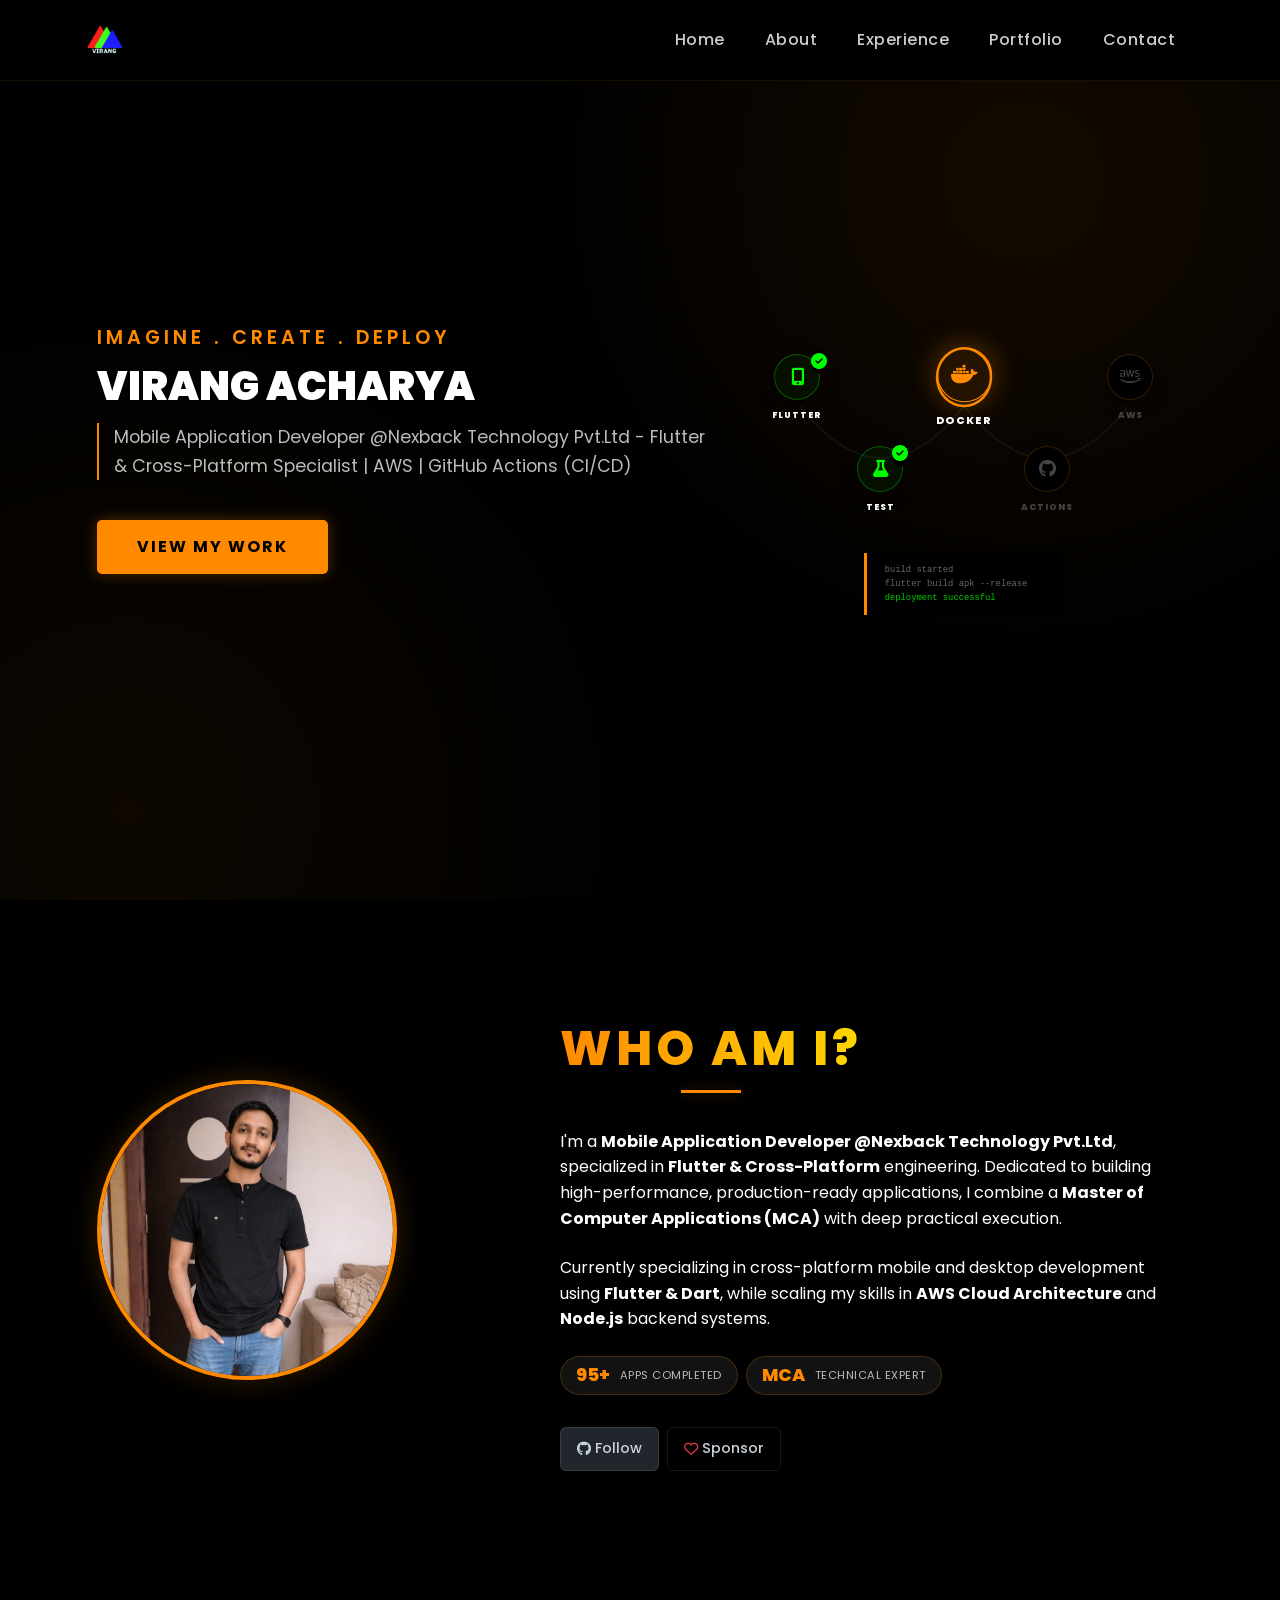
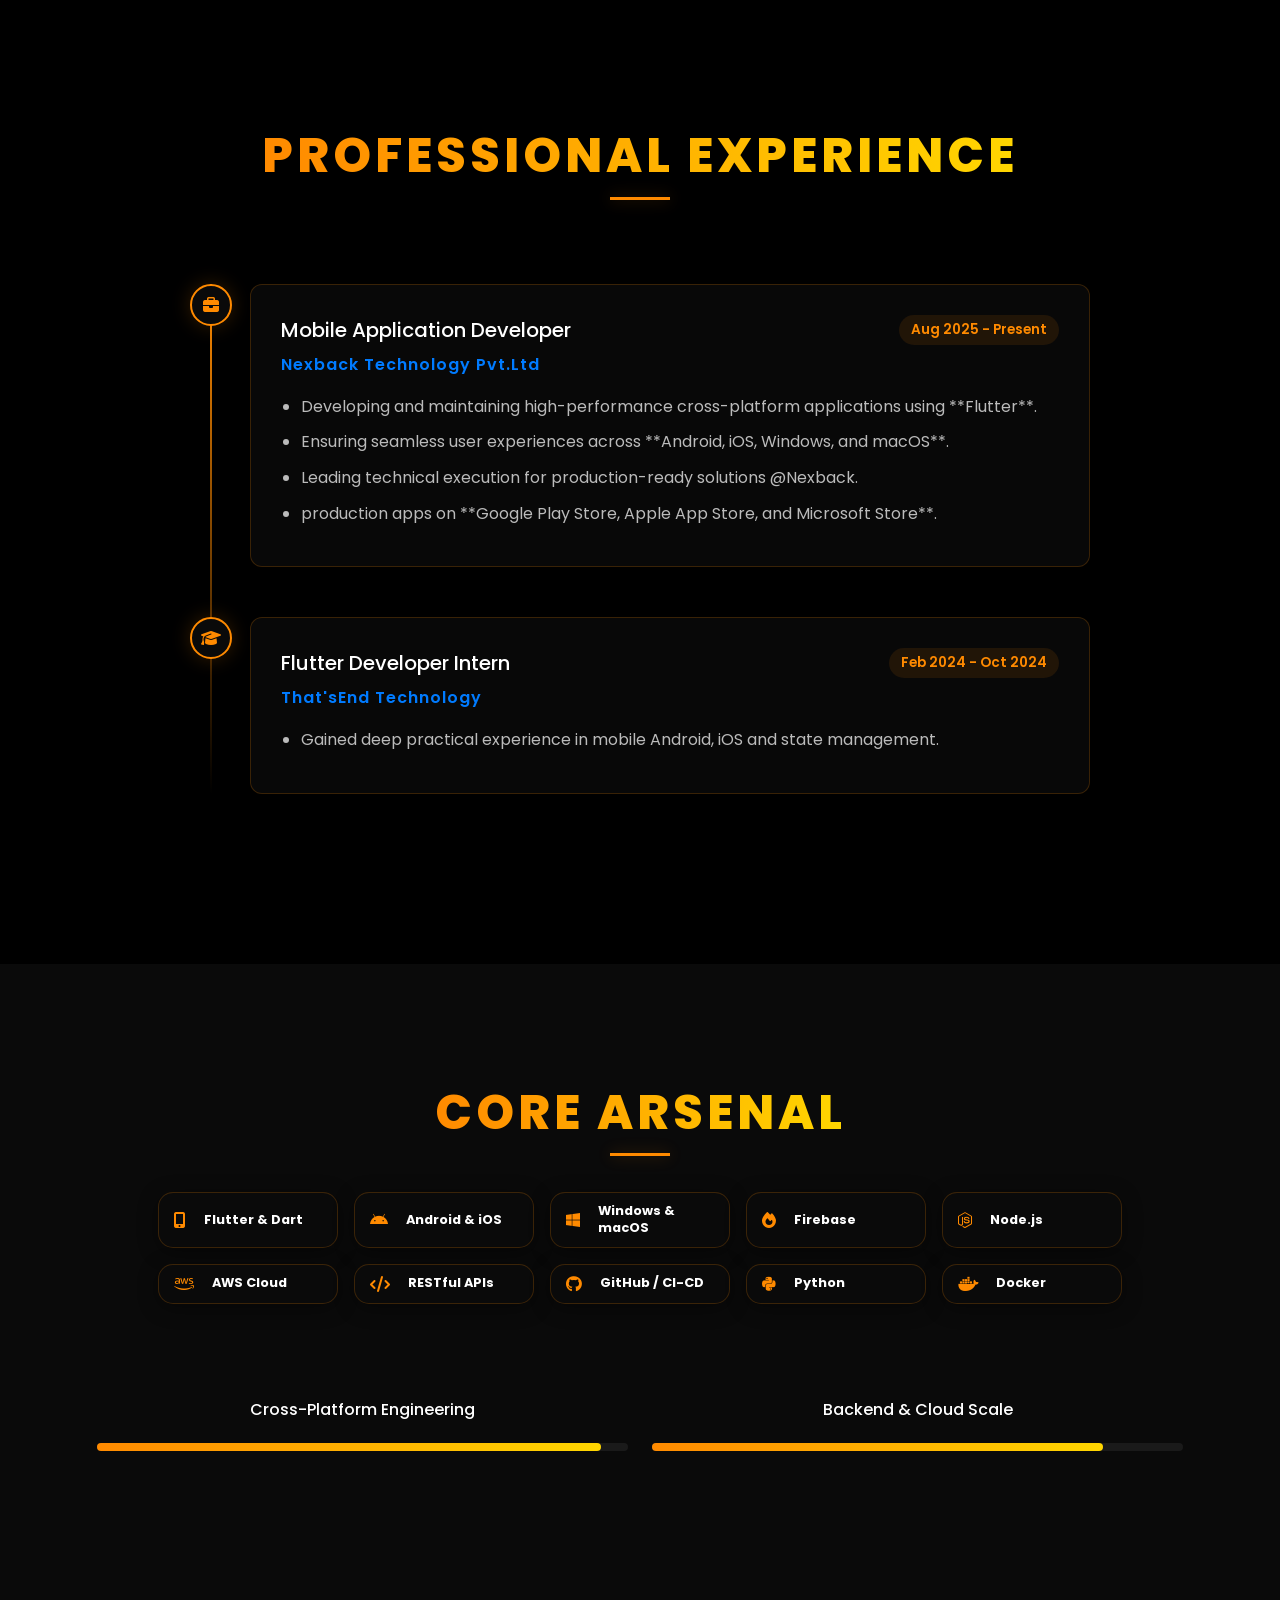
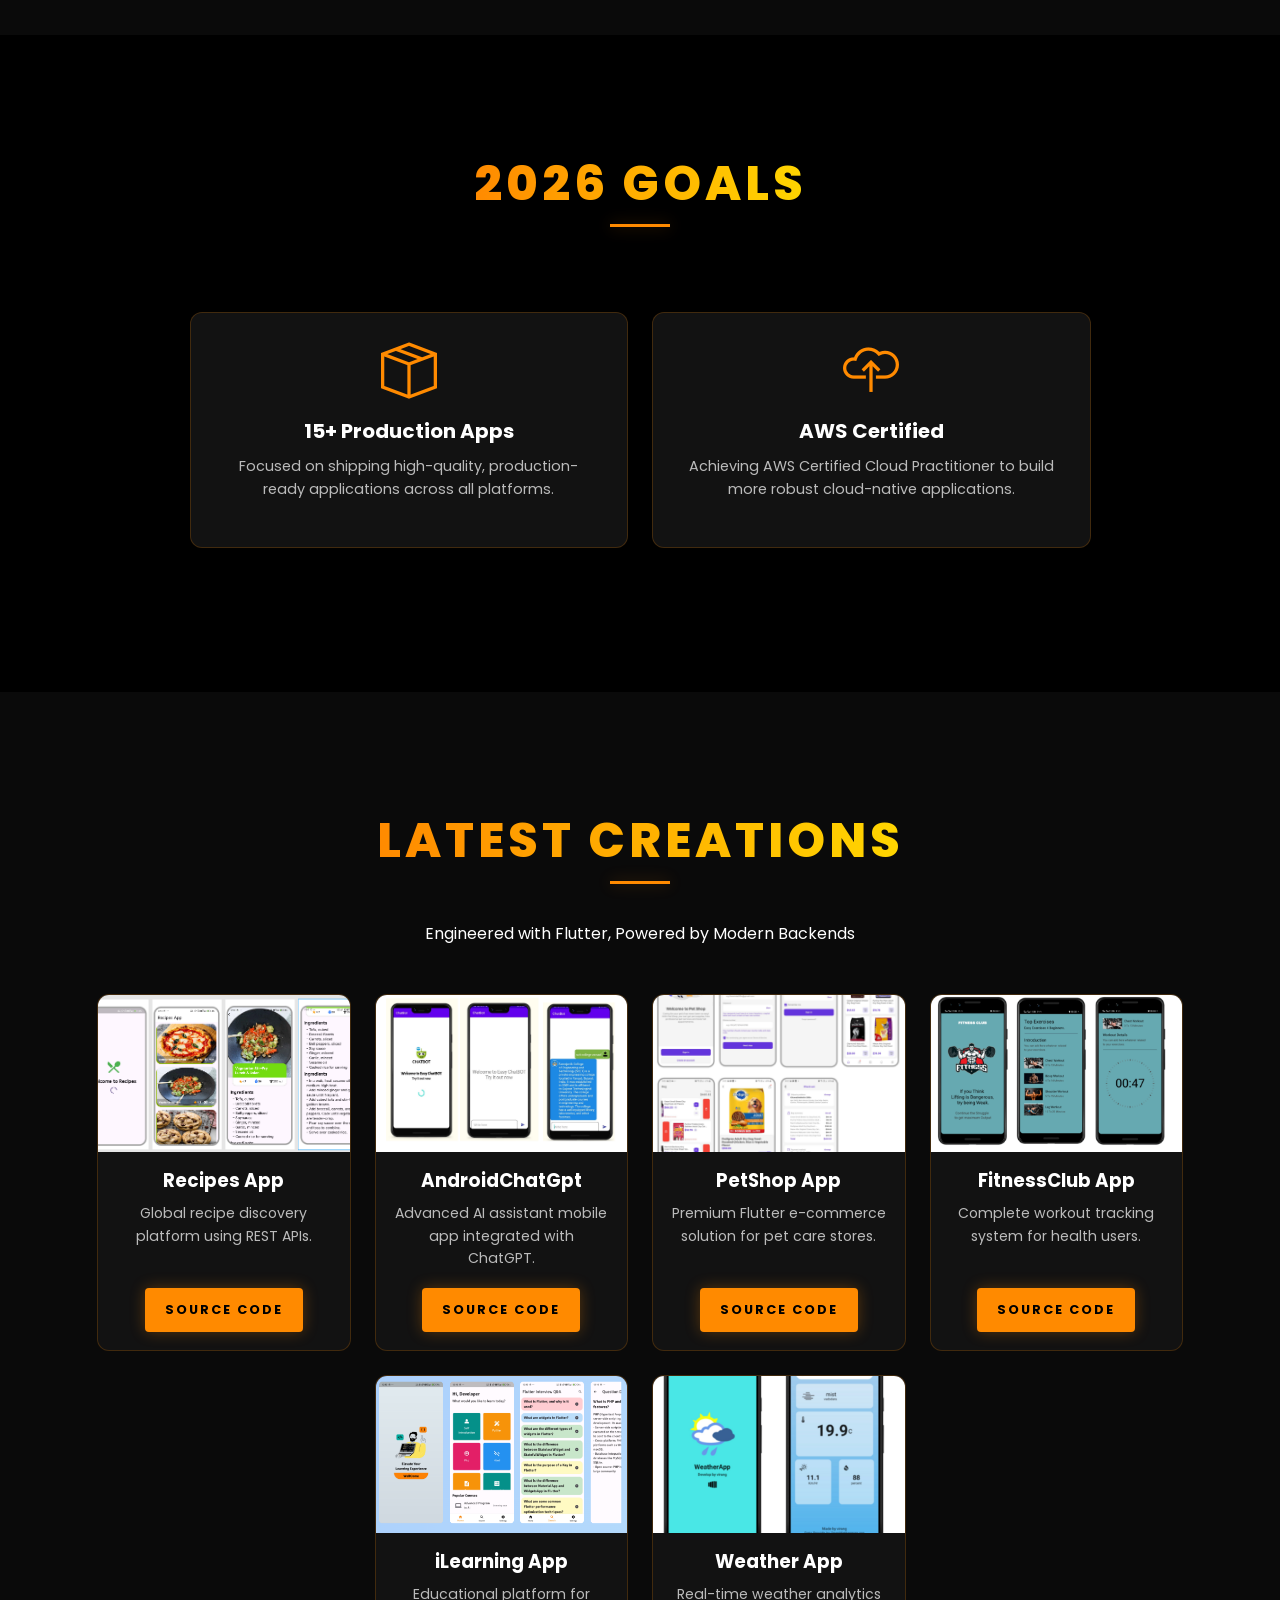
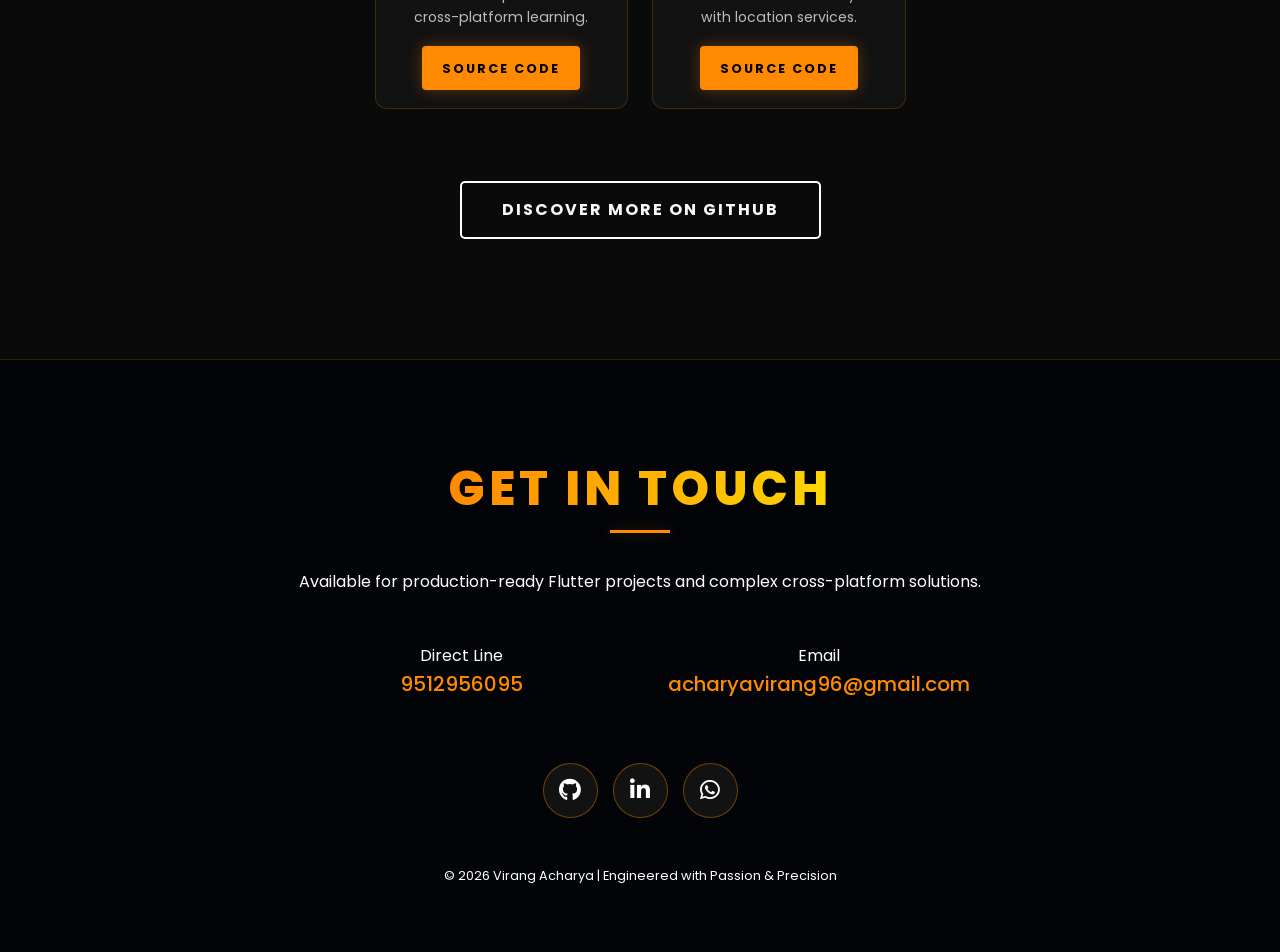
==== index.html @ 315eea34 "Finalize W-shape skill pipeline and update profile image" ====
<!DOCTYPE html>
<html lang="en">

<head>
    <meta charset="UTF-8">
    <meta name="viewport" content="width=device-width, initial-scale=1, shrink-to-fit=no">

    <!-- Primary Meta Tags -->
    <title>Virang Acharya - Mobile Application Developer | Flutter & Cross-Platform Expert</title>
    <meta name="title" content="Virang Acharya - Mobile Application Developer | Flutter & Cross-Platform Expert">
    <meta name="description"
        content="Virang Acharya - Professional Mobile Application Developer at Nexback Technology. Expert in Flutter, Dart, Android, iOS, Windows & macOS development. 95+ apps completed. AWS Cloud & CI/CD specialist.">
    <meta name="keywords"
        content="Virang Acharya, Flutter Developer, Mobile App Developer, Android Developer, iOS Developer, Cross-Platform Development, Dart Programming, Firebase, AWS Cloud, GitHub Actions, CI/CD, Nexback Technology, Mobile Application Development, App Development Portfolio">
    <meta name="author" content="Virang Acharya">
    <meta name="robots" content="index, follow">
    <meta name="language" content="English">
    <meta name="revisit-after" content="7 days">

    <!-- Google Search Console Verification -->
    <meta name="google-site-verification" content="YkgsvE7pEB5YcNtVbPr2nLCE_KnKohp4TieB2fEsg90" />

    <!-- Canonical URL -->
    <link rel="canonical" href="https://virang007.github.io/Portfolio/">

    <!-- Open Graph / Facebook / LinkedIn -->
    <meta property="og:type" content="website">
    <meta property="og:url" content="https://virang007.github.io/Portfolio/">
    <meta property="og:title" content="Virang Acharya - Mobile Application Developer | Flutter & Cross-Platform Expert">
    <meta property="og:description"
        content="Professional Mobile Application Developer at Nexback Technology. Expert in Flutter, Dart, Android, iOS development. 95+ apps completed. Explore my portfolio of cross-platform mobile and desktop applications.">
    <meta property="og:image" content="https://virang007.github.io/Portfolio/assets/imgs/on8.png">
    <meta property="og:image:width" content="1200">
    <meta property="og:image:height" content="630">
    <meta property="og:site_name" content="Virang Acharya Portfolio">
    <meta property="og:locale" content="en_US">

    <!-- Twitter Card -->
    <meta name="twitter:card" content="summary_large_image">
    <meta name="twitter:url" content="https://virang007.github.io/Portfolio/">
    <meta name="twitter:title" content="Virang Acharya - Mobile Application Developer | Flutter Expert">
    <meta name="twitter:description"
        content="Professional Mobile App Developer specializing in Flutter & Cross-Platform development. 95+ apps completed. Check out my portfolio!">
    <meta name="twitter:image" content="https://virang007.github.io/Portfolio/assets/imgs/on8.png">

    <!-- Additional Meta Tags -->
    <meta name="theme-color" content="#FF8A00">
    <meta name="msapplication-TileColor" content="#FF8A00">

    <!-- Favicon -->
    <link rel="icon" href="assets/imgs/mylogo3.png" type="image/png">
    <link rel="apple-touch-icon" href="assets/imgs/mylogo3.png">

    <!-- Bootstrap 4.5.3 CDN -->
    <link rel="stylesheet" href="https://cdn.jsdelivr.net/npm/bootstrap@4.5.3/dist/css/bootstrap.min.css">
    <!-- Local Vendors -->
    <link rel="stylesheet" href="assets/vendors/themify-icons/css/themify-icons.css">
    <!-- Font Awesome -->
    <link rel="stylesheet" href="https://cdnjs.cloudflare.com/ajax/libs/font-awesome/6.4.2/css/all.min.css">
    <!-- Google Fonts -->
    <link href="https://fonts.googleapis.com/css2?family=Poppins:wght@300;400;500;600;700&display=swap"
        rel="stylesheet">
    <!-- Custom Modern Styles -->
    <link rel="stylesheet" href="assets/css/steller.css?v=9.1">

    <!-- JSON-LD Structured Data -->
    <script type="application/ld+json">
    {
      "@context": "https://schema.org",
      "@type": "Person",
      "name": "Virang Acharya",
      "url": "https://virang007.github.io/Portfolio/",
      "image": "https://virang007.github.io/Portfolio/assets/imgs/virang_new.jpg",
      "jobTitle": "Mobile Application Developer",
      "worksFor": {
        "@type": "Organization",
        "name": "Nexback Technology Pvt.Ltd"
      },
      "description": "Professional Mobile Application Developer specializing in Flutter and Cross-Platform development",
      "alumniOf": "Master of Computer Applications (MCA)",
      "knowsAbout": ["Flutter", "Dart", "Android Development", "iOS Development", "Cross-Platform Development", "Firebase", "AWS Cloud", "Node.js", "CI/CD", "GitHub Actions"],
      "sameAs": [
        "https://github.com/Virang007",
        "https://www.linkedin.com/in/virang-acharya-3a77b7238/"
      ]
    }
    </script>
</head>

<body data-spy="scroll" data-target=".navbar" data-offset="40" id="home">

    <!-- Page navigation -->
    <nav class="navbar navbar-expand-lg navbar-dark fixed-top" data-spy="affix" data-offset-top="0">
        <div class="container">
            <a class="navbar-brand" href="#home">
                <img src="assets/imgs/mylogo3.png" alt="Virang Logo">
            </a>
            <button class="navbar-toggler" type="button" data-toggle="collapse" data-target="#navbarSupportedContent"
                aria-controls="navbarSupportedContent" aria-expanded="false" aria-label="Toggle navigation">
                <span class="navbar-toggler-icon"></span>
            </button>

            <div class="collapse navbar-collapse" id="navbarSupportedContent">
                <ul class="navbar-nav ml-auto align-items-center">
                    <li class="nav-item">
                        <a class="nav-link" href="#home">Home</a>
                    </li>
                    <li class="nav-item">
                        <a class="nav-link" href="#about">About</a>
                    </li>
                    <li class="nav-item">
                        <a class="nav-link" href="#experience">Experience</a>
                    </li>
                    <li class="nav-item">
                        <a class="nav-link" href="#portfolio">Portfolio</a>
                    </li>
                    <li class="nav-item">
                        <a class="nav-link" href="#contact">Contact</a>
                    </li>
                </ul>
            </div>
        </div>
    </nav>
    <!-- End of page navigation -->

    <!-- Page Header -->
    <header class="header" id="home">
        <div class="container">
            <div class="row align-items-center">
                <div class="col-lg-7">
                    <div class="infos">
                        <h6 class="subtitle">IMAGINE . CREATE . DEPLOY</h6>
                        <h4 class="title">VIRANG ACHARYA</h4>
                        <p class="header-mono">Mobile Application Developer @Nexback Technology Pvt.Ltd - Flutter &
                            Cross-Platform Specialist | AWS | GitHub Actions (CI/CD)</p>
                        <div class="buttons pt-4">
                            <a href="#portfolio" class="btn btn-primary">View My Work</a>
                            <!-- <button class="btn btn-outline-light" onclick="downloadCV()">Download CV</button> -->
                        </div>
                    </div>
                </div>
                <div class="col-lg-5">
                    <div class="curved-pipeline-viz">
                        <!-- W-Shaped SVG Path -->
                        <svg class="pipeline-svg" viewBox="0 0 400 150">
                            <path class="base-path" d="M 50,35 Q 125,130 200,35 Q 275,130 350,35" />
                            <path class="active-path" d="M 50,35 Q 125,130 200,35 Q 275,130 350,35" />
                        </svg>

                        <!-- Nodes on W-Path (Flutter -> Test -> Docker -> Actions -> AWS) -->
                        <div class="node-wrapper n1-pos">
                            <div class="p-node completed">
                                <div class="p-icon"><i class="fa-solid fa-mobile-screen-button"></i></div>
                                <span class="p-label">FLUTTER</span>
                                <div class="p-check"><i class="fa-solid fa-circle-check"></i></div>
                            </div>
                        </div>

                        <div class="node-wrapper n2-pos">
                            <div class="p-node completed">
                                <div class="p-icon"><i class="fa-solid fa-flask"></i></div>
                                <span class="p-label">TEST</span>
                                <div class="p-check"><i class="fa-solid fa-circle-check"></i></div>
                            </div>
                        </div>

                        <div class="node-wrapper n3-pos">
                            <div class="p-node active">
                                <div class="p-icon"><i class="fa-brands fa-docker"></i></div>
                                <span class="p-label">DOCKER</span>
                                <div class="p-pulse"></div>
                            </div>
                        </div>

                        <div class="node-wrapper n4-pos">
                            <div class="p-node upcoming">
                                <div class="p-icon"><i class="fa-brands fa-github"></i></div>
                                <span class="p-label">ACTIONS</span>
                            </div>
                        </div>

                        <div class="node-wrapper n5-pos">
                            <div class="p-node upcoming">
                                <div class="p-icon"><i class="fa-brands fa-aws"></i></div>
                                <span class="p-label">AWS</span>
                            </div>
                        </div>

                        <!-- Integrated Log Console (Floating) -->
                        <div class="floating-console">

                            <div class="console-line"> build started</div>
                            <div class="console-line"> flutter build apk --release</div>

                            <div class="console-line success"> deployment successful</div>
                        </div>
                    </div>
                </div>
            </div>
        </div>
    </header>
    <!-- End of Page Header -->

    <!-- About section -->
    <section id="about" class="section">
        <div class="container">
            <div class="row align-items-center">
                <div class="col-md-5 text-center">
                    <img src="assets/imgs/virang_new.jpg" alt="Virang Acharya"
                        class="img-fluid rounded-circle profile-img mb-5"
                        style="max-width: 300px; aspect-ratio: 1/1; object-fit: cover;">
                </div>
                <div class="col-md-7">
                    <h6 class="section-title">Who Am I?</h6>
                    <p class="mb-4">I'm a <strong>Mobile Application Developer @Nexback Technology Pvt.Ltd</strong>,
                        specialized
                        in <strong>Flutter & Cross-Platform</strong> engineering. Dedicated to building
                        high-performance, production-ready applications, I combine a <strong>Master of Computer
                            Applications (MCA)</strong> with deep practical execution.
                    </p>
                    <p class="mb-4">Currently specializing in cross-platform mobile and desktop development using
                        <strong>Flutter & Dart</strong>, while scaling my skills in <strong>AWS Cloud
                            Architecture</strong> and <strong>Node.js</strong> backend systems.
                    </p>

                    <div class="info-badges mt-4 d-flex flex-wrap">
                        <div class="info-card mr-2 mb-2">
                            <h6>95+</h6>
                            <p>Apps Completed</p>
                        </div>
                        <div class="info-card mb-2">
                            <h6>MCA</h6>
                            <p>Technical Expert</p>
                        </div>
                    </div>

                    <!-- GitHub Style Actions -->
                    <div class="github-actions mt-4">
                        <div class="d-flex align-items-center mb-3">
                            <a href="https://github.com/Virang007" target="_blank" class="btn btn-gh-follow mr-2">
                                <i class="fa-brands fa-github mr-1"></i> Follow
                            </a>
                            <a href="https://github.com/sponsors/Virang007" target="_blank" class="btn btn-gh-sponsor">
                                <i class="fa-regular fa-heart mr-1 text-danger"></i> Sponsor
                            </a>
                        </div>

                    </div>
                </div>
            </div>
        </div>
    </section>

    <!-- Experience Section -->
    <section id="experience" class="section">
        <div class="container text-center">
            <h6 class="section-title">Professional Experience</h6>
            <div class="experience-timeline mt-5 text-left">
                <!-- Current Role -->
                <div class="exp-item">
                    <div class="exp-icon">
                        <i class="fa-solid fa-briefcase"></i>
                    </div>
                    <div class="exp-content">
                        <div class="exp-header">
                            <h5 class="exp-title">Mobile Application Developer</h5>
                            <span class="exp-date">Aug 2025 - Present</span>
                        </div>
                        <h6 class="exp-company text-primary">Nexback Technology Pvt.Ltd</h6>
                        <ul class="exp-list">
                            <li>Developing and maintaining high-performance cross-platform applications using
                                **Flutter**.
                            </li>
                            <li>Ensuring seamless user experiences across **Android, iOS, Windows, and macOS**.</li>
                            <li>Leading technical execution for production-ready solutions @Nexback.</li>
                            <li> production apps on **Google Play Store, Apple App Store, and Microsoft Store**.</li>
                        </ul>
                    </div>
                </div>

                <!-- Internship Role -->
                <div class="exp-item">
                    <div class="exp-icon">
                        <i class="fa-solid fa-graduation-cap"></i>
                    </div>
                    <div class="exp-content">
                        <div class="exp-header">
                            <h5 class="exp-title">Flutter Developer Intern</h5>
                            <span class="exp-date">Feb 2024 - Oct 2024</span>
                        </div>
                        <h6 class="exp-company text-primary">That'sEnd Technology</h6>
                        <ul class="exp-list">
                            <li>Gained deep practical experience in mobile Android, iOS and state management.</li>
                        </ul>
                    </div>
                </div>
            </div>
        </div>
    </section>

    <!-- Skills section -->
    <section class="section bg-dark-variant">
        <div class="container text-center">
            <h6 class="section-title">Core Arsenal</h6>
            <div class="skills-grid mt-5">
                <div class="skill-item"><i class="fa-solid fa-mobile-screen-button"></i> Flutter & Dart</div>
                <div class="skill-item"><i class="fa-brands fa-android"></i> Android & iOS</div>
                <div class="skill-item"><i class="fa-brands fa-windows"></i> Windows & macOS</div>
                <div class="skill-item"><i class="fa-solid fa-fire"></i> Firebase</div>
                <div class="skill-item"><i class="fa-brands fa-node-js"></i> Node.js</div>
                <div class="skill-item"><i class="fa-brands fa-aws"></i> AWS Cloud</div>
                <div class="skill-item"><i class="fa-solid fa-code"></i> RESTful APIs</div>
                <div class="skill-item"><i class="fa-brands fa-github"></i> GitHub / CI-CD</div>
                <div class="skill-item"><i class="fa-brands fa-python"></i> Python</div>
                <div class="skill-item"><i class="fa-brands fa-docker"></i> Docker</div>
            </div>

            <div class="row mt-5 pt-5">
                <div class="col-md-6 mb-4">
                    <h6 class="mb-4 text-dim">Cross-Platform Engineering</h6>
                    <div class="progress">
                        <div class="progress-bar" role="progressbar" style="width: 95%;"><span>95%</span></div>
                    </div>
                </div>
                <div class="col-md-6 mb-4">
                    <h6 class="mb-4 text-dim">Backend & Cloud Scale</h6>
                    <div class="progress">
                        <div class="progress-bar" role="progressbar" style="width: 85%;"><span>85%</span></div>
                    </div>
                </div>
            </div>
        </div>
    </section>

    <!-- 2026 Goals Section -->
    <section class="section">
        <div class="container text-center">
            <h6 class="section-title">2026 Goals</h6>
            <div class="row justify-content-center mt-5">
                <div class="col-md-5 mb-4">
                    <div class="goal-box">
                        <i class="ti-package"></i>
                        <h5>15+ Production Apps</h5>
                        <p>Focused on shipping high-quality, production-ready applications across all platforms.</p>
                    </div>
                </div>
                <div class="col-md-5 mb-4">
                    <div class="goal-box">
                        <i class="ti-cloud-up"></i>
                        <h5>AWS Certified</h5>
                        <p>Achieving AWS Certified Cloud Practitioner to build more robust cloud-native applications.
                        </p>
                    </div>
                </div>
            </div>
        </div>
    </section>

    <!-- Portfolio section -->
    <section id="portfolio" class="section bg-dark-variant">
        <div class="container text-center">
            <h6 class="section-title">Latest Creations</h6>
            <p class="mb-5 text-dim">Engineered with Flutter, Powered by Modern Backends</p>

            <div class="row justify-content-center">
                <!-- Project 1 -->
                <div class="col-md-6 col-lg-3 mb-4">
                    <div class="project-card">
                        <img src="assets/imgs/pp1.PNG" alt="Recipes App">
                        <div class="project-info">
                            <h5>Recipes App</h5>
                            <p>Global recipe discovery platform using REST APIs.</p>
                            <a href="https://github.com/Virang007/RecipesApp" target="_blank"
                                class="btn btn-sm btn-primary">Source Code</a>
                        </div>
                    </div>
                </div>
                <!-- Project 2 -->
                <div class="col-md-6 col-lg-3 mb-4">
                    <div class="project-card">
                        <img src="assets/imgs/project7.PNG" alt="AndroidChatGpt">
                        <div class="project-info">
                            <h5>AndroidChatGpt</h5>
                            <p>Advanced AI assistant mobile app integrated with ChatGPT.</p>
                            <a href="https://github.com/Virang007/AndroidChatGpt" target="_blank"
                                class="btn btn-sm btn-primary">Source Code</a>
                        </div>
                    </div>
                </div>
                <!-- Project 3 -->
                <div class="col-md-6 col-lg-3 mb-4">
                    <div class="project-card">
                        <img src="assets/imgs/pp2.PNG" alt="PetShop App">
                        <div class="project-info">
                            <h5>PetShop App</h5>
                            <p>Premium Flutter e-commerce solution for pet care stores.</p>
                            <a href="https://github.com/Virang007/PetShop-Flutter-App" target="_blank"
                                class="btn btn-sm btn-primary">Source Code</a>
                        </div>
                    </div>
                </div>
                <!-- Project 4 -->
                <div class="col-md-6 col-lg-3 mb-4">
                    <div class="project-card">
                        <img src="assets/imgs/project8.PNG" alt="FitnessClub App">
                        <div class="project-info">
                            <h5>FitnessClub App</h5>
                            <p>Complete workout tracking system for health users.</p>
                            <a href="https://github.com/Virang007/Fitness_Club_App" target="_blank"
                                class="btn btn-sm btn-primary">Source Code</a>
                        </div>
                    </div>
                </div>
                <!-- Project 5 -->
                <div class="col-md-6 col-lg-3 mb-4">
                    <div class="project-card">
                        <img src="assets/imgs/project4.PNG" alt="iLearning App">
                        <div class="project-info">
                            <h5>iLearning App</h5>
                            <p>Educational platform for cross-platform learning.</p>
                            <a href="https://github.com/Virang007/ilearningApp" target="_blank"
                                class="btn btn-sm btn-primary">Source Code</a>
                        </div>
                    </div>
                </div>
                <!-- Project 6 -->
                <div class="col-md-6 col-lg-3 mb-4">
                    <div class="project-card">
                        <img src="assets/imgs/project3.PNG" alt="Weather App">
                        <div class="project-info">
                            <h5>Weather App</h5>
                            <p>Real-time weather analytics with location services.</p>
                            <a href="https://github.com/Virang007/Weather-College-Practices-App" target="_blank"
                                class="btn btn-sm btn-primary">Source Code</a>
                        </div>
                    </div>
                </div>
            </div>

            <div class="mt-5">
                <a href="https://github.com/Virang007" target="_blank" class="btn btn-outline-light">Discover More on
                    GitHub</a>
            </div>
        </div>
    </section>

    <!-- Page Footer -->
    <footer id="contact" class="page-footer">
        <div class="container text-center">
            <div class="row justify-content-center mb-5">
                <div class="col-md-8">
                    <h6 class="section-title">Get In Touch</h6>
                    <p class="text-dim mb-5">Available for production-ready Flutter projects and complex cross-platform
                        solutions.</p>
                    <div class="row">
                        <div class="col-sm-6 mb-3">
                            <p class="mb-1 text-dim">Direct Line</p>
                            <a href="tel:9512956095" class="h5">9512956095</a>
                        </div>
                        <div class="col-sm-6 mb-3">
                            <p class="mb-1 text-dim">Email</p>
                            <a href="mailto:acharyavirang96@gmail.com" class="h5">acharyavirang96@gmail.com</a>
                        </div>
                    </div>
                </div>
            </div>

            <div class="social-links mb-5">
                <a href="https://github.com/Virang007" target="_blank" title="GitHub"><i
                        class="fa-brands fa-github"></i></a>
                <a href="https://www.linkedin.com/in/virang-acharya-3a77b7238/" target="_blank" title="LinkedIn"><i
                        class="fa-brands fa-linkedin-in"></i></a>
                <a href="https://wa.me/919512956095" target="_blank" title="WhatsApp"><i
                        class="fa-brands fa-whatsapp"></i></a>
            </div>

            <p class="small text-dim">&copy;
                <script>document.write(new Date().getFullYear())</script> Virang Acharya | Engineered with Passion &
                Precision
            </p>
        </div>
    </footer>

    <!-- scripts -->
    <script src="assets/vendors/jquery/jquery-3.4.1.js"></script>
    <script src="assets/vendors/bootstrap/bootstrap.bundle.js"></script>
    <script src="assets/js/steller.js?v=2.0"></script>
    <script>
        function downloadCV() {
            const link = document.createElement('a');
            link.href = 'VirangFNX.pdf';
            link.download = 'Virang_Acharya_CV.pdf';
            link.click();
        }
    </script>

</body>

</html>
---- assets/vendors/themify-icons/css/themify-icons.css ----
@font-face {
	font-family: 'themify';
	src:url("../fonts/themify.eot?-fvbane");
	src:url("../fonts/themify.eot?#iefix-fvbane") format("embedded-opentype"),
		url("../fonts/themify.woff?-fvbane") format("woff"),
		url("../fonts/themify.ttf?-fvbane") format("truetype"),
		url("../fonts/themify.svg?-fvbane#themify") format("svg");
	font-weight: normal;
	font-style: normal;
}

[class^="ti-"], [class*=" ti-"] {
	font-family: 'themify';
	speak: none;
	font-style: normal;
	font-weight: normal;
	font-variant: normal;
	text-transform: none;
	line-height: 1;

	/* Better Font Rendering =========== */
	-webkit-font-smoothing: antialiased;
	-moz-osx-font-smoothing: grayscale;
}

.ti-wand:before {
	content: "\e600";
}
.ti-volume:before {
	content: "\e601";
}
.ti-user:before {
	content: "\e602";
}
.ti-unlock:before {
	content: "\e603";
}
.ti-unlink:before {
	content: "\e604";
}
.ti-trash:before {
	content: "\e605";
}
.ti-thought:before {
	content: "\e606";
}
.ti-target:before {
	content: "\e607";
}
.ti-tag:before {
	content: "\e608";
}
.ti-tablet:before {
	content: "\e609";
}
.ti-star:before {
	content: "\e60a";
}
.ti-spray:before {
	content: "\e60b";
}
.ti-signal:before {
	content: "\e60c";
}
.ti-shopping-cart:before {
	content: "\e60d";
}
.ti-shopping-cart-full:before {
	content: "\e60e";
}
.ti-settings:before {
	content: "\e60f";
}
.ti-search:before {
	content: "\e610";
}
.ti-zoom-in:before {
	content: "\e611";
}
.ti-zoom-out:before {
	content: "\e612";
}
.ti-cut:before {
	content: "\e613";
}
.ti-ruler:before {
	content: "\e614";
}
.ti-ruler-pencil:before {
	content: "\e615";
}
.ti-ruler-alt:before {
	content: "\e616";
}
.ti-bookmark:before {
	content: "\e617";
}
.ti-bookmark-alt:before {
	content: "\e618";
}
.ti-reload:before {
	content: "\e619";
}
.ti-plus:before {
	content: "\e61a";
}
.ti-pin:before {
	content: "\e61b";
}
.ti-pencil:before {
	content: "\e61c";
}
.ti-pencil-alt:before {
	content: "\e61d";
}
.ti-paint-roller:before {
	content: "\e61e";
}
.ti-paint-bucket:before {
	content: "\e61f";
}
.ti-na:before {
	content: "\e620";
}
.ti-mobile:before {
	content: "\e621";
}
.ti-minus:before {
	content: "\e622";
}
.ti-medall:before {
	content: "\e623";
}
.ti-medall-alt:before {
	content: "\e624";
}
.ti-marker:before {
	content: "\e625";
}
.ti-marker-alt:before {
	content: "\e626";
}
.ti-arrow-up:before {
	content: "\e627";
}
.ti-arrow-right:before {
	content: "\e628";
}
.ti-arrow-left:before {
	content: "\e629";
}
.ti-arrow-down:before {
	content: "\e62a";
}
.ti-lock:before {
	content: "\e62b";
}
.ti-location-arrow:before {
	content: "\e62c";
}
.ti-link:before {
	content: "\e62d";
}
.ti-layout:before {
	content: "\e62e";
}
.ti-layers:before {
	content: "\e62f";
}
.ti-layers-alt:before {
	content: "\e630";
}
.ti-key:before {
	content: "\e631";
}
.ti-import:before {
	content: "\e632";
}
.ti-image:before {
	content: "\e633";
}
.ti-heart:before {
	content: "\e634";
}
.ti-heart-broken:before {
	content: "\e635";
}
.ti-hand-stop:before {
	content: "\e636";
}
.ti-hand-open:before {
	content: "\e637";
}
.ti-hand-drag:before {
	content: "\e638";
}
.ti-folder:before {
	content: "\e639";
}
.ti-flag:before {
	content: "\e63a";
}
.ti-flag-alt:before {
	content: "\e63b";
}
.ti-flag-alt-2:before {
	content: "\e63c";
}
.ti-eye:before {
	content: "\e63d";
}
.ti-export:before {
	content: "\e63e";
}
.ti-exchange-vertical:before {
	content: "\e63f";
}
.ti-desktop:before {
	content: "\e640";
}
.ti-cup:before {
	content: "\e641";
}
.ti-crown:before {
	content: "\e642";
}
.ti-comments:before {
	content: "\e643";
}
.ti-comment:before {
	content: "\e644";
}
.ti-comment-alt:before {
	content: "\e645";
}
.ti-close:before {
	content: "\e646";
}
.ti-clip:before {
	content: "\e647";
}
.ti-angle-up:before {
	content: "\e648";
}
.ti-angle-right:before {
	content: "\e649";
}
.ti-angle-left:before {
	content: "\e64a";
}
.ti-angle-down:before {
	content: "\e64b";
}
.ti-check:before {
	content: "\e64c";
}
.ti-check-box:before {
	content: "\e64d";
}
.ti-camera:before {
	content: "\e64e";
}
.ti-announcement:before {
	content: "\e64f";
}
.ti-brush:before {
	content: "\e650";
}
.ti-briefcase:before {
	content: "\e651";
}
.ti-bolt:before {
	content: "\e652";
}
.ti-bolt-alt:before {
	content: "\e653";
}
.ti-blackboard:before {
	content: "\e654";
}
.ti-bag:before {
	content: "\e655";
}
.ti-move:before {
	content: "\e656";
}
.ti-arrows-vertical:before {
	content: "\e657";
}
.ti-arrows-horizontal:before {
	content: "\e658";
}
.ti-fullscreen:before {
	content: "\e659";
}
.ti-arrow-top-right:before {
	content: "\e65a";
}
.ti-arrow-top-left:before {
	content: "\e65b";
}
.ti-arrow-circle-up:before {
	content: "\e65c";
}
.ti-arrow-circle-right:before {
	content: "\e65d";
}
.ti-arrow-circle-left:before {
	content: "\e65e";
}
.ti-arrow-circle-down:before {
	content: "\e65f";
}
.ti-angle-double-up:before {
	content: "\e660";
}
.ti-angle-double-right:before {
	content: "\e661";
}
.ti-angle-double-left:before {
	content: "\e662";
}
.ti-angle-double-down:before {
	content: "\e663";
}
.ti-zip:before {
	content: "\e664";
}
.ti-world:before {
	content: "\e665";
}
.ti-wheelchair:before {
	content: "\e666";
}
.ti-view-list:before {
	content: "\e667";
}
.ti-view-list-alt:before {
	content: "\e668";
}
.ti-view-grid:before {
	content: "\e669";
}
.ti-uppercase:before {
	content: "\e66a";
}
.ti-upload:before {
	content: "\e66b";
}
.ti-underline:before {
	content: "\e66c";
}
.ti-truck:before {
	content: "\e66d";
}
.ti-timer:before {
	content: "\e66e";
}
.ti-ticket:before {
	content: "\e66f";
}
.ti-thumb-up:before {
	content: "\e670";
}
.ti-thumb-down:before {
	content: "\e671";
}
.ti-text:before {
	content: "\e672";
}
.ti-stats-up:before {
	content: "\e673";
}
.ti-stats-down:before {
	content: "\e674";
}
.ti-split-v:before {
	content: "\e675";
}
.ti-split-h:before {
	content: "\e676";
}
.ti-smallcap:before {
	content: "\e677";
}
.ti-shine:before {
	content: "\e678";
}
.ti-shift-right:before {
	content: "\e679";
}
.ti-shift-left:before {
	content: "\e67a";
}
.ti-shield:before {
	content: "\e67b";
}
.ti-notepad:before {
	content: "\e67c";
}
.ti-server:before {
	content: "\e67d";
}
.ti-quote-right:before {
	content: "\e67e";
}
.ti-quote-left:before {
	content: "\e67f";
}
.ti-pulse:before {
	content: "\e680";
}
.ti-printer:before {
	content: "\e681";
}
.ti-power-off:before {
	content: "\e682";
}
.ti-plug:before {
	content: "\e683";
}
.ti-pie-chart:before {
	content: "\e684";
}
.ti-paragraph:before {
	content: "\e685";
}
.ti-panel:before {
	content: "\e686";
}
.ti-package:before {
	content: "\e687";
}
.ti-music:before {
	content: "\e688";
}
.ti-music-alt:before {
	content: "\e689";
}
.ti-mouse:before {
	content: "\e68a";
}
.ti-mouse-alt:before {
	content: "\e68b";
}
.ti-money:before {
	content: "\e68c";
}
.ti-microphone:before {
	content: "\e68d";
}
.ti-menu:before {
	content: "\e68e";
}
.ti-menu-alt:before {
	content: "\e68f";
}
.ti-map:before {
	content: "\e690";
}
.ti-map-alt:before {
	content: "\e691";
}
.ti-loop:before {
	content: "\e692";
}
.ti-location-pin:before {
	content: "\e693";
}
.ti-list:before {
	content: "\e694";
}
.ti-light-bulb:before {
	content: "\e695";
}
.ti-Italic:before {
	content: "\e696";
}
.ti-info:before {
	content: "\e697";
}
.ti-infinite:before {
	content: "\e698";
}
.ti-id-badge:before {
	content: "\e699";
}
.ti-hummer:before {
	content: "\e69a";
}
.ti-home:before {
	content: "\e69b";
}
.ti-help:before {
	content: "\e69c";
}
.ti-headphone:before {
	content: "\e69d";
}
.ti-harddrives:before {
	content: "\e69e";
}
.ti-harddrive:before {
	content: "\e69f";
}
.ti-gift:before {
	content: "\e6a0";
}
.ti-game:before {
	content: "\e6a1";
}
.ti-filter:before {
	content: "\e6a2";
}
.ti-files:before {
	content: "\e6a3";
}
.ti-file:before {
	content: "\e6a4";
}
.ti-eraser:before {
	content: "\e6a5";
}
.ti-envelope:before {
	content: "\e6a6";
}
.ti-download:before {
	content: "\e6a7";
}
.ti-direction:before {
	content: "\e6a8";
}
.ti-direction-alt:before {
	content: "\e6a9";
}
.ti-dashboard:before {
	content: "\e6aa";
}
.ti-control-stop:before {
	content: "\e6ab";
}
.ti-control-shuffle:before {
	content: "\e6ac";
}
.ti-control-play:before {
	content: "\e6ad";
}
.ti-control-pause:before {
	content: "\e6ae";
}
.ti-control-forward:before {
	content: "\e6af";
}
.ti-control-backward:before {
	content: "\e6b0";
}
.ti-cloud:before {
	content: "\e6b1";
}
.ti-cloud-up:before {
	content: "\e6b2";
}
.ti-cloud-down:before {
	content: "\e6b3";
}
.ti-clipboard:before {
	content: "\e6b4";
}
.ti-car:before {
	content: "\e6b5";
}
.ti-calendar:before {
	content: "\e6b6";
}
.ti-book:before {
	content: "\e6b7";
}
.ti-bell:before {
	content: "\e6b8";
}
.ti-basketball:before {
	content: "\e6b9";
}
.ti-bar-chart:before {
	content: "\e6ba";
}
.ti-bar-chart-alt:before {
	content: "\e6bb";
}
.ti-back-right:before {
	content: "\e6bc";
}
.ti-back-left:before {
	content: "\e6bd";
}
.ti-arrows-corner:before {
	content: "\e6be";
}
.ti-archive:before {
	content: "\e6bf";
}
.ti-anchor:before {
	content: "\e6c0";
}
.ti-align-right:before {
	content: "\e6c1";
}
.ti-align-left:before {
	content: "\e6c2";
}
.ti-align-justify:before {
	content: "\e6c3";
}
.ti-align-center:before {
	content: "\e6c4";
}
.ti-alert:before {
	content: "\e6c5";
}
.ti-alarm-clock:before {
	content: "\e6c6";
}
.ti-agenda:before {
	content: "\e6c7";
}
.ti-write:before {
	content: "\e6c8";
}
.ti-window:before {
	content: "\e6c9";
}
.ti-widgetized:before {
	content: "\e6ca";
}
.ti-widget:before {
	content: "\e6cb";
}
.ti-widget-alt:before {
	content: "\e6cc";
}
.ti-wallet:before {
	content: "\e6cd";
}
.ti-video-clapper:before {
	content: "\e6ce";
}
.ti-video-camera:before {
	content: "\e6cf";
}
.ti-vector:before {
	content: "\e6d0";
}
.ti-themify-logo:before {
	content: "\e6d1";
}
.ti-themify-favicon:before {
	content: "\e6d2";
}
.ti-themify-favicon-alt:before {
	content: "\e6d3";
}
.ti-support:before {
	content: "\e6d4";
}
.ti-stamp:before {
	content: "\e6d5";
}
.ti-split-v-alt:before {
	content: "\e6d6";
}
.ti-slice:before {
	content: "\e6d7";
}
.ti-shortcode:before {
	content: "\e6d8";
}
.ti-shift-right-alt:before {
	content: "\e6d9";
}
.ti-shift-left-alt:before {
	content: "\e6da";
}
.ti-ruler-alt-2:before {
	content: "\e6db";
}
.ti-receipt:before {
	content: "\e6dc";
}
.ti-pin2:before {
	content: "\e6dd";
}
.ti-pin-alt:before {
	content: "\e6de";
}
.ti-pencil-alt2:before {
	content: "\e6df";
}
.ti-palette:before {
	content: "\e6e0";
}
.ti-more:before {
	content: "\e6e1";
}
.ti-more-alt:before {
	content: "\e6e2";
}
.ti-microphone-alt:before {
	content: "\e6e3";
}
.ti-magnet:before {
	content: "\e6e4";
}
.ti-line-double:before {
	content: "\e6e5";
}
.ti-line-dotted:before {
	content: "\e6e6";
}
.ti-line-dashed:before {
	content: "\e6e7";
}
.ti-layout-width-full:before {
	content: "\e6e8";
}
.ti-layout-width-default:before {
	content: "\e6e9";
}
.ti-layout-width-default-alt:before {
	content: "\e6ea";
}
.ti-layout-tab:before {
	content: "\e6eb";
}
.ti-layout-tab-window:before {
	content: "\e6ec";
}
.ti-layout-tab-v:before {
	content: "\e6ed";
}
.ti-layout-tab-min:before {
	content: "\e6ee";
}
.ti-layout-slider:before {
	content: "\e6ef";
}
.ti-layout-slider-alt:before {
	content: "\e6f0";
}
.ti-layout-sidebar-right:before {
	content: "\e6f1";
}
.ti-layout-sidebar-none:before {
	content: "\e6f2";
}
.ti-layout-sidebar-left:before {
	content: "\e6f3";
}
.ti-layout-placeholder:before {
	content: "\e6f4";
}
.ti-layout-menu:before {
	content: "\e6f5";
}
.ti-layout-menu-v:before {
	content: "\e6f6";
}
.ti-layout-menu-separated:before {
	content: "\e6f7";
}
.ti-layout-menu-full:before {
	content: "\e6f8";
}
.ti-layout-media-right-alt:before {
	content: "\e6f9";
}
.ti-layout-media-right:before {
	content: "\e6fa";
}
.ti-layout-media-overlay:before {
	content: "\e6fb";
}
.ti-layout-media-overlay-alt:before {
	content: "\e6fc";
}
.ti-layout-media-overlay-alt-2:before {
	content: "\e6fd";
}
.ti-layout-media-left-alt:before {
	content: "\e6fe";
}
.ti-layout-media-left:before {
	content: "\e6ff";
}
.ti-layout-media-center-alt:before {
	content: "\e700";
}
.ti-layout-media-center:before {
	content: "\e701";
}
.ti-layout-list-thumb:before {
	content: "\e702";
}
.ti-layout-list-thumb-alt:before {
	content: "\e703";
}
.ti-layout-list-post:before {
	content: "\e704";
}
.ti-layout-list-large-image:before {
	content: "\e705";
}
.ti-layout-line-solid:before {
	content: "\e706";
}
.ti-layout-grid4:before {
	content: "\e707";
}
.ti-layout-grid3:before {
	content: "\e708";
}
.ti-layout-grid2:before {
	content: "\e709";
}
.ti-layout-grid2-thumb:before {
	content: "\e70a";
}
.ti-layout-cta-right:before {
	content: "\e70b";
}
.ti-layout-cta-left:before {
	content: "\e70c";
}
.ti-layout-cta-center:before {
	content: "\e70d";
}
.ti-layout-cta-btn-right:before {
	content: "\e70e";
}
.ti-layout-cta-btn-left:before {
	content: "\e70f";
}
.ti-layout-column4:before {
	content: "\e710";
}
.ti-layout-column3:before {
	content: "\e711";
}
.ti-layout-column2:before {
	content: "\e712";
}
.ti-layout-accordion-separated:before {
	content: "\e713";
}
.ti-layout-accordion-merged:before {
	content: "\e714";
}
.ti-layout-accordion-list:before {
	content: "\e715";
}
.ti-ink-pen:before {
	content: "\e716";
}
.ti-info-alt:before {
	content: "\e717";
}
.ti-help-alt:before {
	content: "\e718";
}
.ti-headphone-alt:before {
	content: "\e719";
}
.ti-hand-point-up:before {
	content: "\e71a";
}
.ti-hand-point-right:before {
	content: "\e71b";
}
.ti-hand-point-left:before {
	content: "\e71c";
}
.ti-hand-point-down:before {
	content: "\e71d";
}
.ti-gallery:before {
	content: "\e71e";
}
.ti-face-smile:before {
	content: "\e71f";
}
.ti-face-sad:before {
	content: "\e720";
}
.ti-credit-card:before {
	content: "\e721";
}
.ti-control-skip-forward:before {
	content: "\e722";
}
.ti-control-skip-backward:before {
	content: "\e723";
}
.ti-control-record:before {
	content: "\e724";
}
.ti-control-eject:before {
	content: "\e725";
}
.ti-comments-smiley:before {
	content: "\e726";
}
.ti-brush-alt:before {
	content: "\e727";
}
.ti-youtube:before {
	content: "\e728";
}
.ti-vimeo:before {
	content: "\e729";
}
.ti-twitter:before {
	content: "\e72a";
}
.ti-time:before {
	content: "\e72b";
}
.ti-tumblr:before {
	content: "\e72c";
}
.ti-skype:before {
	content: "\e72d";
}
.ti-share:before {
	content: "\e72e";
}
.ti-share-alt:before {
	content: "\e72f";
}
.ti-rocket:before {
	content: "\e730";
}
.ti-pinterest:before {
	content: "\e731";
}
.ti-new-window:before {
	content: "\e732";
}
.ti-microsoft:before {
	content: "\e733";
}
.ti-list-ol:before {
	content: "\e734";
}
.ti-linkedin:before {
	content: "\e735";
}
.ti-layout-sidebar-2:before {
	content: "\e736";
}
.ti-layout-grid4-alt:before {
	content: "\e737";
}
.ti-layout-grid3-alt:before {
	content: "\e738";
}
.ti-layout-grid2-alt:before {
	content: "\e739";
}
.ti-layout-column4-alt:before {
	content: "\e73a";
}
.ti-layout-column3-alt:before {
	content: "\e73b";
}
.ti-layout-column2-alt:before {
	content: "\e73c";
}
.ti-instagram:before {
	content: "\e73d";
}
.ti-google:before {
	content: "\e73e";
}
.ti-github:before {
	content: "\e73f";
}
.ti-flickr:before {
	content: "\e740";
}
.ti-facebook:before {
	content: "\e741";
}
.ti-dropbox:before {
	content: "\e742";
}
.ti-dribbble:before {
	content: "\e743";
}
.ti-apple:before {
	content: "\e744";
}
.ti-android:before {
	content: "\e745";
}
.ti-save:before {
	content: "\e746";
}
.ti-save-alt:before {
	content: "\e747";
}
.ti-yahoo:before {
	content: "\e748";
}
.ti-wordpress:before {
	content: "\e749";
}
.ti-vimeo-alt:before {
	content: "\e74a";
}
.ti-twitter-alt:before {
	content: "\e74b";
}
.ti-tumblr-alt:before {
	content: "\e74c";
}
.ti-trello:before {
	content: "\e74d";
}
.ti-stack-overflow:before {
	content: "\e74e";
}
.ti-soundcloud:before {
	content: "\e74f";
}
.ti-sharethis:before {
	content: "\e750";
}
.ti-sharethis-alt:before {
	content: "\e751";
}
.ti-reddit:before {
	content: "\e752";
}
.ti-pinterest-alt:before {
	content: "\e753";
}
.ti-microsoft-alt:before {
	content: "\e754";
}
.ti-linux:before {
	content: "\e755";
}
.ti-jsfiddle:before {
	content: "\e756";
}
.ti-joomla:before {
	content: "\e757";
}
.ti-html5:before {
	content: "\e758";
}
.ti-flickr-alt:before {
	content: "\e759";
}
.ti-email:before {
	content: "\e75a";
}
.ti-drupal:before {
	content: "\e75b";
}
.ti-dropbox-alt:before {
	content: "\e75c";
}
.ti-css3:before {
	content: "\e75d";
}
.ti-rss:before {
	content: "\e75e";
}
.ti-rss-alt:before {
	content: "\e75f";
}
---- assets/css/steller.css ----
/*
  FAMAPP INSPIRED DESIGN SYSTEM
  Author: Antigravity
  Purpose: High-contrast, vibrant, modern portfolio theme (Black & Orange)
*/

:root {
  --bg-main: #000000;
  --bg-surface: #0a0a0a;
  --bg-card: #121212;
  --primary: #FF8A00;
  /* FamApp Orange */
  --secondary: #FFD600;
  /* Neon Yellow Accent */
  --accent: #FF5C00;
  /* Deep Orange */
  --text-main: #FFFFFF;
  --text-dim: #bbbbbb;
  --glass-border: rgba(255, 138, 0, 0.2);
  --neon-shadow: 0 0 15px rgba(255, 138, 0, 0.3);
  --transition: all 0.35s cubic-bezier(0.4, 0, 0.2, 1);
}

/* Global Fixes */
* {
  margin: 0;
  padding: 0;
  box-sizing: border-box;
}

html,
body {
  width: 100%;
  overflow-x: hidden !important;
  position: relative;
  font-family: 'Poppins', sans-serif;
  background-color: var(--bg-main) !important;
  color: var(--text-main) !important;
  line-height: 1.6;
}

a {
  transition: var(--transition);
  text-decoration: none !important;
  color: var(--primary);
}

a:hover {
  color: var(--secondary);
}

/* Scrollbar */
::-webkit-scrollbar {
  width: 8px;
}

::-webkit-scrollbar-track {
  background: var(--bg-main);
}

::-webkit-scrollbar-thumb {
  background: var(--secondary);
  border-radius: 10px;
}

/* Section Common */
.section {
  padding: 120px 0 !important;
  background-color: var(--bg-main) !important;
}

.section .container {
  padding-left: 15px;
  padding-right: 15px;
}

.bg-dark-variant {
  background-color: var(--bg-surface) !important;
}

.section-title {
  font-size: clamp(1.5rem, 5vw, 3rem);
  font-weight: 800;
  text-transform: uppercase;
  letter-spacing: clamp(1px, 0.5vw, 4px);
  margin-bottom: clamp(2rem, 4vw, 4rem);
  background: linear-gradient(90deg, var(--primary), var(--secondary));
  -webkit-background-clip: text;
  background-clip: text;
  -webkit-text-fill-color: transparent;
  display: inline-block;
  position: relative;
}

.section-title::after {
  content: '';
  position: absolute;
  bottom: -15px;
  left: 50%;
  transform: translateX(-50%);
  width: clamp(40px, 8vw, 60px);
  height: 3px;
  background: var(--primary);
  box-shadow: var(--neon-shadow);
}

/* Navbar */
.navbar {
  background: rgba(0, 0, 0, 0.95) !important;
  padding: 15px 0;
  transition: transform 0.4s cubic-bezier(0.165, 0.84, 0.44, 1), background 0.3s ease;
  border-bottom: 1px solid rgba(255, 138, 0, 0.1);
}

.navbar.nav-hidden {
  transform: translateY(-100%);
}

.navbar.affix {
  background: rgba(0, 0, 0, 0.98) !important;
  backdrop-filter: blur(10px);
  padding: 8px 0;
  border-bottom: 1px solid rgba(228, 144, 47, 0.2);
  box-shadow: 0 4px 20px rgba(255, 138, 0, 0.15);
}

.navbar.affix .nav-link {
  color: var(--text-main) !important;
  opacity: 0.9;
}

.navbar.affix .nav-link:hover {
  color: var(--primary) !important;
  opacity: 1;
}

.navbar.affix .navbar-toggler-icon {
  filter: none;
}

.navbar-brand img {
  height: 40px;
}

/* Hamburger Menu Icon - Fixed for Mobile */
.navbar-toggler {
  border: 2px solid var(--primary) !important;
  padding: 10px 12px !important;
  border-radius: 8px;
  background: rgba(255, 138, 0, 0.15) !important;
  min-width: 48px;
  min-height: 48px;
  display: flex;
  align-items: center;
  justify-content: center;
}

.navbar-toggler:focus {
  outline: none;
  box-shadow: 0 0 0 3px rgba(255, 138, 0, 0.4);
}

.navbar-toggler-icon {
  background-image: url("data:image/svg+xml,%3csvg xmlns='http://www.w3.org/2000/svg' viewBox='0 0 30 30'%3e%3cpath stroke='%23FF8A00' stroke-linecap='round' stroke-miterlimit='10' stroke-width='2.5' d='M4 8h22M4 15h22M4 22h22'/%3e%3c/svg%3e") !important;
  width: 26px;
  height: 20px;
}

.navbar.affix .navbar-toggler {
  border-color: #333 !important;
  background: rgba(0, 0, 0, 0.08) !important;
}

.navbar.affix .navbar-toggler-icon {
  background-image: url("data:image/svg+xml,%3csvg xmlns='http://www.w3.org/2000/svg' viewBox='0 0 30 30'%3e%3cpath stroke='%23333' stroke-linecap='round' stroke-miterlimit='10' stroke-width='2.5' d='M4 8h22M4 15h22M4 22h22'/%3e%3c/svg%3e") !important;
}

.nav-link {
  color: var(--text-main) !important;
  font-weight: 500;
  letter-spacing: 0.5px;
  margin: 0 12px;
  position: relative;
  opacity: 0.8;
}

.nav-link:hover {
  opacity: 1;
  color: var(--primary) !important;
}

.nav-link::after {
  content: '';
  position: absolute;
  width: 0;
  height: 2px;
  background: var(--primary);
  bottom: -4px;
  left: 0;
  transition: var(--transition);
}

.nav-link:hover::after {
  width: 100%;
}

/* Hero Header */
.header {
  height: 100vh;
  display: flex;
  align-items: center;
  background: radial-gradient(circle at 80% 20%, rgba(255, 138, 0, 0.08), transparent 40%),
    radial-gradient(circle at 10% 90%, rgba(255, 138, 0, 0.05), transparent 40%);
  position: relative;
}

.header .subtitle {
  color: var(--primary);
  font-size: clamp(0.8rem, 2vw, 1.2rem);
  font-weight: 600;
  letter-spacing: clamp(2px, 0.5vw, 4px);
  text-transform: uppercase;
}

.header .title {
  font-size: clamp(2rem, 4vw, 2.5rem);
  font-weight: 900;
  line-height: 1.1;
  margin: 15px 0;
  color: var(--text-main);
}

.header .header-mono {
  font-size: clamp(0.9rem, 2vw, 1.1rem);
  color: var(--text-dim);
  border-left: 2px solid var(--primary);
  padding-left: 15px;
}

/* Professional Curved CI/CD Pipeline Visual */
.curved-pipeline-viz {
  position: relative;
  width: 100%;
  height: 250px;
  display: flex;
  align-items: center;
  justify-content: center;
}

.pipeline-svg {
  position: absolute;
  top: 0;
  left: 0;
  width: 100%;
  height: 100%;
  z-index: 1;
}

.base-path {
  fill: none;
  stroke: rgba(255, 255, 255, 0.05);
  stroke-width: 2;
}

.active-path {
  fill: none;
  stroke: var(--primary);
  stroke-width: 2;
  stroke-dasharray: 400;
  stroke-dashoffset: 400;
  animation: path-flow 4s linear infinite;
  filter: drop-shadow(0 0 8px var(--primary));
}

@keyframes path-flow {
  0% {
    stroke-dashoffset: 400;
  }

  100% {
    stroke-dashoffset: -400;
  }
}

.node-wrapper {
  position: absolute;
  z-index: 10;
  transform: translate(-50%, -50%);
}

/* Symmetric W-Shape Positions (5 Nodes) */
.n1-pos {
  left: 12%;
  top: 25%;
}

.n2-pos {
  left: 31%;
  top: 62%;
}

.n3-pos {
  left: 50%;
  top: 25%;
}

.n4-pos {
  left: 69%;
  top: 62%;
}

.n5-pos {
  left: 88%;
  top: 25%;
}

.p-node {
  display: flex;
  flex-direction: column;
  align-items: center;
  gap: 8px;
  transition: all 0.4s ease;
}

.p-icon {
  width: 46px;
  height: 46px;
  background: #000;
  border: 1px solid rgba(255, 138, 0, 0.2);
  border-radius: 50%;
  display: flex;
  align-items: center;
  justify-content: center;
  font-size: 1.1rem;
  color: #444;
  transition: all 0.4s ease;
  box-shadow: 0 4px 15px rgba(0, 0, 0, 0.5);
}

.p-label {
  font-family: 'Poppins', sans-serif;
  font-weight: 800;
  font-size: 0.55rem;
  color: #444;
  letter-spacing: 1px;
}

/* Node States */
.p-node.completed .p-icon {
  color: #00ff00;
  border-color: rgba(0, 255, 0, 0.3);
  background: rgba(0, 255, 0, 0.05);
}

.p-node.completed .p-label {
  color: #fff;
}

.p-check {
  position: absolute;
  top: -5px;
  right: -5px;
  color: #00ff00;
  font-size: 1rem;
  background: #000;
  border-radius: 50%;
}

.p-node.active {
  transform: scale(1.2);
}

.p-node.active .p-icon {
  color: var(--primary);
  border-color: var(--primary);
  background: rgba(255, 138, 0, 0.1);
  box-shadow: 0 0 25px rgba(255, 138, 0, 0.4);
}

.p-node.active .p-label {
  color: #fff;
}

.p-pulse {
  position: absolute;
  top: 0;
  left: 0;
  width: 50px;
  height: 50px;
  border: 2px solid var(--primary);
  border-radius: 50%;
  animation: pulse-ring 2s infinite;
}

/* Floating Log Console */
.floating-console {
  position: absolute;
  bottom: -40px;
  left: 50%;
  transform: translateX(-50%);
  background: rgba(0, 0, 0, 0.8);
  backdrop-filter: blur(10px);
  padding: 10px 18px;
  border-left: 3px solid var(--primary);
  border-radius: 0 8px 8px 0;
  min-width: 200px;
  font-family: monospace;
}

.console-header {
  font-size: 0.65rem;
  color: var(--primary);
  font-weight: 900;
  margin-bottom: 3px;
}

.console-line {
  font-size: 0.55rem;
  color: #666;
}

.console-line.success {
  color: #00ff00;
  opacity: 0.8;
}

@keyframes float {

  0%,
  100% {
    transform: translateY(0);
  }

  50% {
    transform: translateY(-15px);
  }
}

@keyframes pulse-ring {
  0% {
    transform: scale(1);
    opacity: 0.8;
  }

  100% {
    transform: scale(1.6);
    opacity: 0;
  }
}

@keyframes blink {
  50% {
    opacity: 0;
  }
}

/* Mobile Responsiveness for Pipeline */
@media (max-width: 991px) {
  .curved-pipeline-viz {
    height: 200px;
    margin-top: 40px;
  }

  .p-icon {
    width: 38px;
    height: 38px;
    font-size: 0.9rem;
  }

  .p-label {
    font-size: 0.45rem;
  }

  .p-pulse {
    width: 38px;
    height: 38px;
  }

  .floating-console {
    bottom: -30px;
    padding: 8px 12px;
    min-width: 160px;
  }

  .console-line {
    font-size: 0.5rem;
  }
}

/* Buttons */
.btn {
  padding: 15px 40px;
  border-radius: 5px;
  font-weight: 700;
  text-transform: uppercase;
  letter-spacing: 2px;
  border: none;
  cursor: pointer;
  transition: var(--transition);
  min-height: 44px;
  min-width: 44px;
  display: inline-flex;
  align-items: center;
  justify-content: center;
}

.btn-primary {
  background: var(--primary) !important;
  color: var(--bg-main) !important;
  box-shadow: var(--neon-shadow);
}

.btn-primary:hover {
  background: white !important;
  transform: translateY(-5px);
}

.btn-outline-light {
  border: 2px solid var(--text-main) !important;
  background: transparent !important;
}

.btn-outline-light:hover {
  background: var(--text-main) !important;
  color: var(--bg-main) !important;
}

/* About Section */
.profile-img {
  border: 4px solid var(--primary);
  box-shadow: 0 0 30px rgba(255, 138, 0, 0.2);
}

.info-card {
  background: var(--bg-card);
  border: 1px solid var(--glass-border);
  padding: 8px 15px;
  border-radius: 30px;
  /* Capsule shape */
  text-align: center;
  transition: var(--transition);
  display: inline-flex;
  align-items: center;
  justify-content: center;
  gap: 10px;
}

.info-card h6 {
  font-size: 1.1rem;
  color: var(--primary);
  margin: 0;
  font-weight: 800;
}

.info-card p {
  font-size: 0.70rem;
  margin: 0;
  text-transform: uppercase;
  letter-spacing: 0.5px;
  color: var(--text-dim);
  white-space: nowrap;
}

.info-card:hover {
  transform: translateY(-8px);
  border-color: var(--primary);
  box-shadow: 0 10px 30px rgba(255, 138, 0, 0.1);
}

/* GitHub Actions Styling */
.btn-gh-follow {
  background: #21262d !important;
  color: #c9d1d9 !important;
  border: 1px solid rgba(240, 246, 252, 0.1) !important;
  padding: 6px 16px !important;
  font-size: 0.9rem !important;
  font-weight: 500 !important;
  text-transform: none !important;
  letter-spacing: normal !important;
  border-radius: 6px !important;
}

.btn-gh-follow:hover {
  background: #30363d !important;
  border-color: #8b949e !important;
  transform: none !important;
}

.btn-gh-sponsor {
  background: transparent !important;
  color: #c9d1d9 !important;
  border: 1px solid rgba(240, 246, 252, 0.1) !important;
  padding: 6px 16px !important;
  font-size: 0.9rem !important;
  font-weight: 500 !important;
  text-transform: none !important;
  letter-spacing: normal !important;
  border-radius: 6px !important;
}

.btn-gh-sponsor:hover {
  border-color: #8b949e !important;
  transform: none !important;
}

.gh-stats {
  font-size: 0.9rem;
  color: var(--text-dim);
}

.gh-stat-item .stat-count {
  font-weight: 600;
  color: var(--text-main);
  margin-left: 2px;
}

.gh-stat-item .stat-label {
  color: var(--text-dim);
}

.gh-stat-item i {
  font-size: 0.85rem;
}

/* Experience Timeline */
.experience-timeline {
  position: relative;
  max-width: 900px;
  margin: 0 auto;
}

.experience-timeline::before {
  content: "";
  position: absolute;
  left: 20px;
  top: 0;
  bottom: 0;
  width: 2px;
  background: linear-gradient(to bottom, var(--primary), transparent);
}

.exp-item {
  position: relative;
  padding-left: 60px;
  margin-bottom: 50px;
}

.exp-icon {
  position: absolute;
  left: 0;
  top: 0;
  width: 42px;
  height: 42px;
  background: var(--bg-surface);
  border: 2px solid var(--primary);
  border-radius: 50%;
  display: flex;
  align-items: center;
  justify-content: center;
  z-index: 1;
  color: var(--primary);
  box-shadow: 0 0 20px rgba(255, 138, 0, 0.2);
}

.exp-content {
  background: rgba(255, 255, 255, 0.03);
  backdrop-filter: blur(10px);
  border: 1px solid var(--glass-border);
  padding: 30px;
  border-radius: 12px;
  transition: var(--transition);
}

.exp-content:hover {
  border-color: var(--primary);
  background: rgba(255, 138, 0, 0.05);
  transform: translateX(10px);
}

.exp-header {
  display: flex;
  justify-content: space-between;
  align-items: center;
  flex-wrap: wrap;
  margin-bottom: 10px;
}

.exp-title {
  color: var(--text-main);
  margin: 0;
}

.exp-date {
  font-size: 0.85rem;
  color: var(--primary);
  font-weight: 600;
  background: rgba(255, 138, 0, 0.1);
  padding: 4px 12px;
  border-radius: 20px;
}

.exp-company {
  margin-bottom: 20px;
  font-weight: 600;
  letter-spacing: 1px;
}

.exp-list {
  padding-left: 20px;
  color: var(--text-dim);
  margin: 0;
}

.exp-list li {
  margin-bottom: 10px;
}

.skills-grid {
  display: flex !important;
  flex-wrap: wrap !important;
  justify-content: center !important;
  gap: 16px !important;
  max-width: 1200px !important;
  margin: 0 auto !important;
}

.skill-item {
  background: #0a0a0a !important;
  border: 1px solid rgba(255, 138, 0, 0.2) !important;
  border-radius: 15px !important;
  padding: 10px 15px !important;
  width: 180px !important;
  min-height: 40px !important;
  display: flex !important;
  align-items: center !important;
  justify-content: flex-start !important;
  gap: 18px !important;
  transition: var(--transition) !important;
  text-align: left !important;
  color: #ffffff !important;
  font-weight: 700 !important;
  font-size: 0.8rem !important;
  line-height: 1.3 !important;
  box-shadow: 0 4px 20px rgba(0, 0, 0, 0.4) !important;
}

.skill-item i {
  color: var(--primary) !important;
  font-size: 1rem !important;
  flex-shrink: 0 !important;
}

.skill-item:hover {
  border-color: var(--primary) !important;
  background: rgba(255, 138, 0, 0.05) !important;
  transform: translateY(-5px) !important;
  box-shadow: 0 8px 25px rgba(255, 138, 0, 0.15) !important;
}

.progress {
  height: 8px;
  background: #1a1a1a !important;
  border-radius: 10px;
  overflow: visible;
  margin-bottom: 40px;
}

.progress-bar {
  background: linear-gradient(90deg, var(--primary), var(--secondary)) !important;
  border-radius: 10px;
  position: relative;
}

.progress-bar span {
  position: absolute;
  right: 0;
  top: -35px;
  font-weight: 700;
  color: var(--primary);
}

/* Projects */
.project-card {
  background: var(--bg-card);
  border-radius: 12px;
  overflow: hidden;
  border: 1px solid var(--glass-border);
  transition: var(--transition);
  height: 100%;
  display: flex;
  flex-direction: column;
}

.project-card:hover {
  transform: translateY(-8px);
  border-color: var(--primary);
  box-shadow: 0 15px 35px rgba(255, 138, 0, 0.15);
}

.project-card img {
  width: 100%;
  aspect-ratio: 16/10;
  object-fit: cover;
  transition: var(--transition);
}

.project-info {
  padding: 18px;
  text-align: center;
  display: flex;
  flex-direction: column;
  flex-grow: 1;
}

.project-info h5 {
  font-size: 1.15rem;
  font-weight: 700;
  margin-bottom: 10px;
  color: var(--text-main);
}

.project-info p {
  color: var(--text-dim);
  font-size: 0.88rem;
  margin-bottom: 18px;
  flex-grow: 1;
}

.project-info .btn-sm {
  padding: 10px 20px;
  font-size: 0.8rem;
  align-self: center;
  width: fit-content;
  border-radius: 4px;
}

/* Goals */
.goal-box {
  background: var(--bg-card);
  border: 1px solid var(--glass-border);
  padding: 30px;
  border-radius: 12px;
  transition: var(--transition);
  height: 100%;
  text-align: center;
}

.goal-box i {
  font-size: 3.5rem;
  color: var(--primary);
  margin-bottom: 20px;
  display: block;
}

.goal-box h5 {
  font-weight: 700;
  margin-bottom: 12px;
}

.goal-box p {
  color: var(--text-dim);
  font-size: 0.9rem;
}

.goal-box:hover {
  transform: translateY(-8px);
  border-color: var(--primary);
  box-shadow: 0 15px 35px rgba(255, 138, 0, 0.15);
}

/* Footer */
.page-footer {
  background: #020408 !important;
  padding: 100px 0 50px;
  border-top: 1px solid var(--glass-border);
}

.social-links {
  display: flex;
  justify-content: center;
  align-items: center;
  gap: 15px;
  flex-wrap: wrap;
}

.social-links a {
  font-size: 1.4rem;
  color: var(--text-main);
  width: 55px;
  height: 55px;
  min-width: 44px;
  min-height: 44px;
  display: flex;
  align-items: center;
  justify-content: center;
  background: var(--bg-card);
  border: 1px solid rgba(255, 138, 0, 0.4);
  border-radius: 50%;
  transition: var(--transition);
  text-decoration: none !important;
}

.social-links a i {
  line-height: 0;
}

.social-links a:hover {
  color: var(--bg-main);
  background: var(--primary);
  border-color: var(--primary);
  transform: translateY(-5px);
  box-shadow: 0 5px 15px rgba(255, 138, 0, 0.4);
}

@media (hover: none) {
  .social-links a:hover {
    transform: none;
  }
}

/* Responsive Optimization */
@media (max-width: 991px) {
  .img-holder {
    display: none;
  }

  .section {
    padding: 80px 0;
  }

  .navbar-collapse {
    background: rgba(10, 10, 10, 0.98) !important;
    border: 1px solid rgba(255, 138, 0, 0.3);
    padding: 15px;
    border-radius: 12px;
    margin-top: 10px;
    box-shadow: 0 8px 25px rgba(255, 138, 0, 0.2);
  }

  .navbar.affix .navbar-collapse {
    background: rgba(10, 10, 10, 0.98) !important;
    border-color: rgba(255, 138, 0, 0.3);
  }

  .nav-link {
    padding: 12px 16px !important;
    margin: 4px 0;
    color: var(--text-main) !important;
  }

  .nav-link:hover {
    background: rgba(255, 138, 0, 0.1);
    border-radius: 8px;
  }
}

@media (max-width: 768px) {

  /* Header Section */
  .header {
    height: auto;
    min-height: 100vh;
    padding: 100px 15px 50px;
    text-align: center;
  }

  .header .container {
    padding-left: 15px;
    padding-right: 15px;
  }

  .header .infos {
    text-align: center;
    width: 100%;
  }

  .header .subtitle {
    font-size: 0.85rem;
    letter-spacing: 2px;
  }

  .header .title {
    font-size: 2rem;
    margin: 10px 0;
  }

  .header .header-mono {
    border-left: none;
    padding-left: 0;
    margin-top: 15px;
    font-size: 0.9rem;
    text-align: center;
  }

  .header .buttons {
    display: flex;
    flex-direction: column;
    align-items: center;
    gap: 12px;
    margin-top: 20px;
    width: 100%;
  }

  .header .btn {
    width: 100%;
    max-width: 280px;
    margin: 0 !important;
    padding: 12px 24px;
    font-size: 0.9rem;
  }

  /* All Sections */
  .section {
    padding: 50px 15px !important;
  }

  .section .container {
    padding-left: 15px;
    padding-right: 15px;
  }

  .section-title {
    font-size: 1.8rem;
    text-align: center;
    display: block;
    width: 100%;
    margin-bottom: 2rem;
  }

  /* About Section */
  #about .row {
    text-align: center;
  }

  #about .col-md-5,
  #about .col-md-7 {
    width: 100%;
    max-width: 100%;
  }

  #about p {
    text-align: left;
    font-size: 0.95rem;
    line-height: 1.6;
  }

  .profile-img {
    max-width: 180px !important;
    margin: 0 auto 30px !important;
  }

  /* Experience Section */
  .experience-timeline::before {
    left: 10px;
  }

  .exp-item {
    padding-left: 40px;
    margin-bottom: 30px;
  }

  .exp-icon {
    width: 32px;
    height: 32px;
    left: -6px;
    font-size: 0.9rem;
  }

  .exp-content {
    padding: 18px;
  }

  .exp-content:hover {
    transform: none;
  }

  .exp-header {
    flex-direction: column;
    align-items: flex-start;
    gap: 8px;
  }

  .exp-title {
    font-size: 1.1rem;
  }

  .exp-company {
    font-size: 0.95rem;
  }

  .exp-date {
    font-size: 0.75rem;
  }

  .exp-list li {
    font-size: 0.9rem;
    line-height: 1.5;
  }

  /* Skills Section */
  .skills-grid {
    gap: 10px;
    padding: 0 10px;
  }

  .skill-item {
    padding: 12px 18px;
    font-size: 0.9rem;
    width: 100%;
    max-width: 100%;
  }

  /* Portfolio Section */
  .project-card {
    margin-bottom: 20px;
  }

  #portfolio .col-md-6,
  #portfolio .col-lg-3 {
    width: 100%;
    max-width: 100%;
    padding: 0 15px;
  }

  /* Goals Section */
  .goal-box {
    padding: 25px 20px;
    margin-bottom: 20px;
  }

  /* Footer */
  .page-footer {
    padding: 50px 15px 30px;
  }

  .page-footer .row {
    text-align: center;
  }

  .page-footer .col-sm-6 {
    width: 100%;
    margin-bottom: 20px;
  }
}

@media (max-width: 576px) {

  /* Global Mobile Styles */
  body {
    font-size: 14px;
  }

  .container {
    padding-left: 15px !important;
    padding-right: 15px !important;
  }

  .section {
    padding: 40px 15px !important;
  }

  .section-title {
    font-size: 1.5rem;
    margin-bottom: 1.5rem;
  }

  /* Header */
  .header {
    padding: 90px 15px 40px;
  }

  .header .subtitle {
    font-size: 0.75rem;
    letter-spacing: 1px;
  }

  .header .title {
    font-size: 1.6rem;
    line-height: 1.2;
  }

  .header .header-mono {
    font-size: 0.85rem;
    line-height: 1.5;
  }

  .header .btn {
    max-width: 100%;
    padding: 12px 20px;
    font-size: 0.85rem;
  }

  /* About Section */
  #about {
    text-align: center;
  }

  #about p {
    text-align: left;
    font-size: 0.9rem;
  }

  .profile-img {
    margin: 0 auto 25px !important;
    display: block;
    max-width: 160px !important;
  }

  .info-badges {
    justify-content: center;
    gap: 10px;
    flex-direction: column;
    align-items: center;
    width: 100%;
  }

  .info-card {
    width: 100%;
    max-width: 100%;
    margin: 0 auto 10px !important;
    padding: 10px 20px;
  }

  .info-card h6 {
    font-size: 1.1rem;
  }

  .info-card p {
    font-size: 0.75rem;
    white-space: normal;
  }

  .github-actions {
    width: 100%;
  }

  .github-actions .d-flex {
    flex-wrap: wrap;
    justify-content: center;
    gap: 10px;
    width: 100%;
  }

  .github-actions .btn {
    margin: 0 !important;
    width: 100%;
    max-width: 100%;
    font-size: 0.9rem;
    padding: 10px 20px;
  }

  /* Experience */
  .exp-item {
    padding-left: 35px;
  }

  .exp-icon {
    width: 28px;
    height: 28px;
    left: -4px;
  }

  .exp-content {
    padding: 15px;
  }

  .exp-title {
    font-size: 1rem;
  }

  .exp-company {
    font-size: 0.9rem;
  }

  .exp-list li {
    font-size: 0.85rem;
  }

  /* Skills */
  .skills-grid {
    gap: 8px;
  }

  .skill-item {
    width: 100%;
    max-width: 100%;
    padding: 10px 16px;
    font-size: 0.9rem;
  }

  .skill-item:hover {
    transform: translateY(-2px) scale(1.01);
  }

  /* Portfolio */
  .project-card {
    margin-bottom: 20px;
  }

  .project-info {
    padding: 15px;
  }

  .project-info h5 {
    font-size: 1rem;
  }

  .project-info p {
    font-size: 0.85rem;
  }

  /* Goals */
  .goal-box {
    padding: 20px 15px;
  }

  .goal-box i {
    font-size: 2.2rem;
  }

  .goal-box h5 {
    font-size: 1rem;
  }

  .goal-box p {
    font-size: 0.85rem;
  }

  /* Footer */
  .page-footer {
    padding: 50px 15px 30px;
  }

  .social-links {
    gap: 10px;
  }

  .social-links a {
    width: 46px;
    height: 46px;
    font-size: 1.1rem;
  }

  .page-footer .h5 {
    font-size: 0.95rem !important;
  }

  .text-dim {
    font-size: 0.85rem;
  }
}

/* Fix for ultra-small devices (iPhone SE, Fold, etc) */
@media (max-width: 375px) {
  .section {
    padding: 40px 12px !important;
  }

  .exp-content {
    padding: 12px;
  }

  .exp-item {
    padding-left: 32px;
  }

  .exp-icon {
    width: 26px;
    height: 26px;
    font-size: 0.75rem;
    left: -3px;
  }

  .info-card {
    max-width: 100%;
    padding: 6px 12px;
  }

  .skill-item {
    width: 100% !important;
    max-width: 280px !important;
    min-height: auto !important;
    padding: 15px 20px !important;
  }

  .social-links a {
    width: 44px;
    height: 44px;
    font-size: 1.1rem;
  }

  .header .btn {
    max-width: 100%;
    padding: 12px 20px;
  }
}

/* Additional breakpoint for larger phones */
/* @media (min-width: 480px) and (max-width: 767px) {
  .header .btn {
    max-width: 300px;
  }

  .info-card {
    max-width: 260px;
  }

  .skill-item {
    max-width: 300px;
  }
} */

/* =========================================
   PRODUCTION LEVEL RESPONSIVE FIX PACK
   Added by User Request to fix Layout Structure
   ========================================= */

/* 🚨 1. FIX ROW OVERFLOW */
.row {
  margin-left: 0 !important;
  margin-right: 0 !important;
}

[class*="col-"] {
  padding-left: 12px !important;
  padding-right: 12px !important;
}

/* 🚨 2. Force All Images Fully Responsive */
img {
  max-width: 100%;
  height: auto;
  display: block;
}

/* 🚨 3. Hero Section Proper Centering (Mobile Fix) */
@media (max-width: 768px) {
  .header {
    height: auto;
    padding: 120px 20px 60px;
    text-align: center;
  }

  .header .title {
    font-size: clamp(1.8rem, 6vw, 2.5rem);
    line-height: 1.2;
  }

  .header .subtitle {
    font-size: 0.8rem;
    letter-spacing: 2px;
  }

  .header .header-mono {
    border-left: none;
    padding-left: 0;
    margin-top: 15px;
  }

  .header .buttons {
    display: flex;
    flex-direction: column;
    align-items: center;
    gap: 12px;
    margin-top: 25px;
  }

  .header .btn {
    width: 100%;
    max-width: 250px;
    margin: 0 auto !important;
  }
}

/* 🚨 4. Timeline Proper Mobile Layout Fix */
@media (max-width: 768px) {
  .experience-timeline::before {
    left: 10px;
  }

  .exp-item {
    padding-left: 35px;
  }

  .exp-icon {
    width: 28px;
    height: 28px;
    font-size: 0.8rem;
    left: -4px;
  }

  .exp-content {
    padding: 15px;
    text-align: left;
  }
}

/* 🚨 5. Skills Grid Breaking Fix Removed - Handled Above */

/* 🚨 6. Project Cards Fix */
.project-card {
  min-height: 100%;
}

@media (max-width: 768px) {
  .project-card {
    margin-bottom: 20px;
  }
}

/* 🚨 7. Section Padding Overkill Fix */
@media (max-width: 768px) {
  .section {
    padding: 60px 20px !important;
  }
}

/* 🚨 8. Prevent Horizontal Scroll (Ultimate Fix) */
body {
  overflow-x: hidden;
}

* {
  max-width: 100%;
}
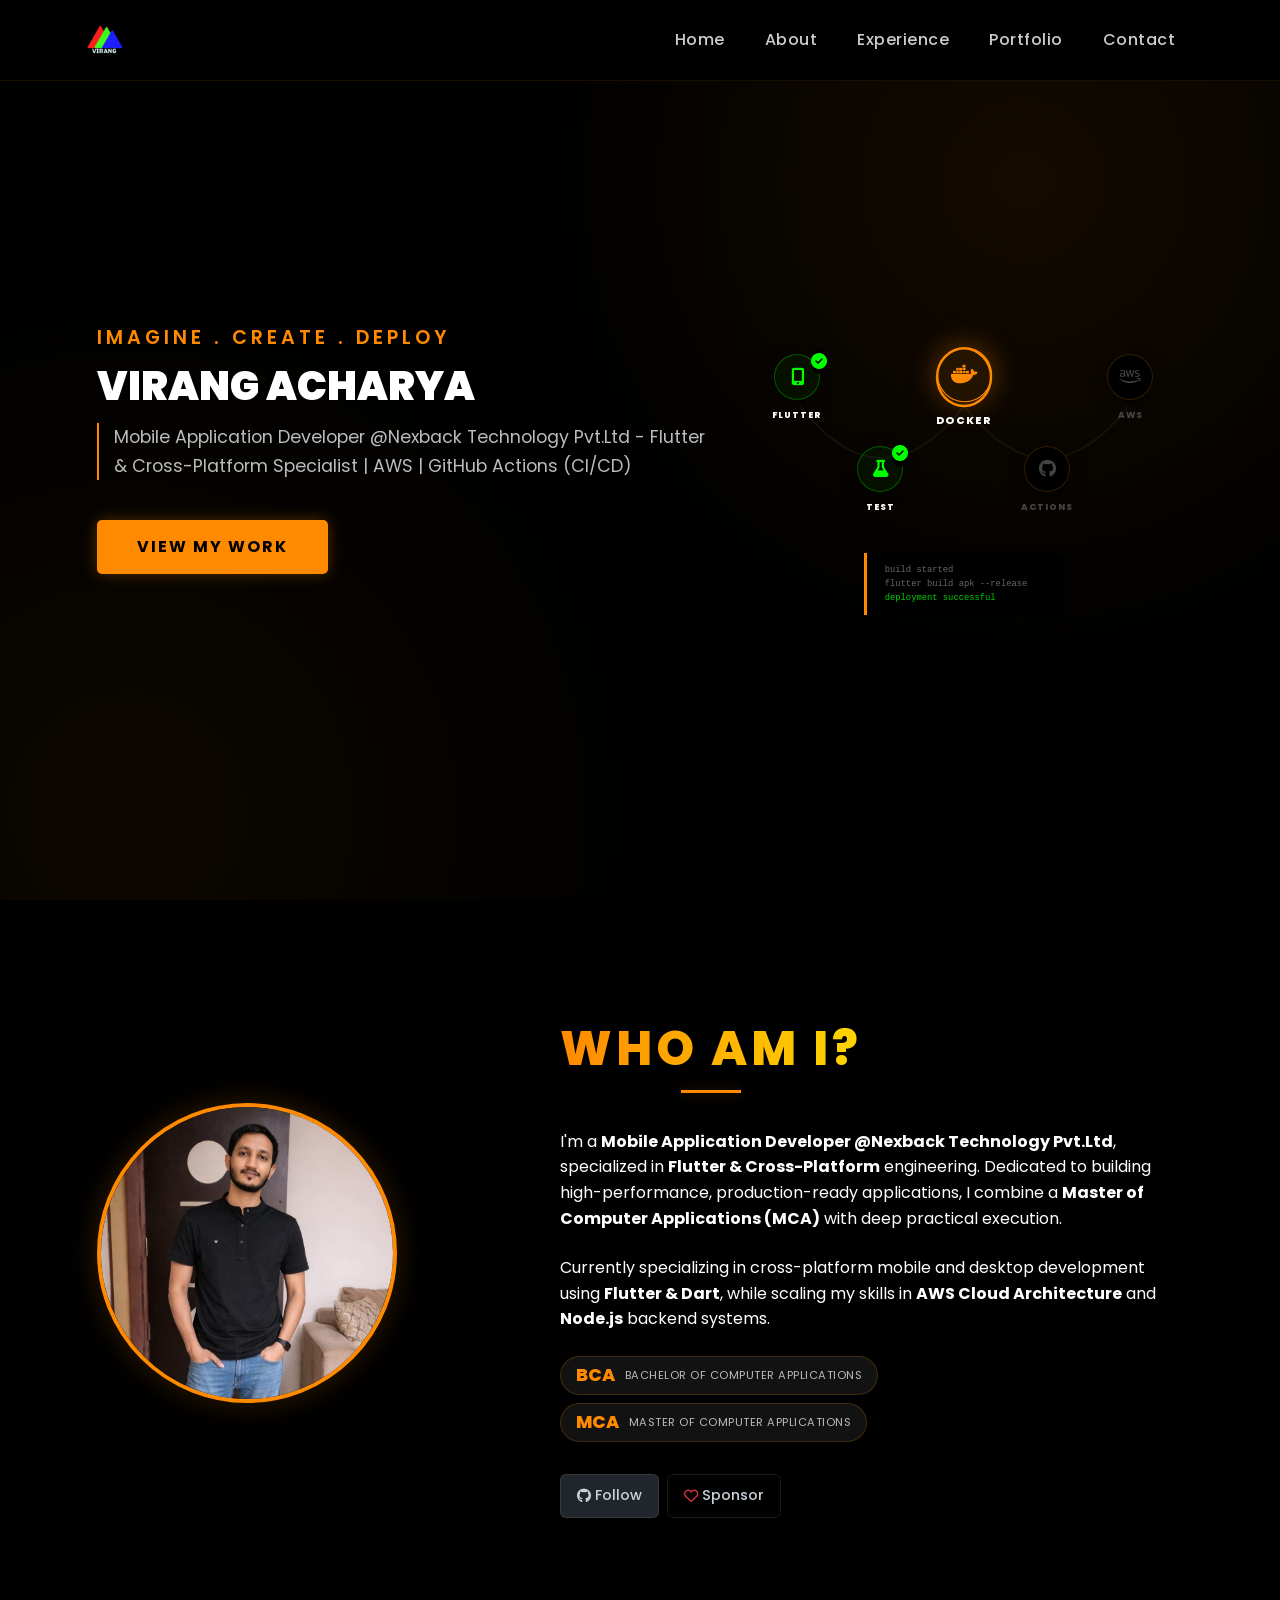
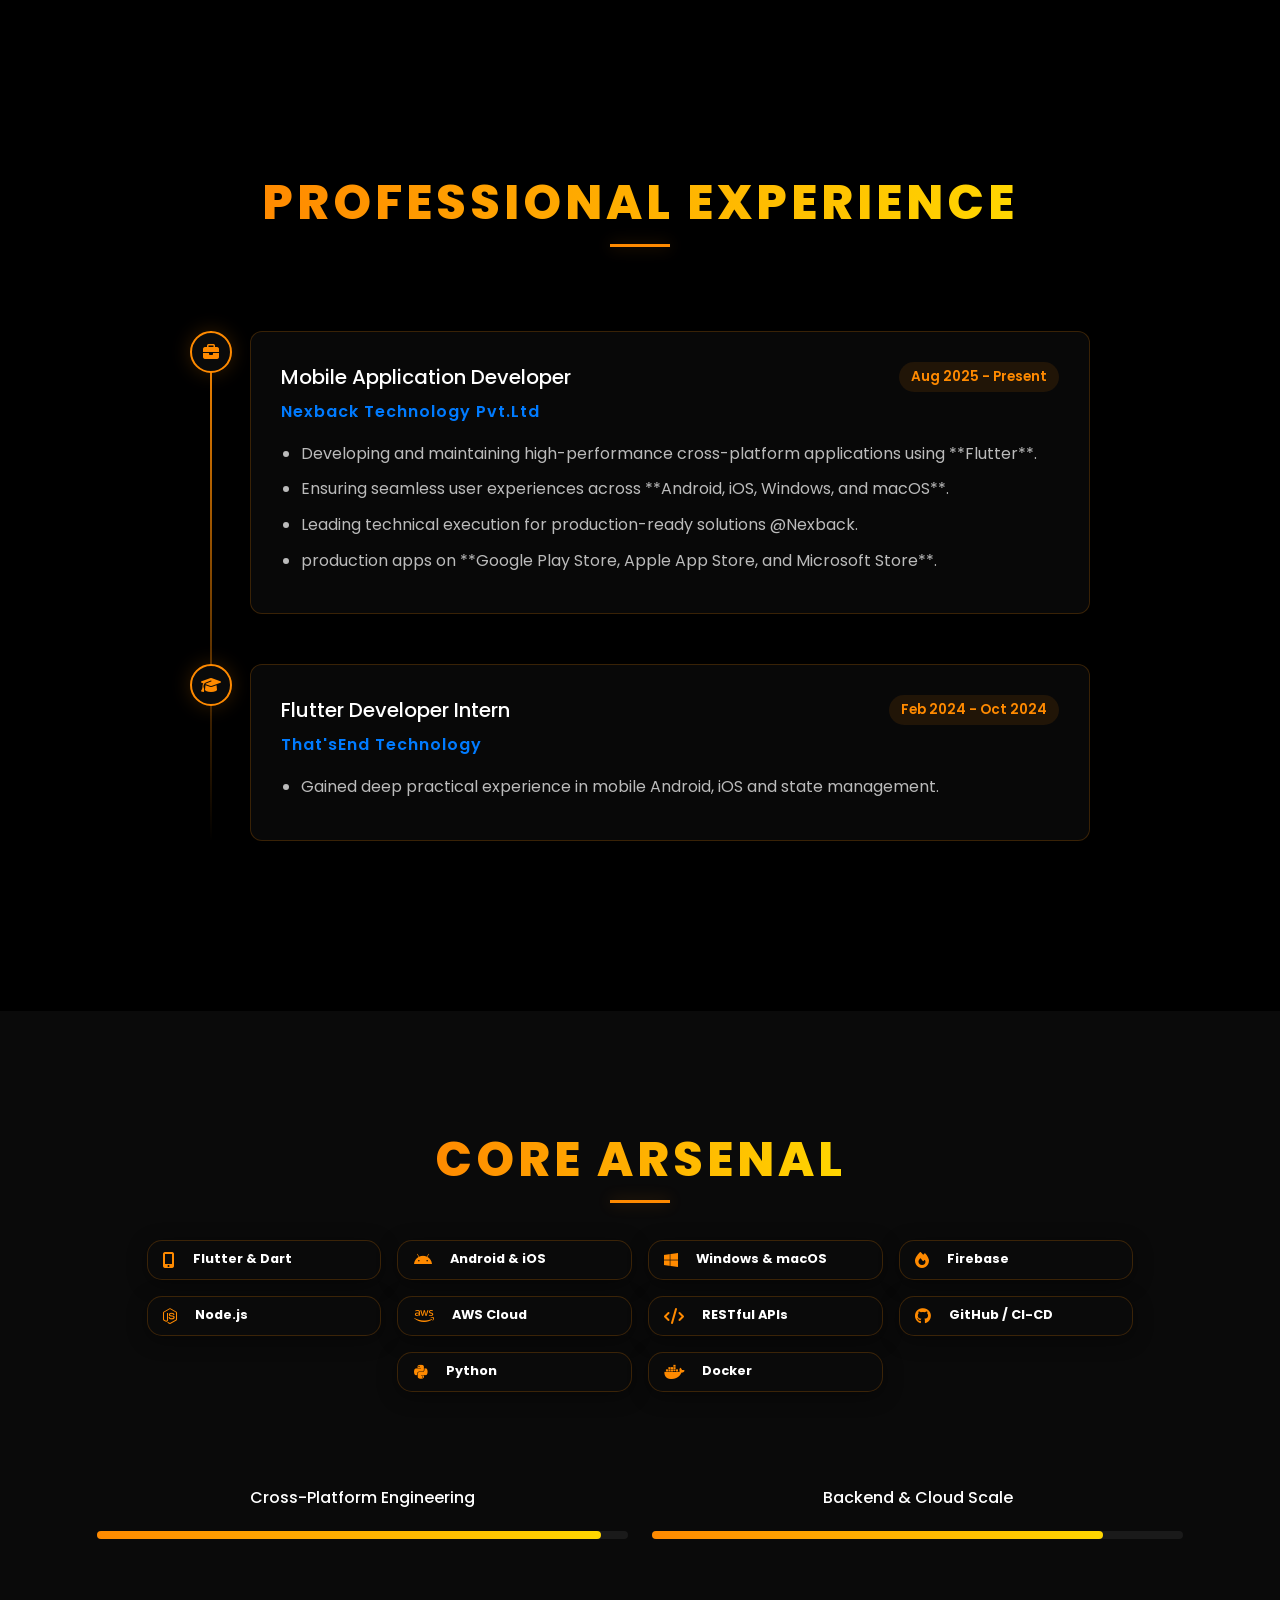
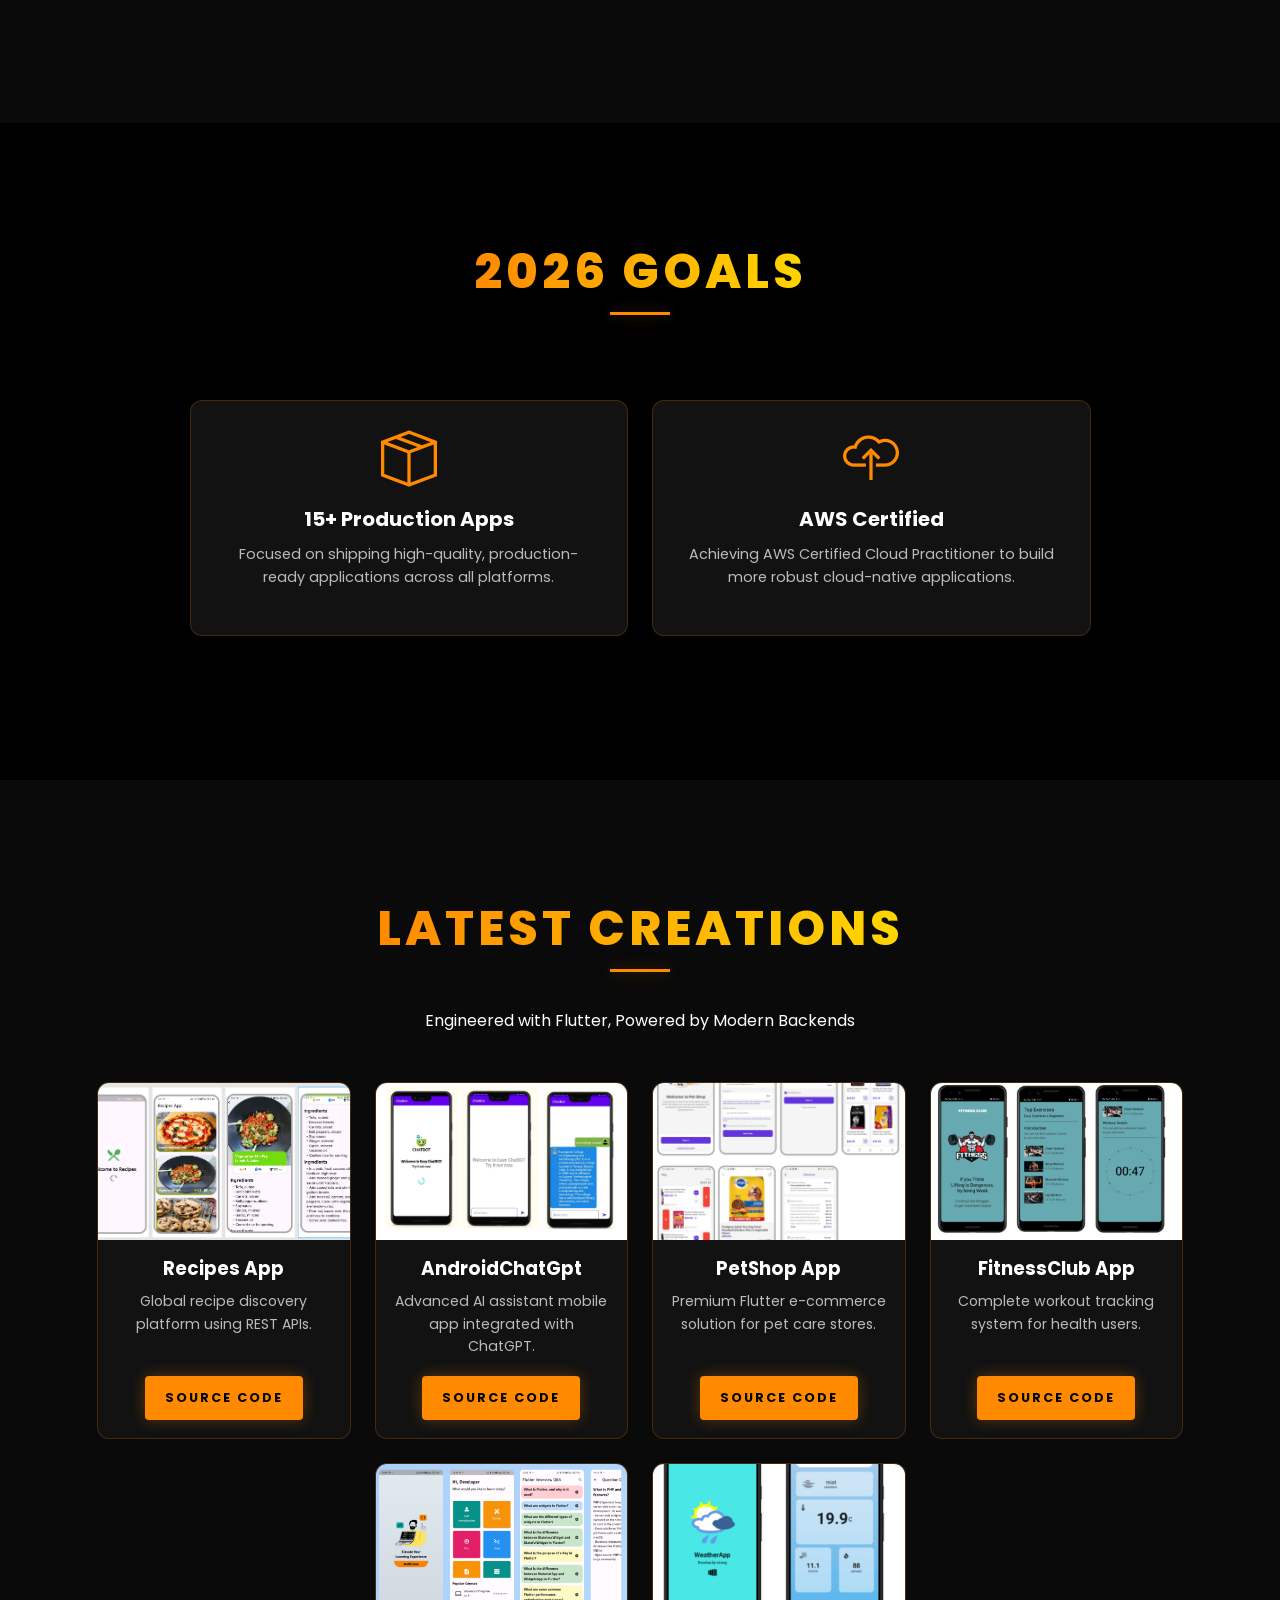
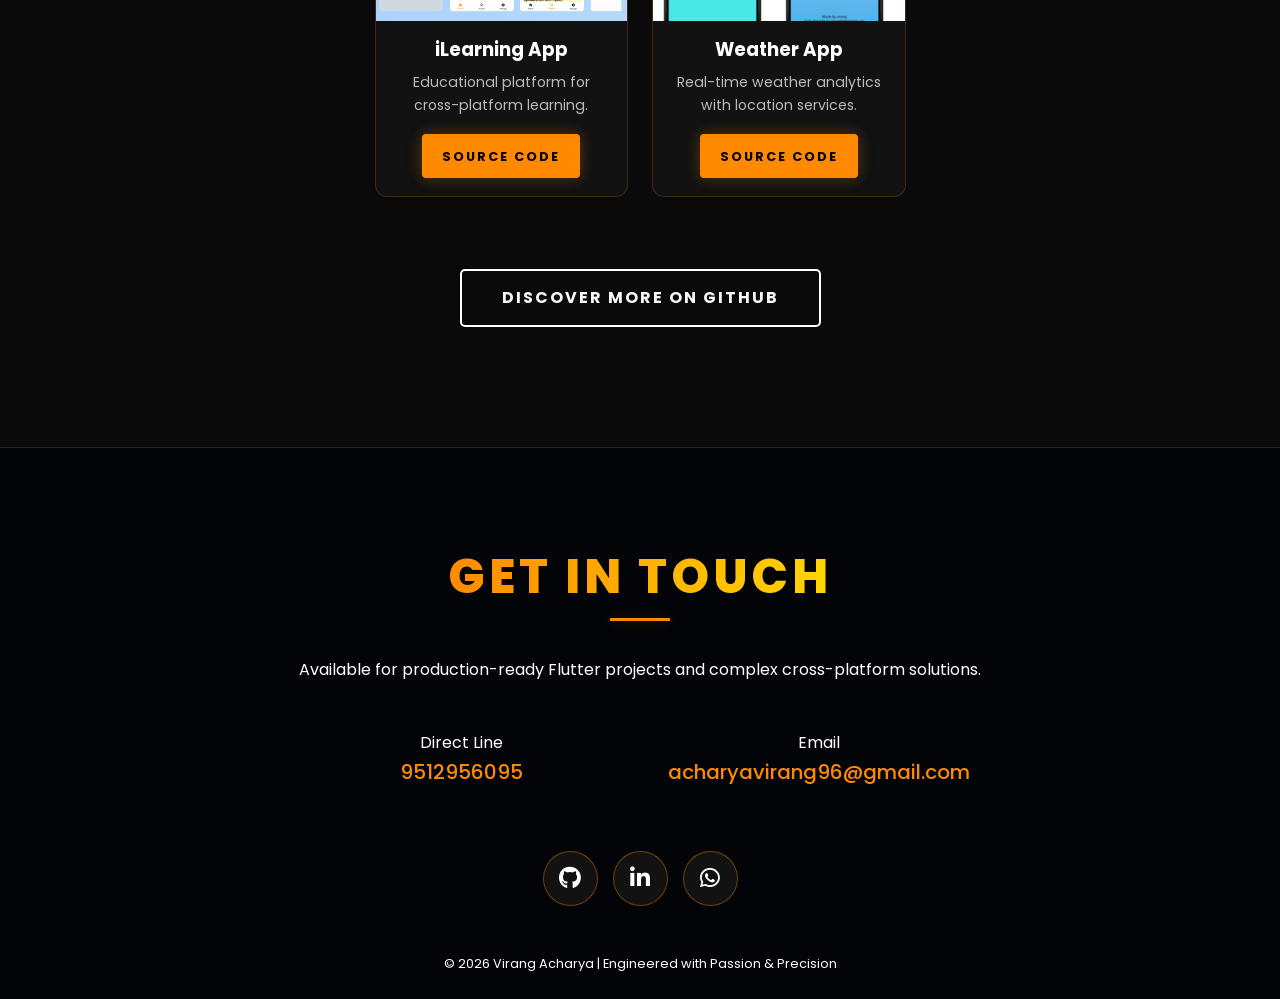
==== commit 4ec4d12a: "bac add" ====
--- a/index.html
+++ b/index.html
@@ -225,12 +225,12 @@
 
                     <div class="info-badges mt-4 d-flex flex-wrap">
                         <div class="info-card mr-2 mb-2">
-                            <h6>95+</h6>
-                            <p>Apps Completed</p>
+                            <h6>BCA</h6>
+                            <p>Bachelor of Computer Applications</p>
                         </div>
                         <div class="info-card mb-2">
                             <h6>MCA</h6>
-                            <p>Technical Expert</p>
+                            <p>Master of Computer Applications</p>
                         </div>
                     </div>
 
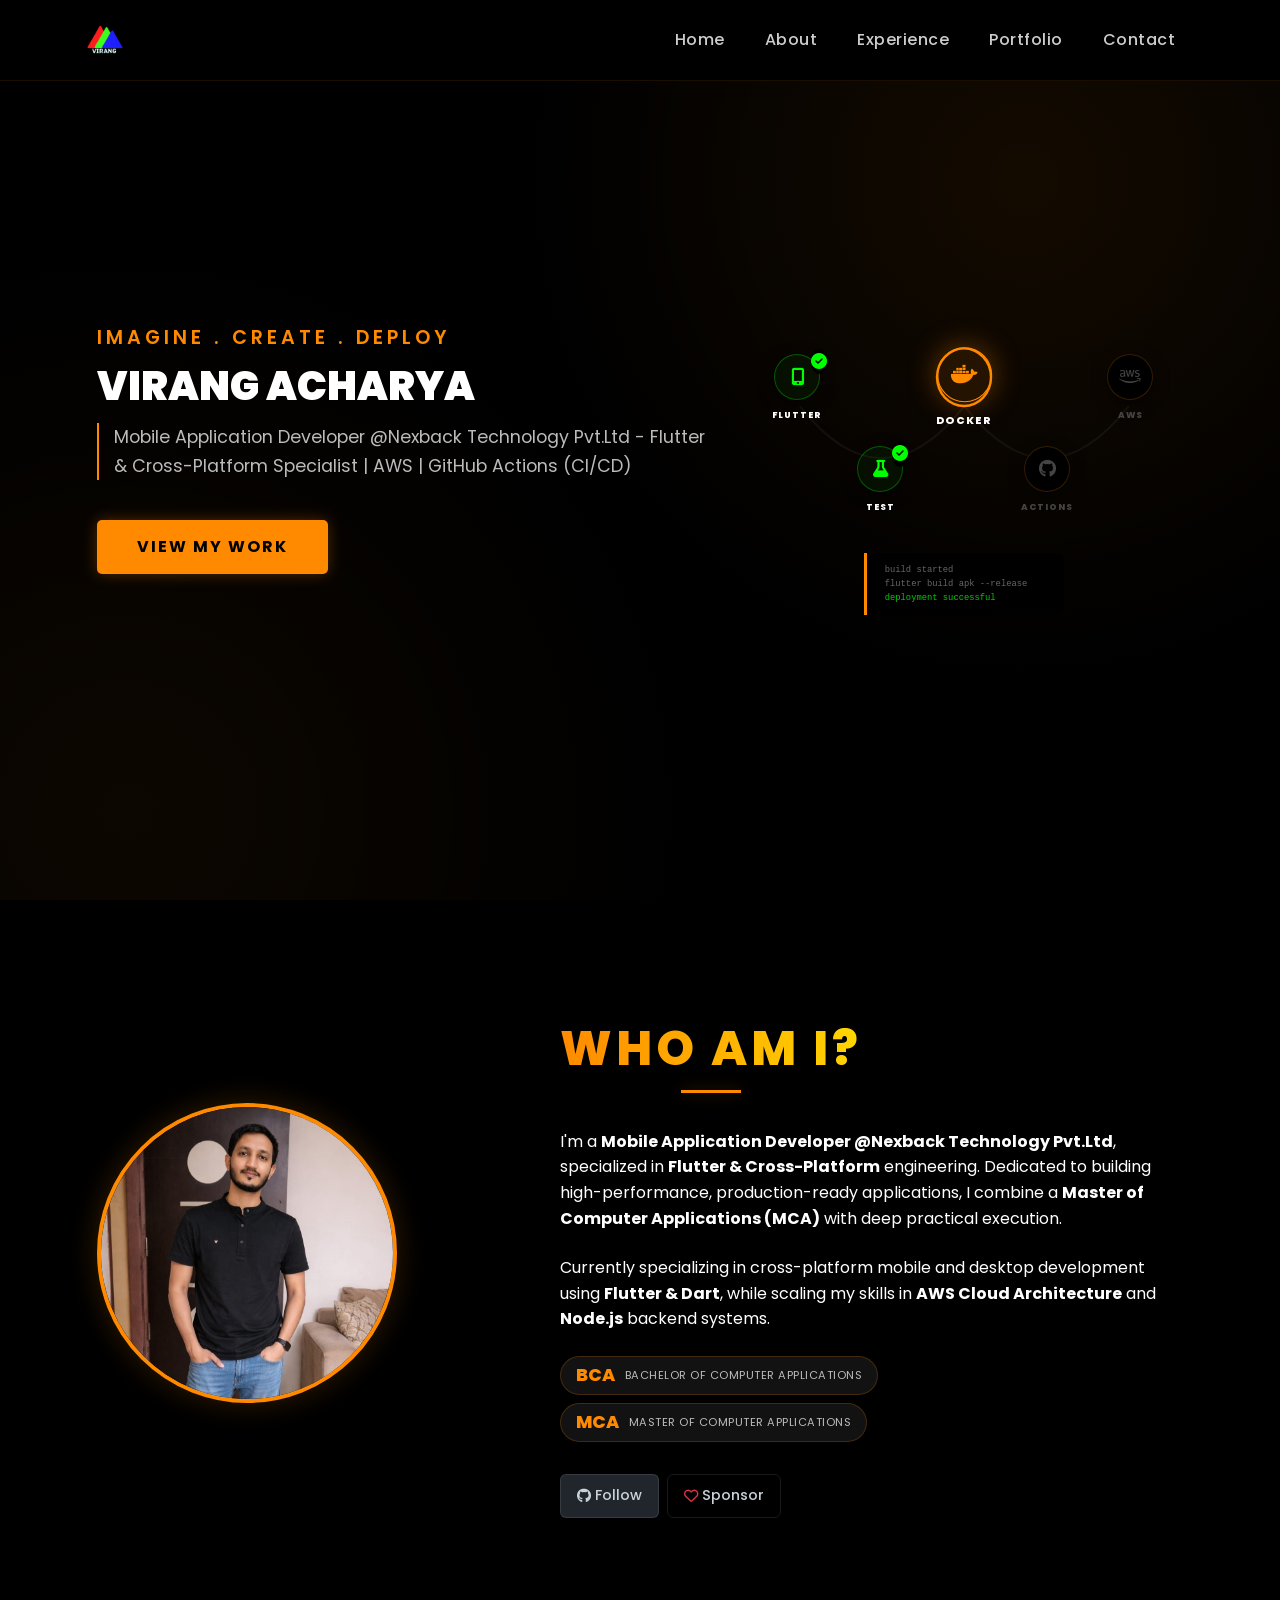
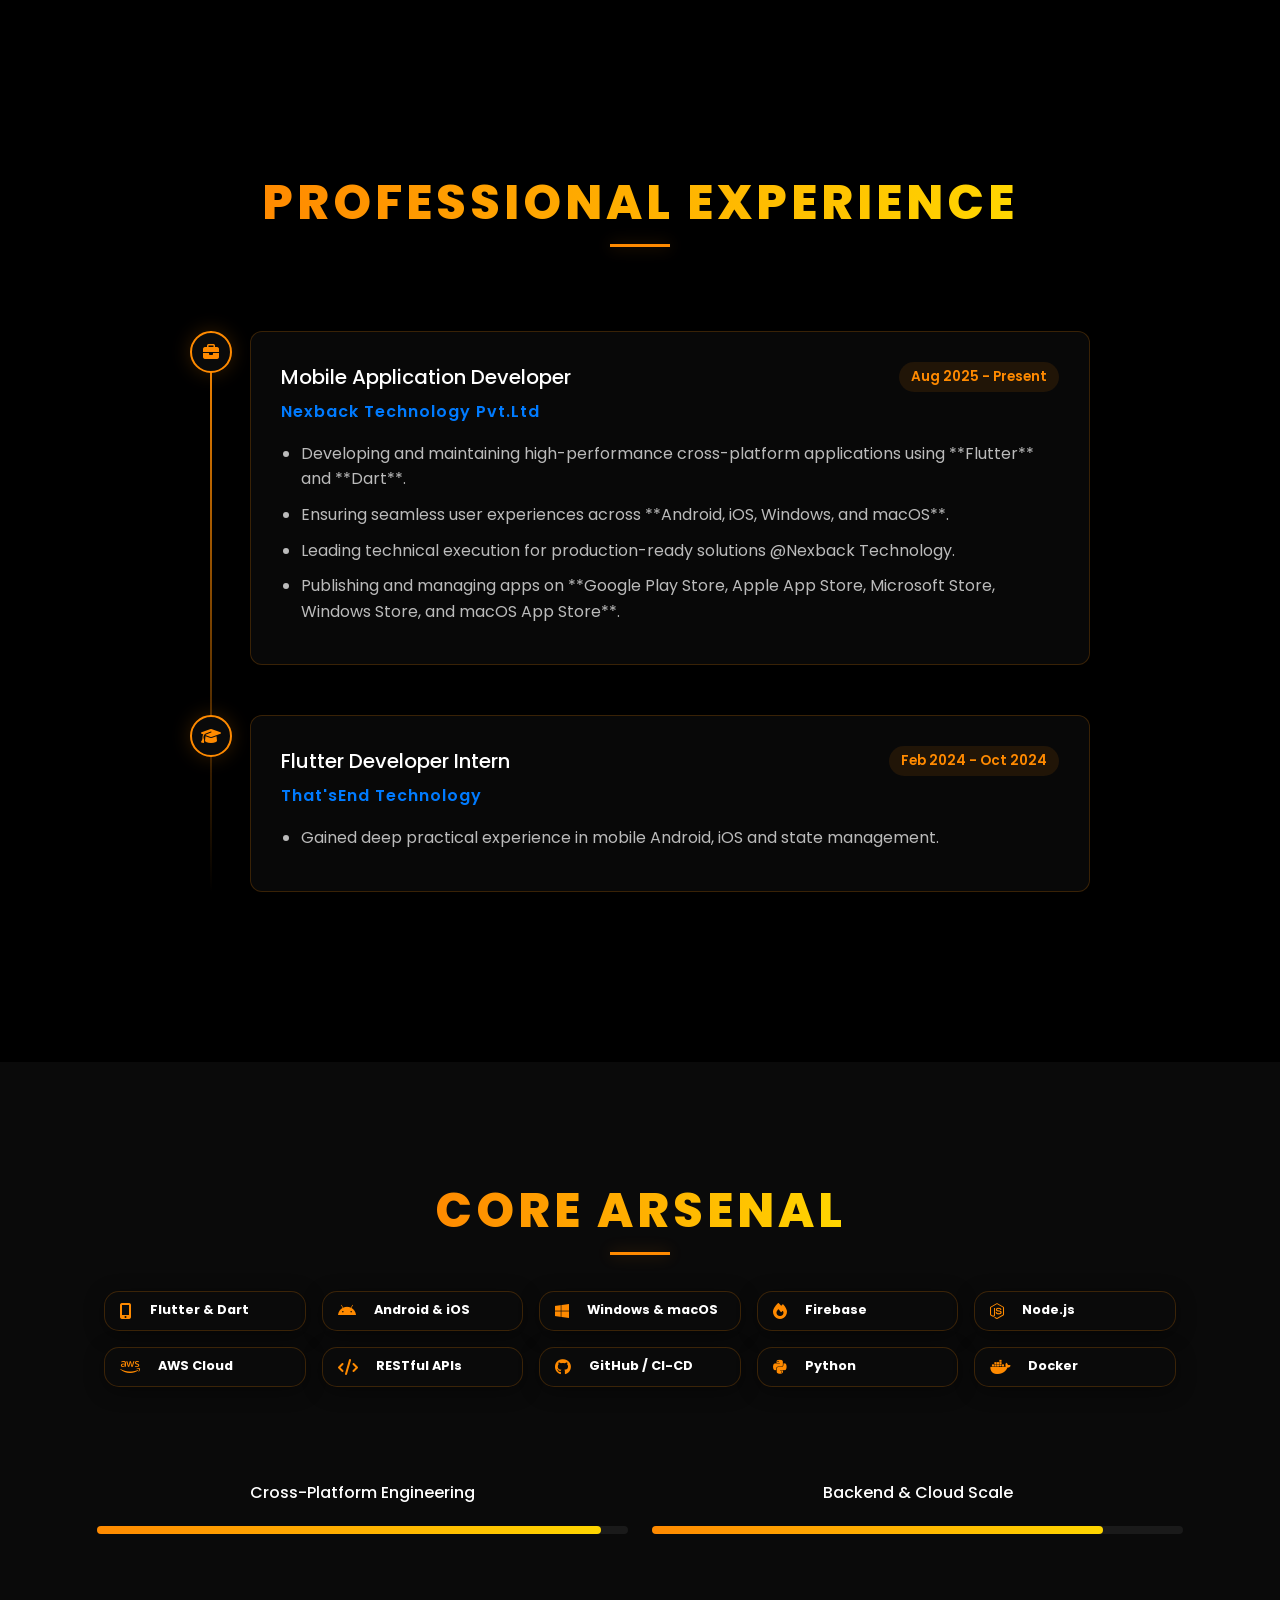
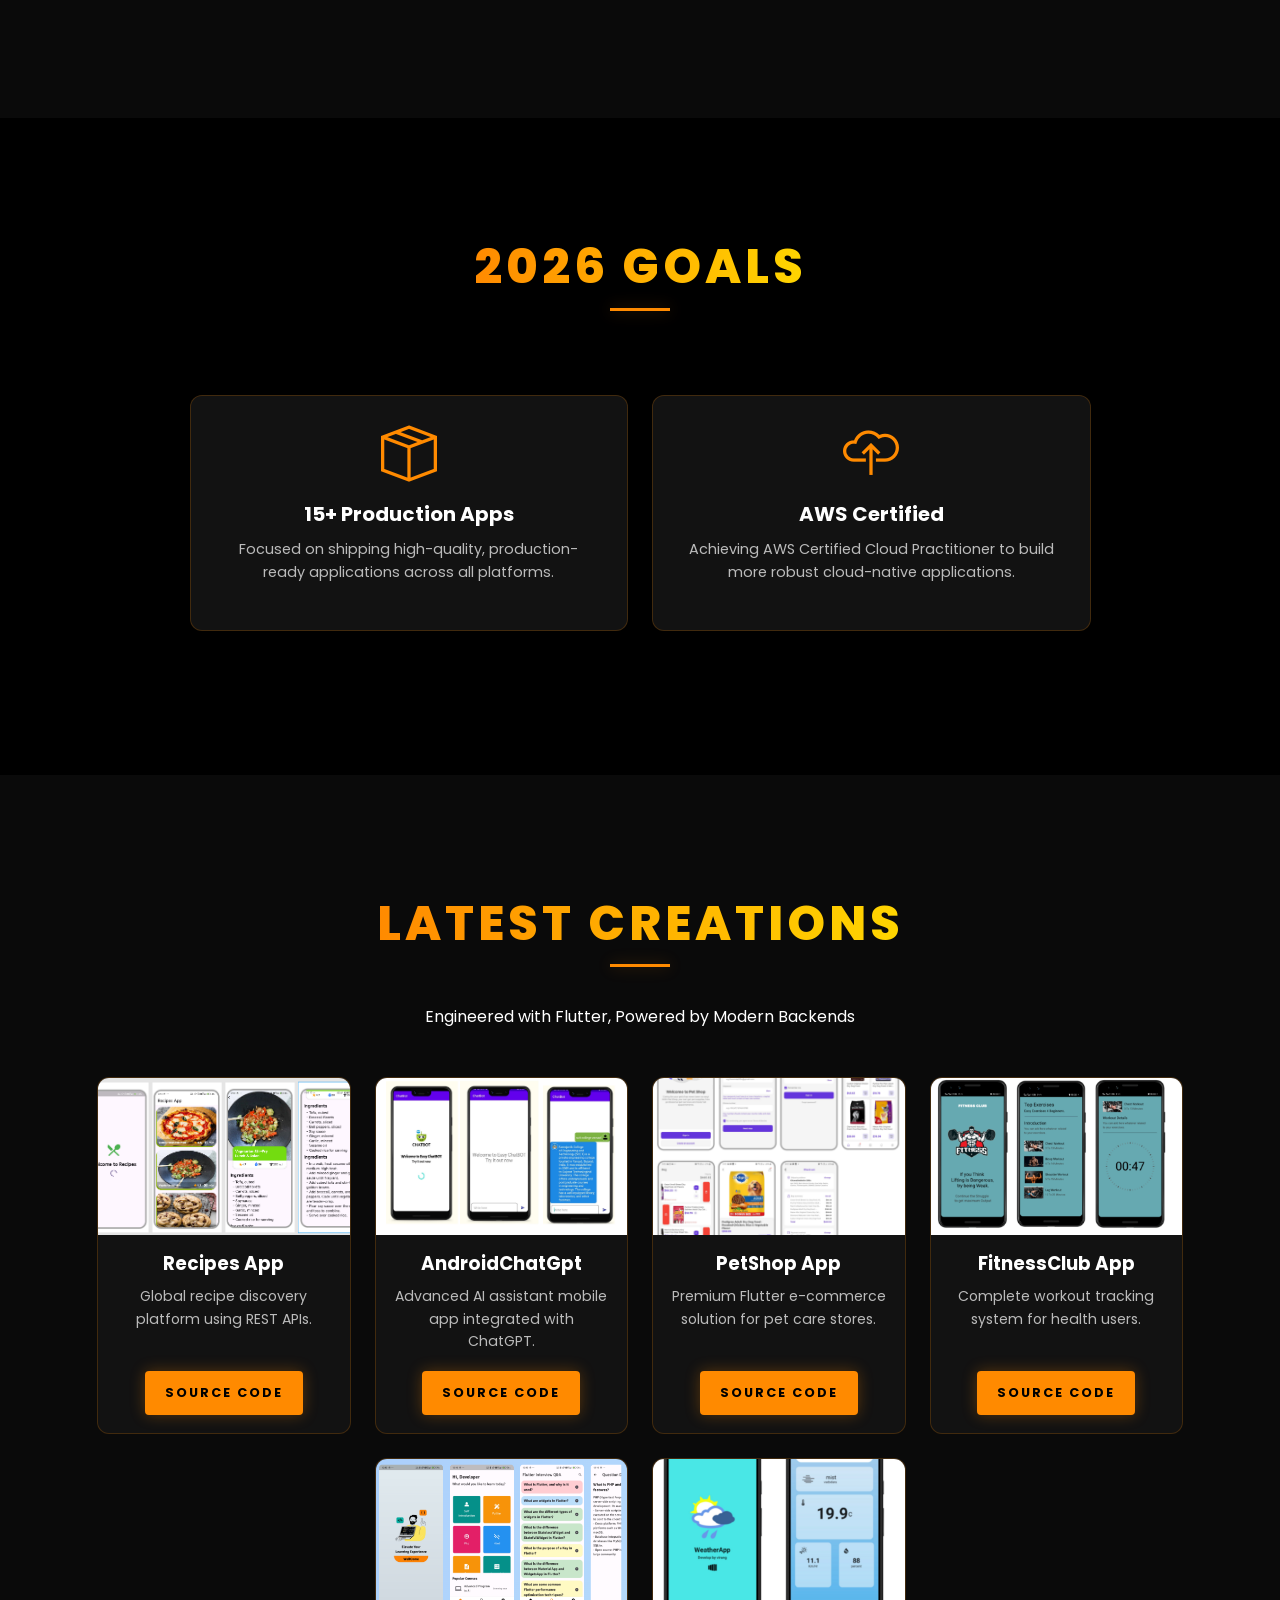
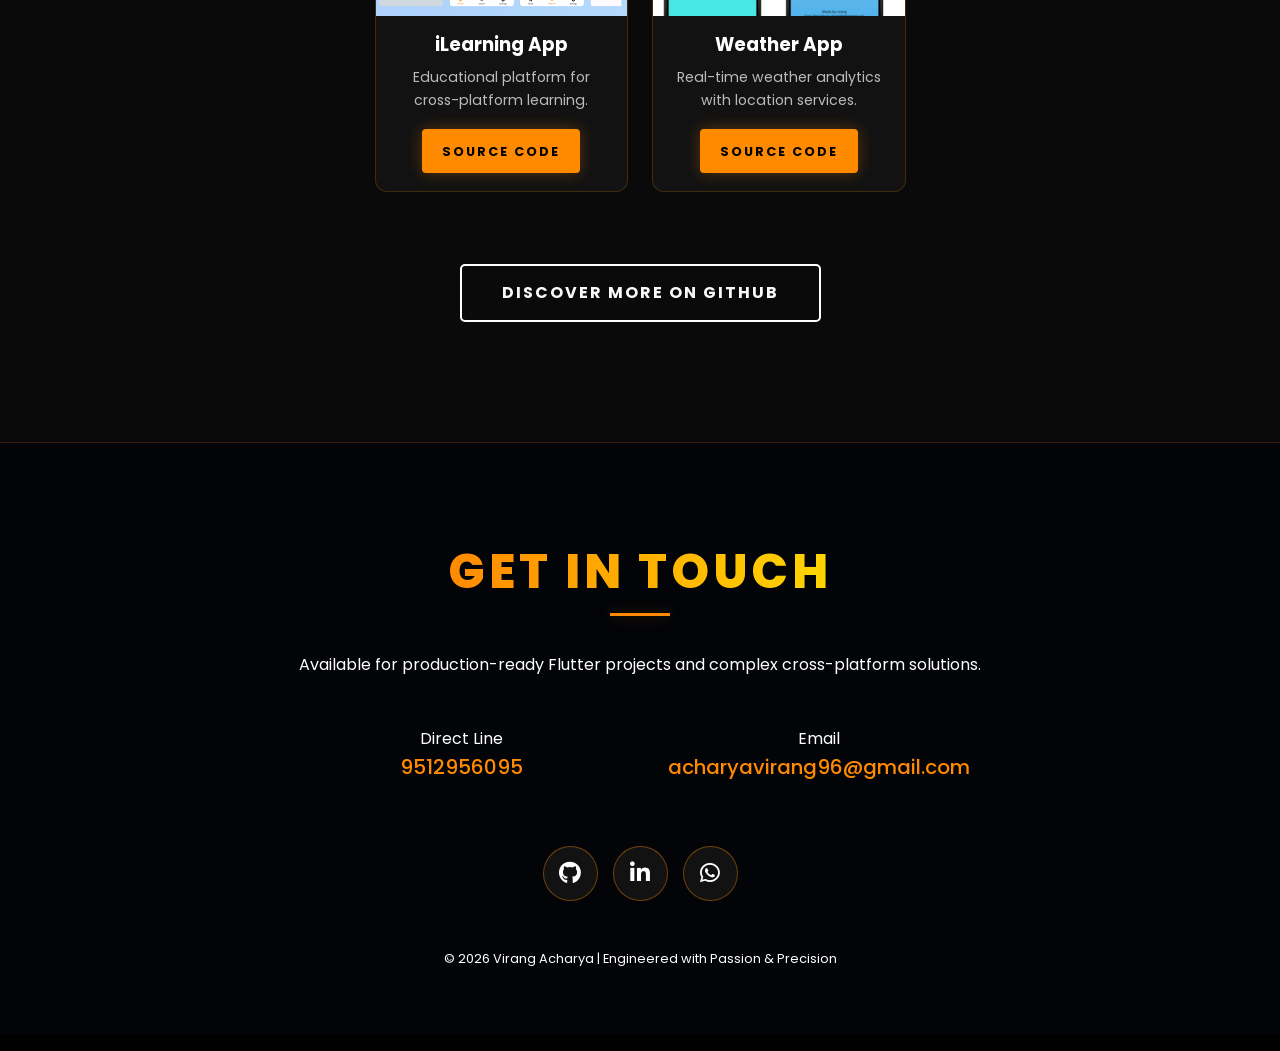
==== commit fb975c8b: "Aapke portfolio mein pehle se hi Google verification file" ====
--- a/index.html
+++ b/index.html
@@ -9,9 +9,9 @@
     <title>Virang Acharya - Mobile Application Developer | Flutter & Cross-Platform Expert</title>
     <meta name="title" content="Virang Acharya - Mobile Application Developer | Flutter & Cross-Platform Expert">
     <meta name="description"
-        content="Virang Acharya - Professional Mobile Application Developer at Nexback Technology. Expert in Flutter, Dart, Android, iOS, Windows & macOS development. 95+ apps completed. AWS Cloud & CI/CD specialist.">
+        content="Virang Acharya - Professional Mobile Application Developer at Nexback Technology. Expert in Flutter, Dart, Android, iOS, Windows (Microsoft Store) & macOS development. 95+ apps completed. AWS Cloud & CI/CD specialist.">
     <meta name="keywords"
-        content="Virang Acharya, Flutter Developer, Mobile App Developer, Android Developer, iOS Developer, Cross-Platform Development, Dart Programming, Firebase, AWS Cloud, GitHub Actions, CI/CD, Nexback Technology, Mobile Application Development, App Development Portfolio">
+        content="Virang Acharya, Nexback Technology, Flutter Developer, Mobile App Developer, Android Developer, iOS Developer, Windows App Developer, Microsoft Store Developer, macOS Developer, Cross-Platform Development, Dart, Firebase, AWS Cloud, GitHub Actions, CI/CD, App Development Portfolio">
     <meta name="author" content="Virang Acharya">
     <meta name="robots" content="index, follow">
     <meta name="language" content="English">
@@ -28,8 +28,8 @@
     <meta property="og:url" content="https://virang007.github.io/Portfolio/">
     <meta property="og:title" content="Virang Acharya - Mobile Application Developer | Flutter & Cross-Platform Expert">
     <meta property="og:description"
-        content="Professional Mobile Application Developer at Nexback Technology. Expert in Flutter, Dart, Android, iOS development. 95+ apps completed. Explore my portfolio of cross-platform mobile and desktop applications.">
-    <meta property="og:image" content="https://virang007.github.io/Portfolio/assets/imgs/on8.png">
+        content="Professional Mobile Application Developer at Nexback Technology. Expert in Flutter, Dart, Android, iOS, Windows (Microsoft Store), and macOS development. 95+ apps completed.">
+    <meta property="og:image" content="https://virang007.github.io/Portfolio/assets/imgs/virang_new.jpg">
     <meta property="og:image:width" content="1200">
     <meta property="og:image:height" content="630">
     <meta property="og:site_name" content="Virang Acharya Portfolio">
@@ -40,8 +40,8 @@
     <meta name="twitter:url" content="https://virang007.github.io/Portfolio/">
     <meta name="twitter:title" content="Virang Acharya - Mobile Application Developer | Flutter Expert">
     <meta name="twitter:description"
-        content="Professional Mobile App Developer specializing in Flutter & Cross-Platform development. 95+ apps completed. Check out my portfolio!">
-    <meta name="twitter:image" content="https://virang007.github.io/Portfolio/assets/imgs/on8.png">
+        content="Professional Mobile App Developer at Nexback Technology (nexback.com) specializing in Flutter & Cross-Platform development. 95+ apps completed. Check out my portfolio!">
+    <meta name="twitter:image" content="https://virang007.github.io/Portfolio/assets/imgs/virang_new.jpg">
 
     <!-- Additional Meta Tags -->
     <meta name="theme-color" content="#FF8A00">
@@ -74,14 +74,25 @@
       "jobTitle": "Mobile Application Developer",
       "worksFor": {
         "@type": "Organization",
-        "name": "Nexback Technology Pvt.Ltd"
+        "name": "Nexback Technology",
+        "url": "https://nexback.com",
+        "logo": "https://virang007.github.io/Portfolio/assets/imgs/mylogo3.png",
+        "sameAs": [
+          "https://www.facebook.com/nexbacktech",
+          "https://apps.microsoft.com/detail/9p2s92t3gcd5",
+          "https://play.google.com/store/apps/details?id=com.nexbacktechnology"
+        ]
       },
-      "description": "Professional Mobile Application Developer specializing in Flutter and Cross-Platform development",
-      "alumniOf": "Master of Computer Applications (MCA)",
-      "knowsAbout": ["Flutter", "Dart", "Android Development", "iOS Development", "Cross-Platform Development", "Firebase", "AWS Cloud", "Node.js", "CI/CD", "GitHub Actions"],
+      "description": "Virang Acharya is a Professional Mobile Application Developer at Nexback Technology, specializing in Flutter and Cross-Platform development for Android, iOS, Windows (Microsoft Store), and macOS.",
+      "alumniOf": {
+        "@type": "CollegeOrUniversity",
+        "name": "Master of Computer Applications (MCA)"
+      },
+      "knowsAbout": ["Flutter", "Dart", "Android Development", "iOS Development", "Windows Development", "macOS Development", "Microsoft Store", "Cross-Platform Development", "Firebase", "AWS Cloud", "Node.js", "CI/CD", "GitHub Actions", "Nexback Technology"],
       "sameAs": [
         "https://github.com/Virang007",
-        "https://www.linkedin.com/in/virang-acharya-3a77b7238/"
+        "https://www.linkedin.com/in/virang-acharya-3a77b7238/",
+        "https://wa.me/919512956095"
       ]
     }
     </script>
@@ -269,11 +280,12 @@
                         <h6 class="exp-company text-primary">Nexback Technology Pvt.Ltd</h6>
                         <ul class="exp-list">
                             <li>Developing and maintaining high-performance cross-platform applications using
-                                **Flutter**.
+                                **Flutter** and **Dart**.
                             </li>
                             <li>Ensuring seamless user experiences across **Android, iOS, Windows, and macOS**.</li>
-                            <li>Leading technical execution for production-ready solutions @Nexback.</li>
-                            <li> production apps on **Google Play Store, Apple App Store, and Microsoft Store**.</li>
+                            <li>Leading technical execution for production-ready solutions @Nexback Technology.</li>
+                            <li>Publishing and managing apps on **Google Play Store, Apple App Store, Microsoft Store,
+                                Windows Store, and macOS App Store**.</li>
                         </ul>
                     </div>
                 </div>
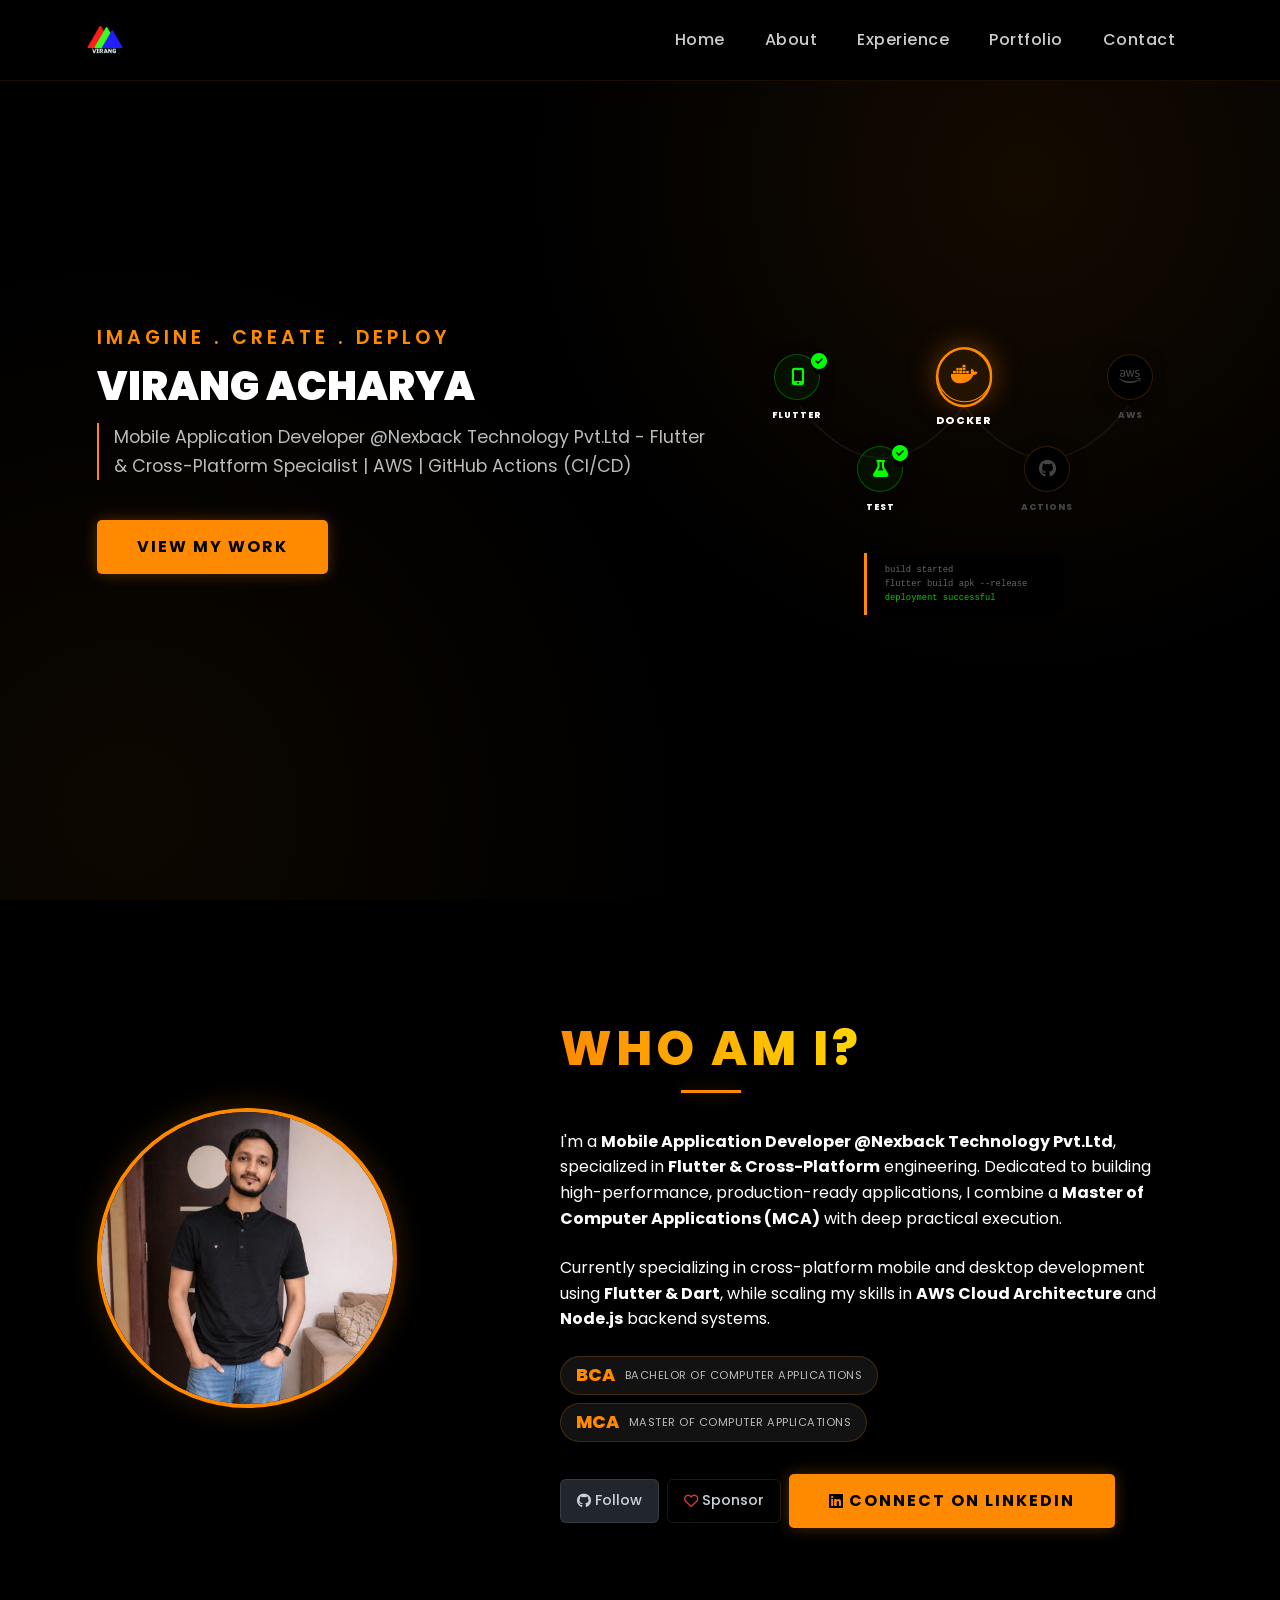
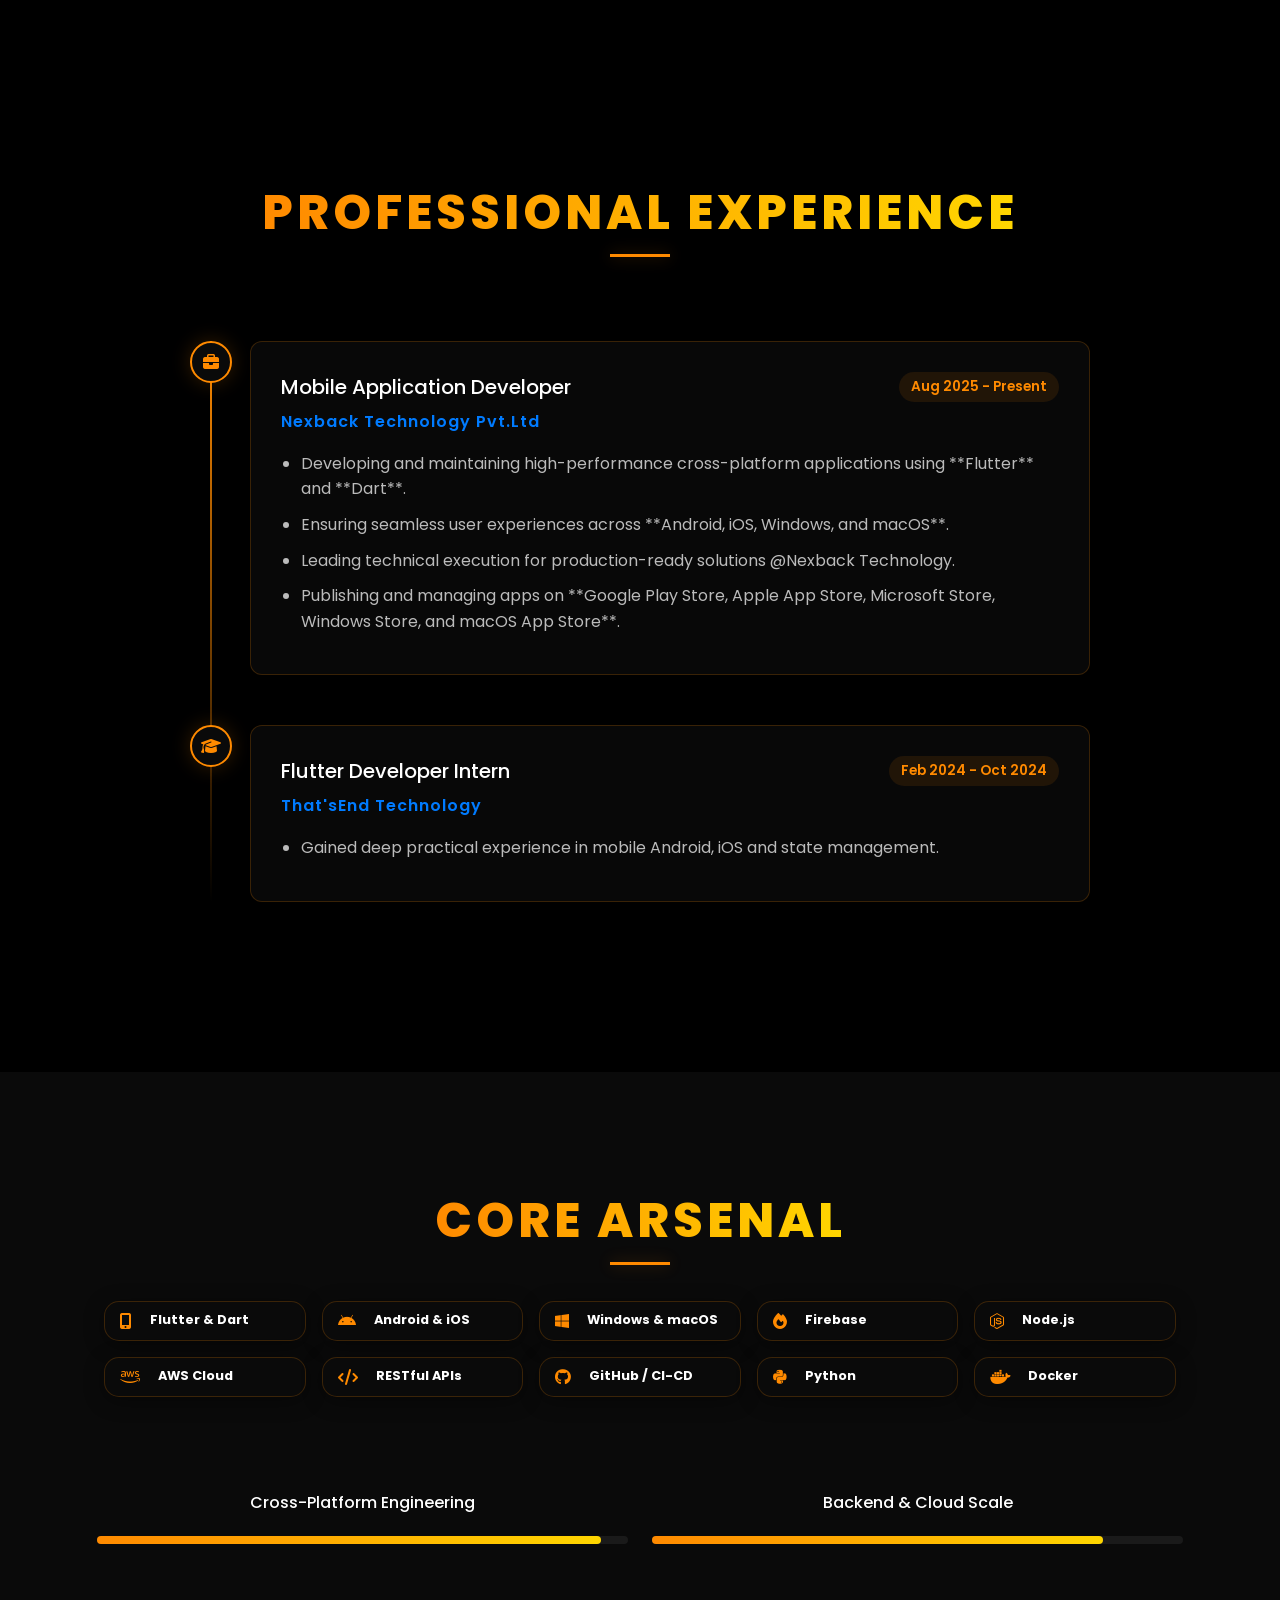
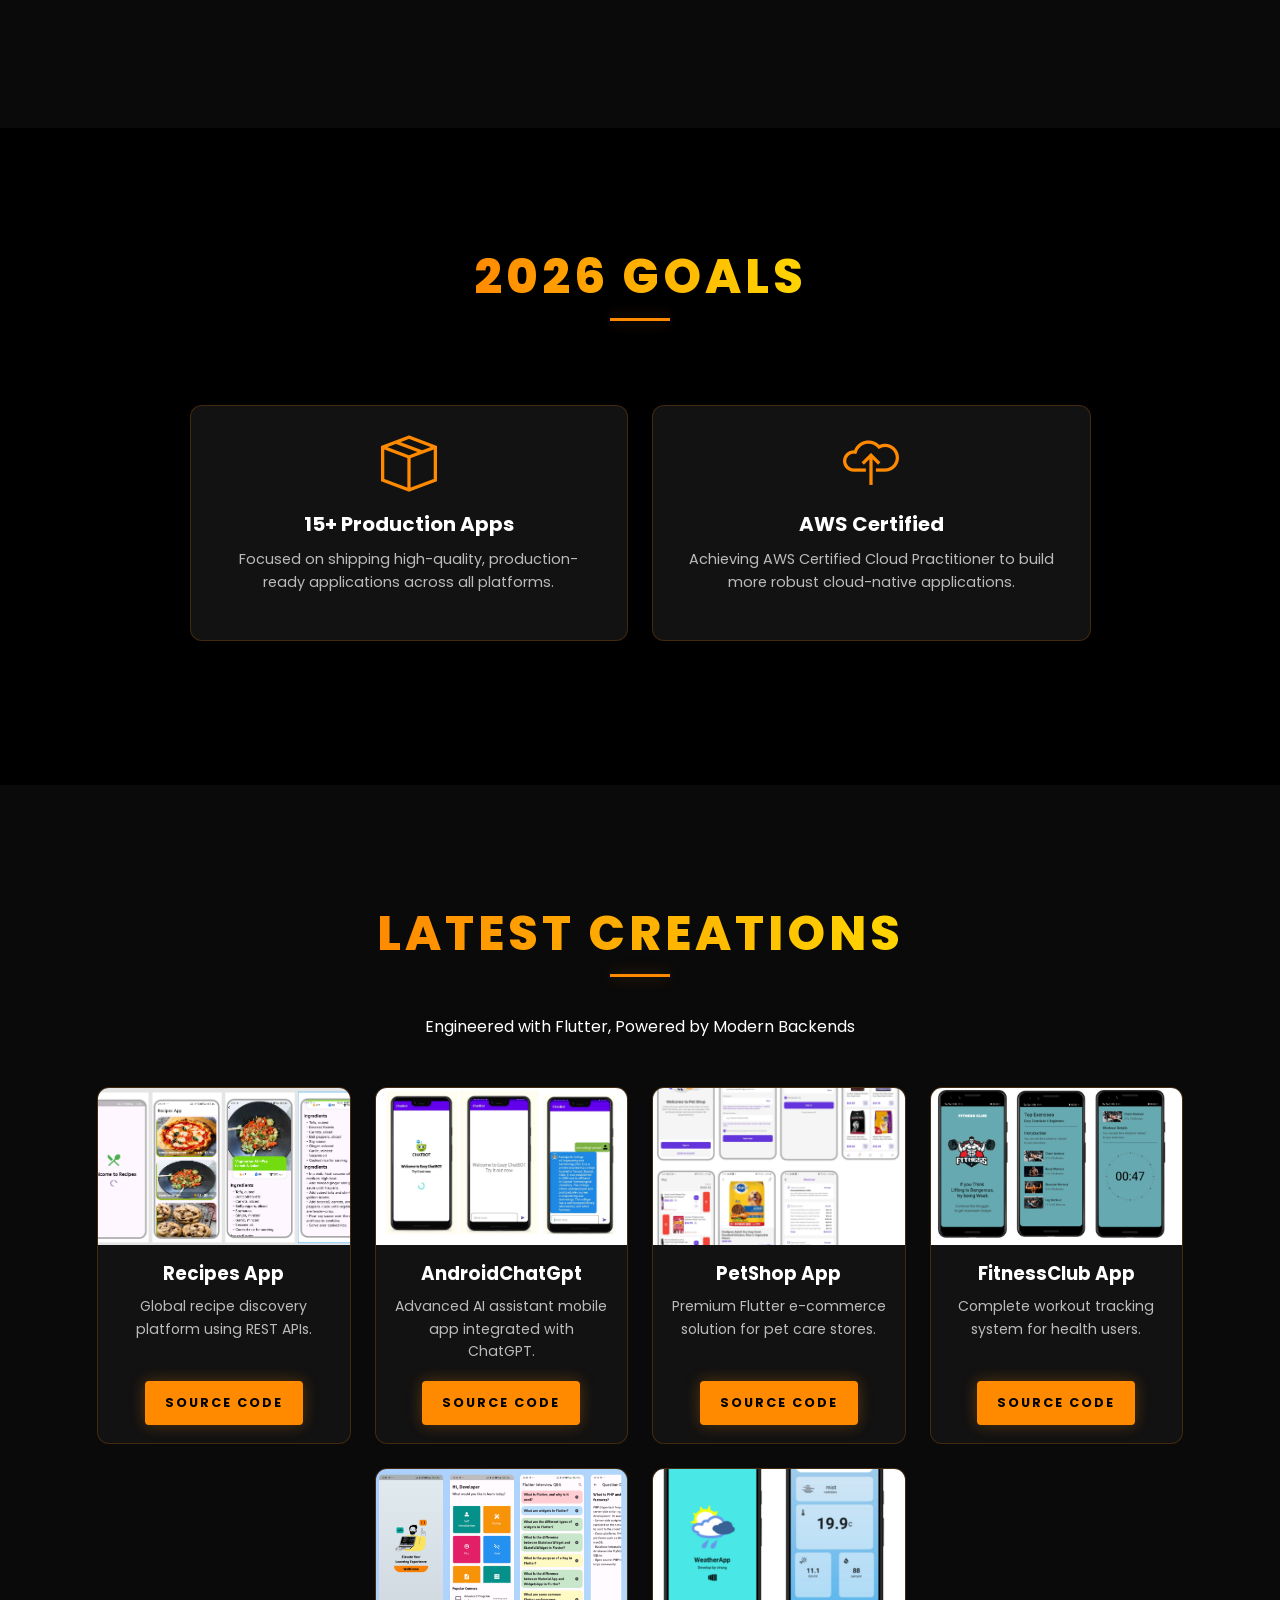
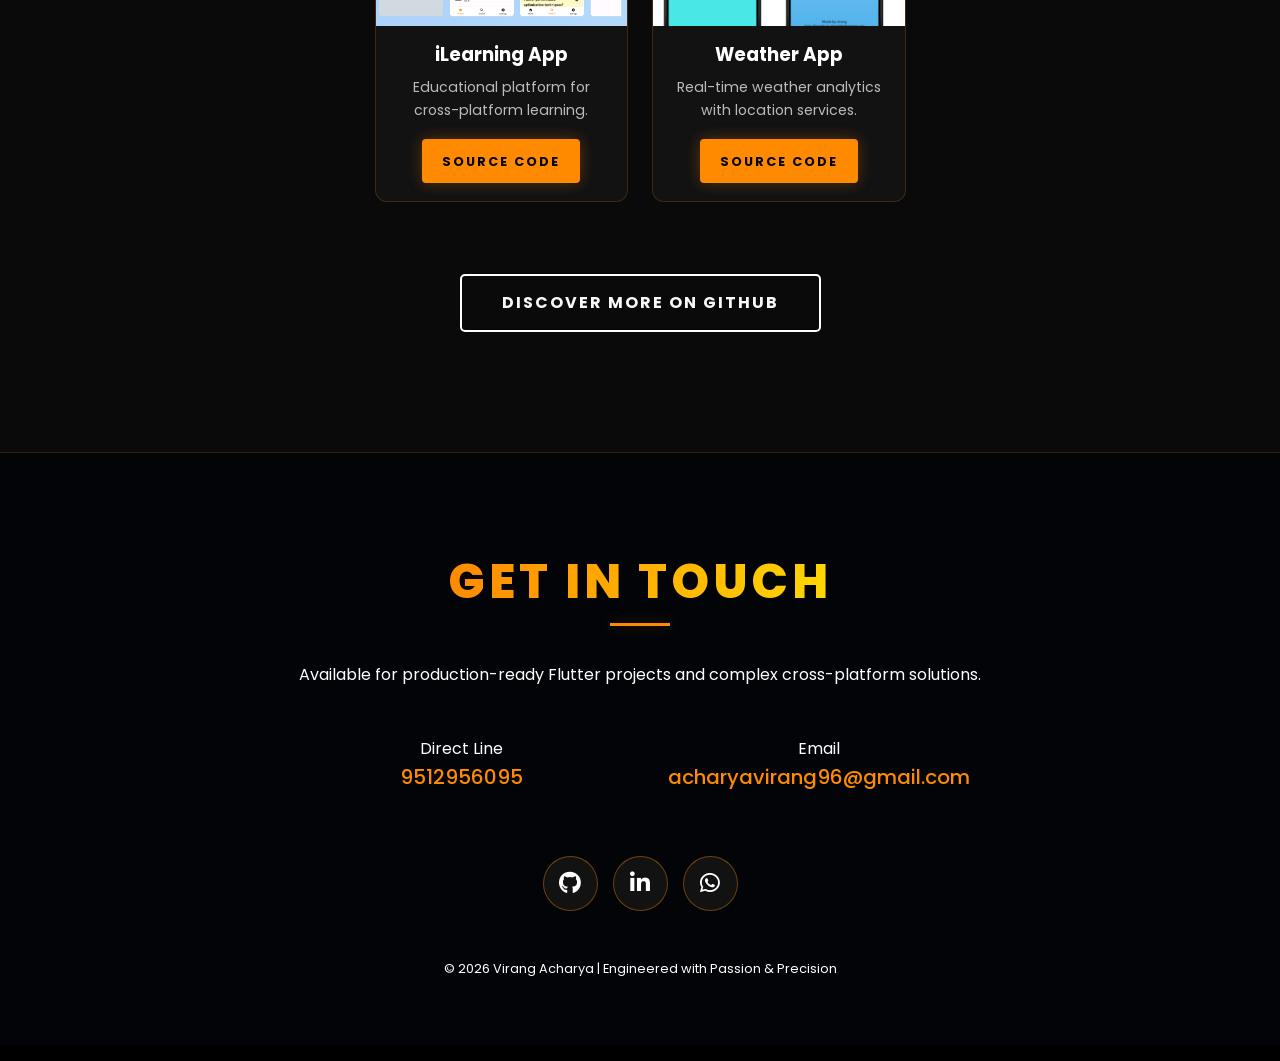
==== commit f25776dc: "I have integrated your LinkedIn profile for SEO across your portfolio." ====
--- a/index.html
+++ b/index.html
@@ -9,7 +9,7 @@
     <title>Virang Acharya - Mobile Application Developer | Flutter & Cross-Platform Expert</title>
     <meta name="title" content="Virang Acharya - Mobile Application Developer | Flutter & Cross-Platform Expert">
     <meta name="description"
-        content="Virang Acharya - Professional Mobile Application Developer at Nexback Technology. Expert in Flutter, Dart, Android, iOS, Windows (Microsoft Store) & macOS development. 95+ apps completed. AWS Cloud & CI/CD specialist.">
+        content="Virang Acharya - Professional Mobile Application Developer at Nexback Technology. Expert in Flutter, Dart, Android, iOS, Windows (Microsoft Store) & macOS development. AWS Cloud & CI/CD specialist.">
     <meta name="keywords"
         content="Virang Acharya, Nexback Technology, Flutter Developer, Mobile App Developer, Android Developer, iOS Developer, Windows App Developer, Microsoft Store Developer, macOS Developer, Cross-Platform Development, Dart, Firebase, AWS Cloud, GitHub Actions, CI/CD, App Development Portfolio">
     <meta name="author" content="Virang Acharya">
@@ -28,7 +28,7 @@
     <meta property="og:url" content="https://virang007.github.io/Portfolio/">
     <meta property="og:title" content="Virang Acharya - Mobile Application Developer | Flutter & Cross-Platform Expert">
     <meta property="og:description"
-        content="Professional Mobile Application Developer at Nexback Technology. Expert in Flutter, Dart, Android, iOS, Windows (Microsoft Store), and macOS development. 95+ apps completed.">
+        content="Professional Mobile Application Developer at Nexback Technology. Expert in Flutter, Dart, Android, iOS, Windows (Microsoft Store), and macOS development.">
     <meta property="og:image" content="https://virang007.github.io/Portfolio/assets/imgs/virang_new.jpg">
     <meta property="og:image:width" content="1200">
     <meta property="og:image:height" content="630">
@@ -40,7 +40,7 @@
     <meta name="twitter:url" content="https://virang007.github.io/Portfolio/">
     <meta name="twitter:title" content="Virang Acharya - Mobile Application Developer | Flutter Expert">
     <meta name="twitter:description"
-        content="Professional Mobile App Developer at Nexback Technology (nexback.com) specializing in Flutter & Cross-Platform development. 95+ apps completed. Check out my portfolio!">
+        content="Professional Mobile App Developer at Nexback Technology (nexback.com) specializing in Flutter & Cross-Platform development. Check out my portfolio!">
     <meta name="twitter:image" content="https://virang007.github.io/Portfolio/assets/imgs/virang_new.jpg">
 
     <!-- Additional Meta Tags -->
@@ -96,6 +96,7 @@
       ]
     }
     </script>
+    <link rel="me" href="https://www.linkedin.com/in/virang-acharya-3a77b7238/">
 </head>
 
 <body data-spy="scroll" data-target=".navbar" data-offset="40" id="home">
@@ -254,6 +255,10 @@
                             <a href="https://github.com/sponsors/Virang007" target="_blank" class="btn btn-gh-sponsor">
                                 <i class="fa-regular fa-heart mr-1 text-danger"></i> Sponsor
                             </a>
+                            <a href="https://www.linkedin.com/in/virang-acharya-3a77b7238/" target="_blank"
+                                class="btn btn-primary ml-2">
+                                <i class="fa-brands fa-linkedin mr-1"></i> Connect on LinkedIn
+                            </a>
                         </div>
 
                     </div>
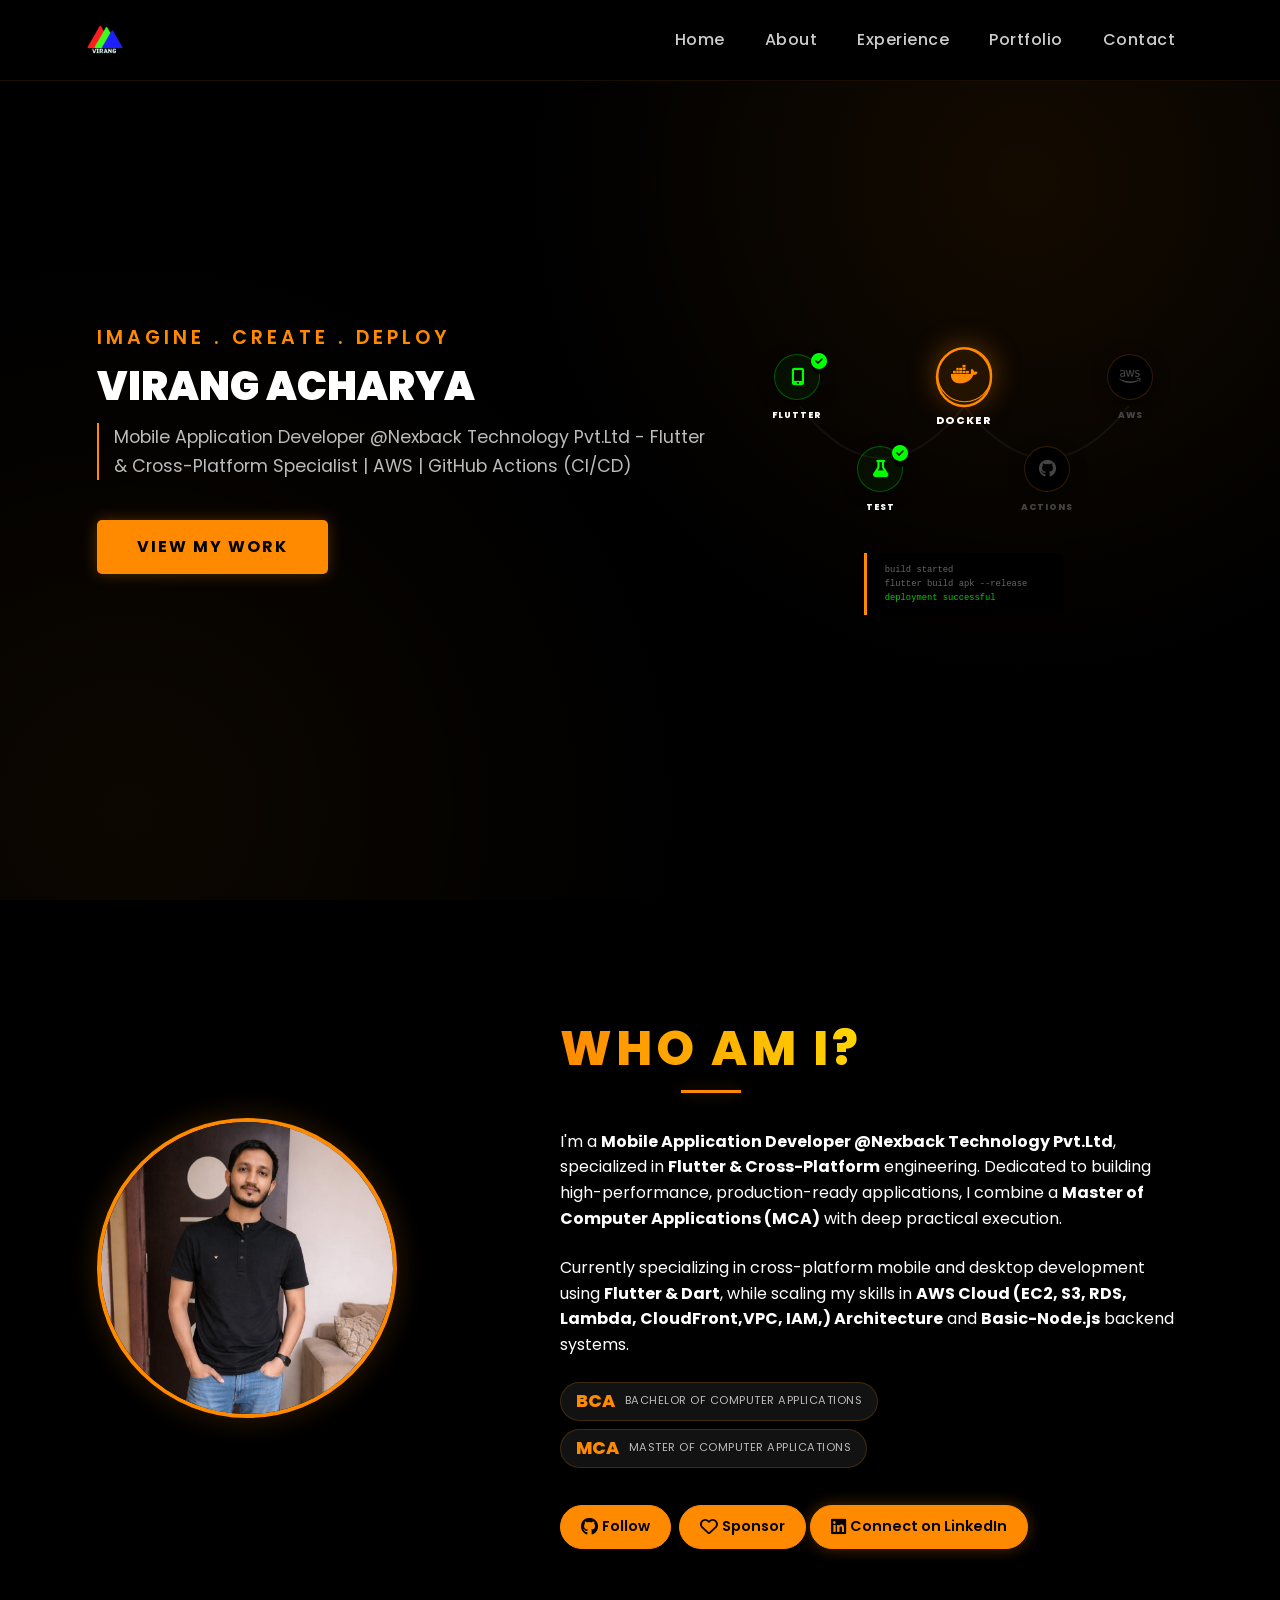
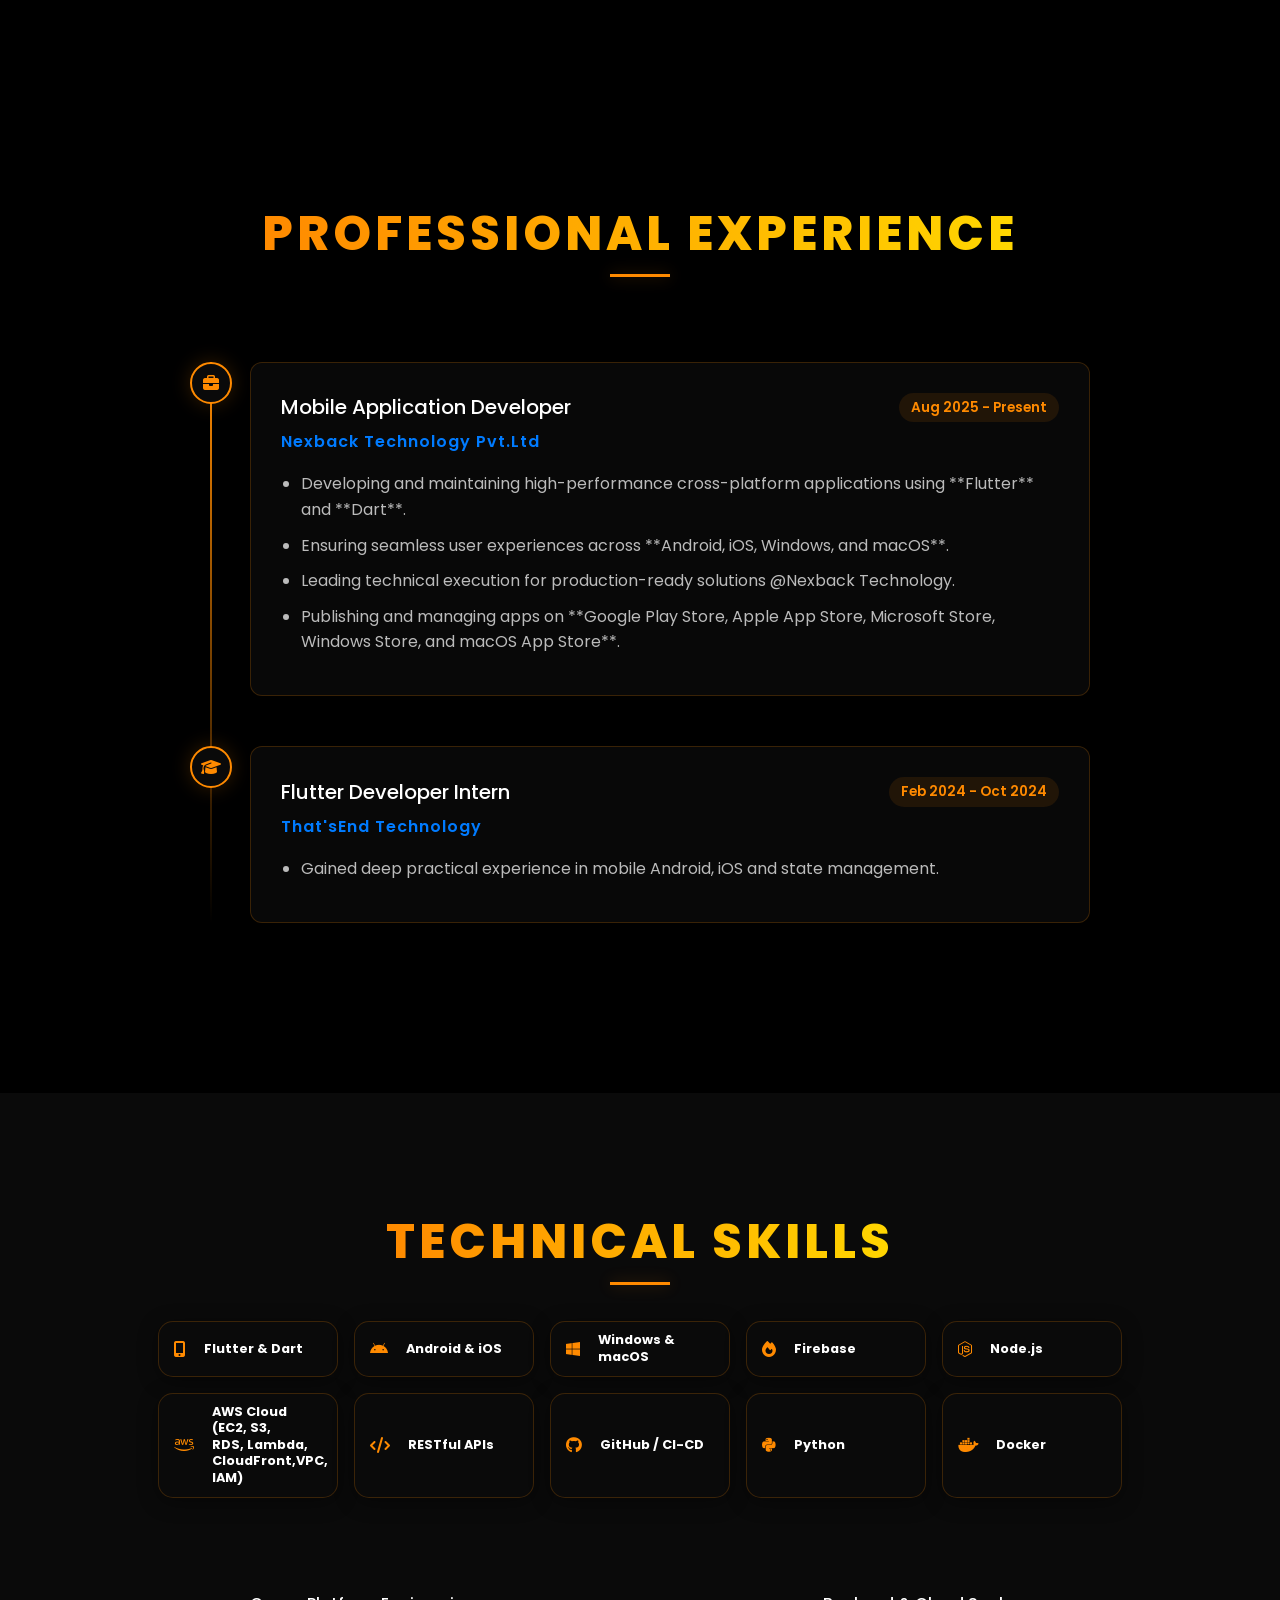
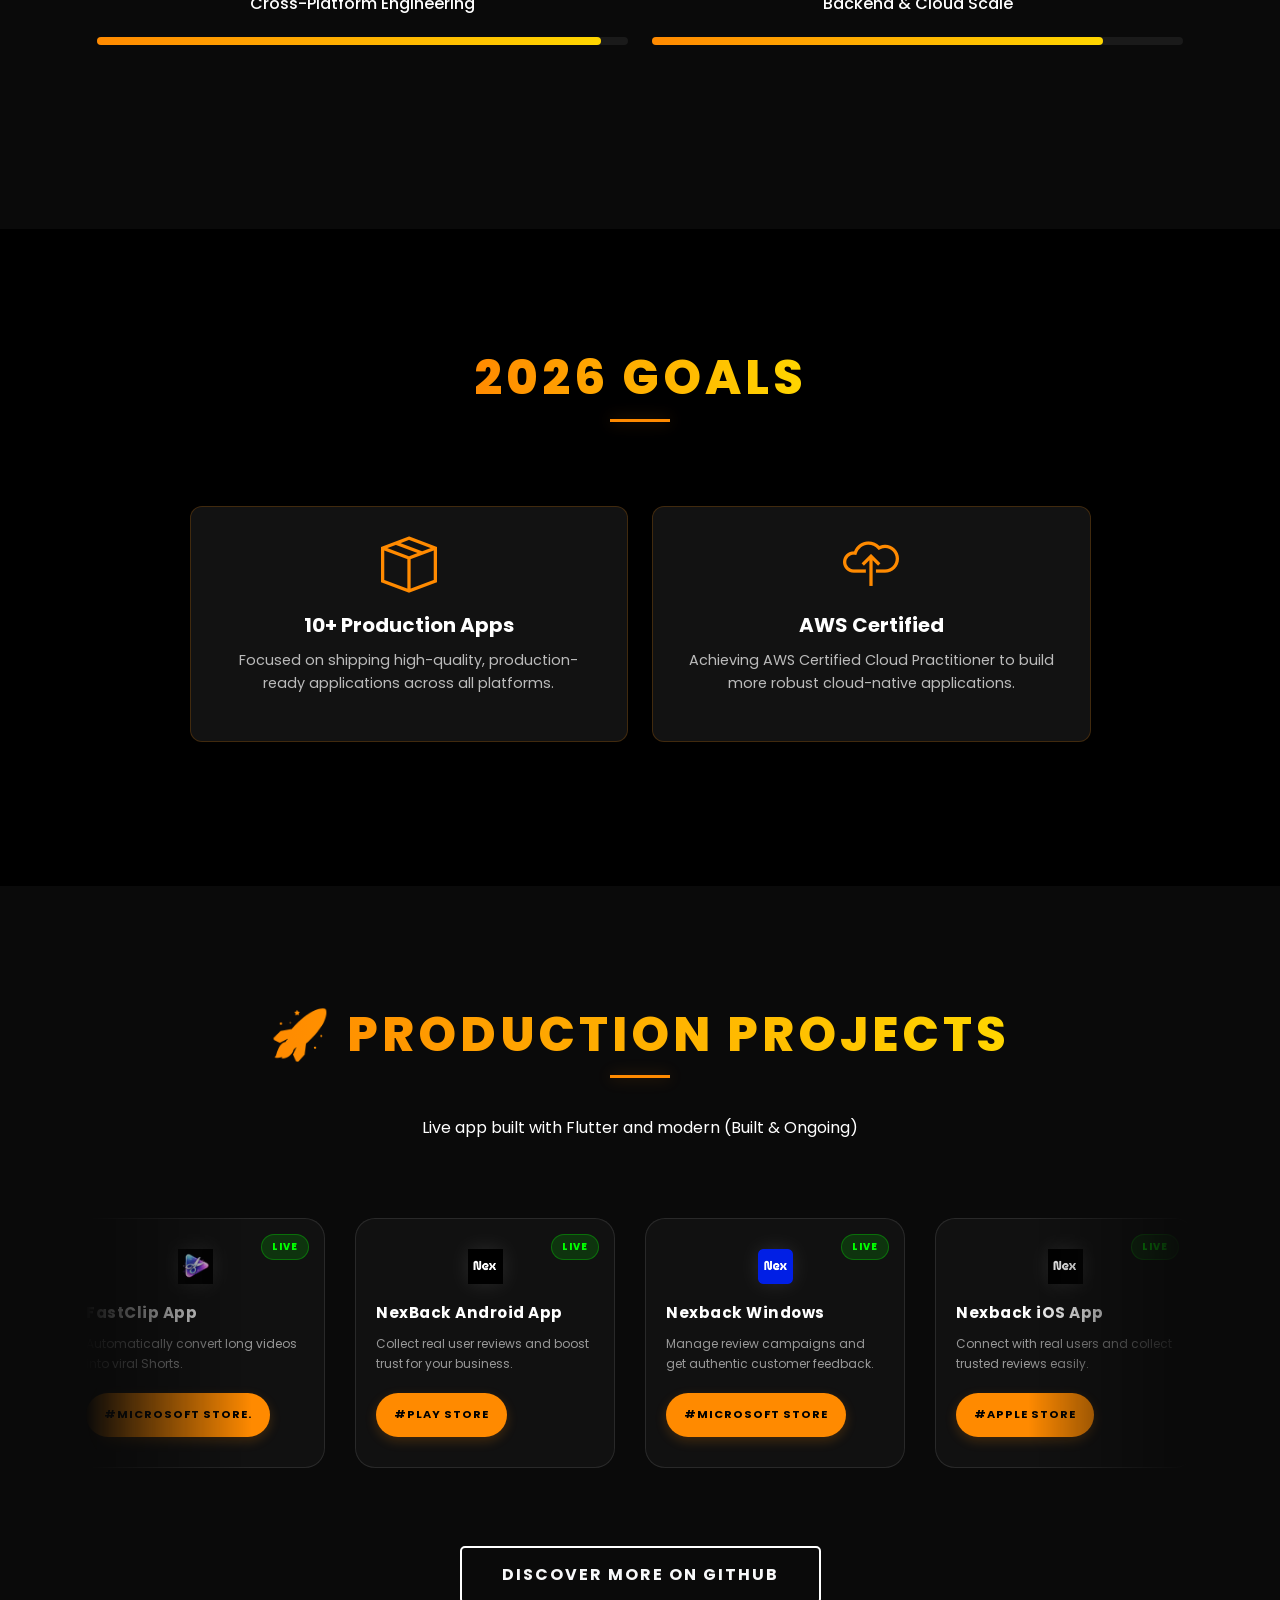
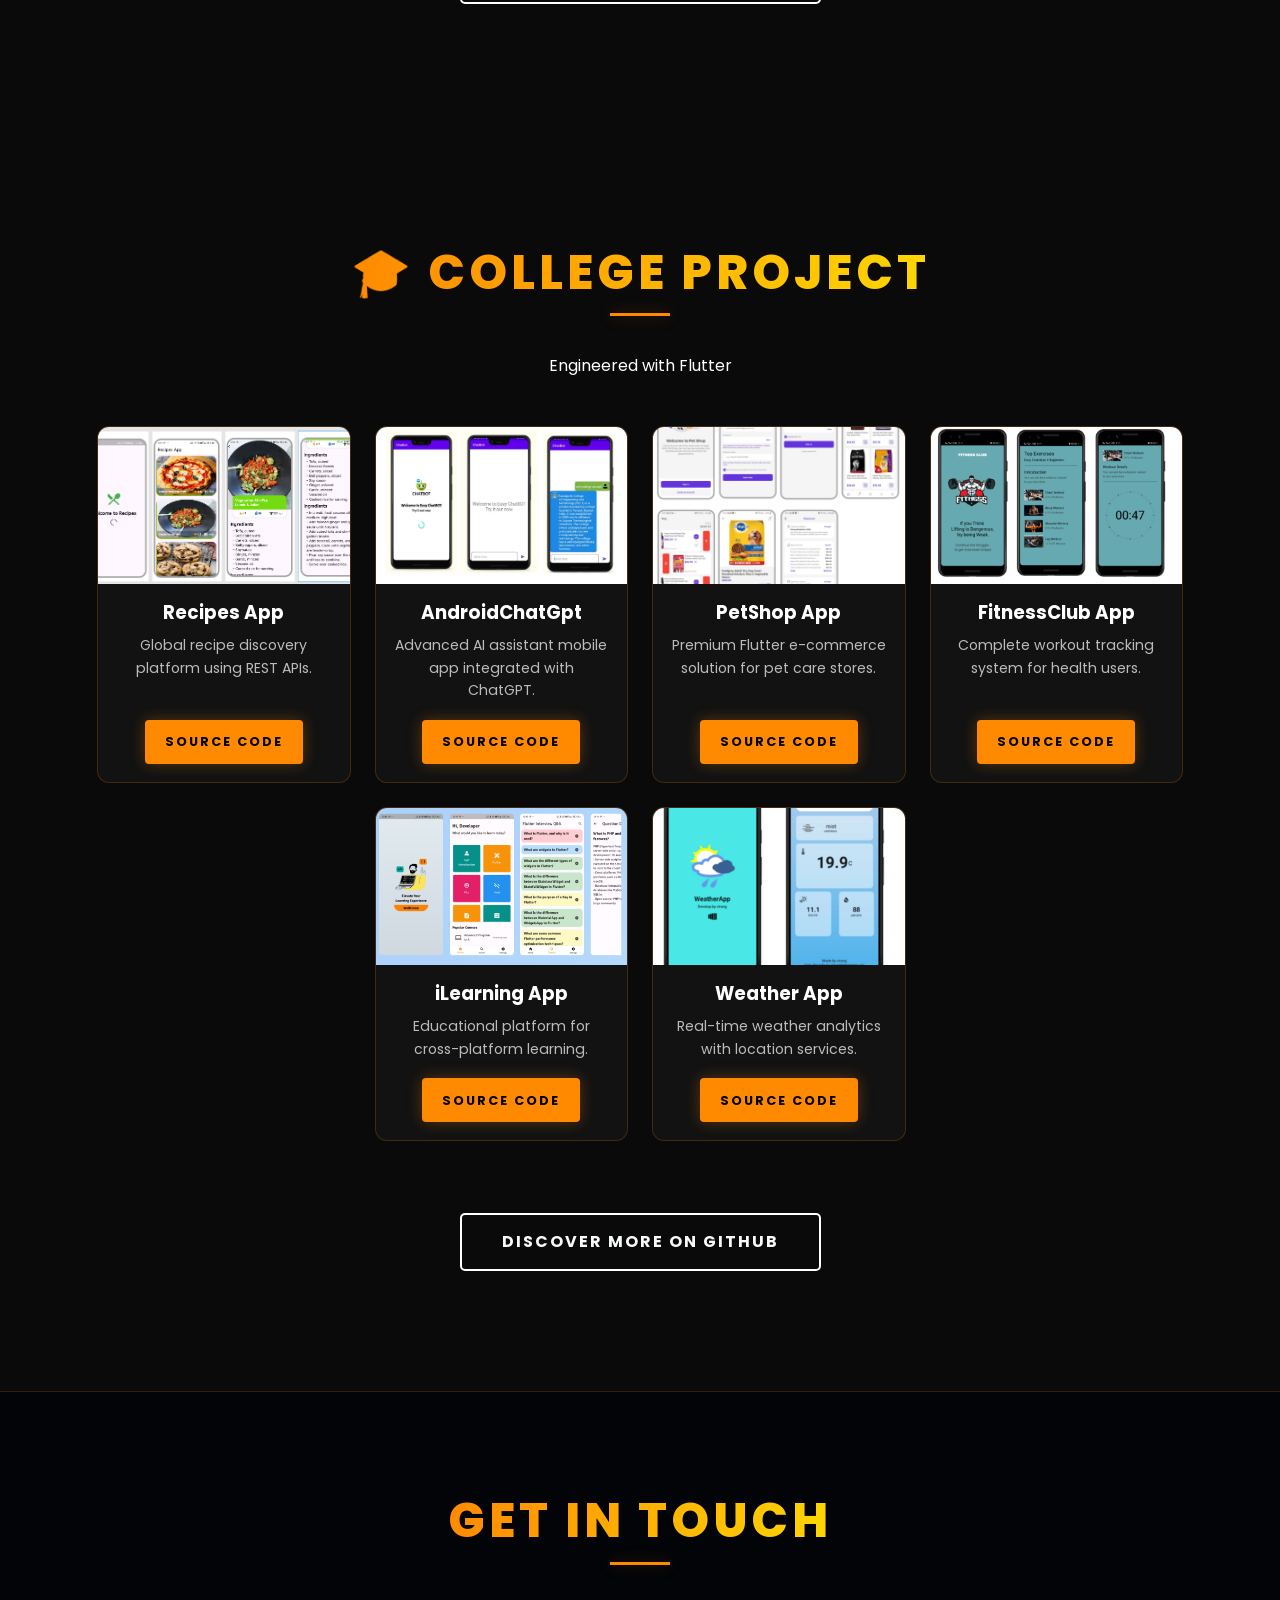
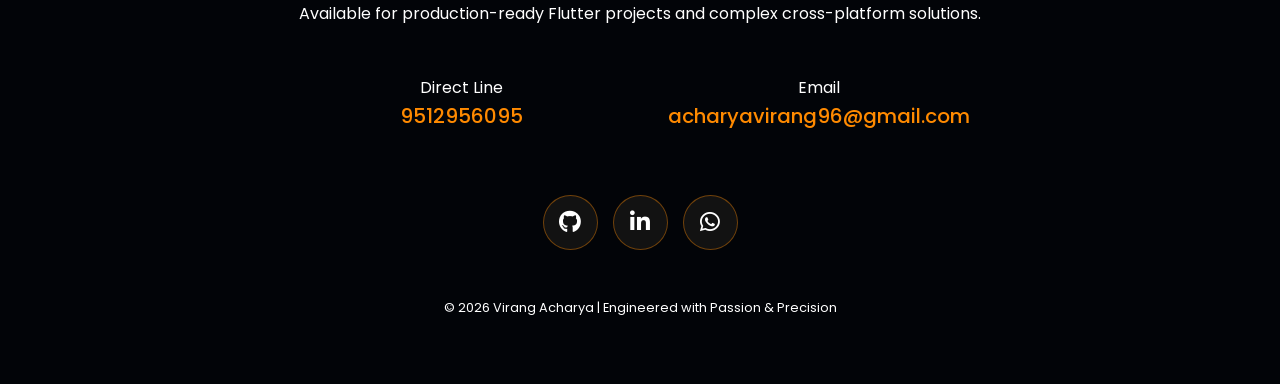
==== commit b6fa8d64: "portfolio's SEO 1.0.3" ====
--- a/index.html
+++ b/index.html
@@ -11,7 +11,7 @@
     <meta name="description"
         content="Virang Acharya - Professional Mobile Application Developer at Nexback Technology. Expert in Flutter, Dart, Android, iOS, Windows (Microsoft Store) & macOS development. AWS Cloud & CI/CD specialist.">
     <meta name="keywords"
-        content="Virang Acharya, Nexback Technology, Flutter Developer, Mobile App Developer, Android Developer, iOS Developer, Windows App Developer, Microsoft Store Developer, macOS Developer, Cross-Platform Development, Dart, Firebase, AWS Cloud, GitHub Actions, CI/CD, App Development Portfolio">
+        content="Virang, Virang Acharya, Acharya Virang, Nexback Technology, Flutter Developer, Mobile App Developer, Android Developer, iOS Developer, Windows App Developer, Microsoft Store Developer, macOS Developer, Cross-Platform Development, Dart, Firebase, AWS Cloud, GitHub Actions, CI/CD, App Development Portfolio">
     <meta name="author" content="Virang Acharya">
     <meta name="robots" content="index, follow">
     <meta name="language" content="English">
@@ -29,7 +29,7 @@
     <meta property="og:title" content="Virang Acharya - Mobile Application Developer | Flutter & Cross-Platform Expert">
     <meta property="og:description"
         content="Professional Mobile Application Developer at Nexback Technology. Expert in Flutter, Dart, Android, iOS, Windows (Microsoft Store), and macOS development.">
-    <meta property="og:image" content="https://virang007.github.io/Portfolio/assets/imgs/virang_new.jpg">
+    <meta property="og:image" content="https://virang007.github.io/Portfolio/assets/imgs/virang_profile.jpg">
     <meta property="og:image:width" content="1200">
     <meta property="og:image:height" content="630">
     <meta property="og:site_name" content="Virang Acharya Portfolio">
@@ -41,7 +41,7 @@
     <meta name="twitter:title" content="Virang Acharya - Mobile Application Developer | Flutter Expert">
     <meta name="twitter:description"
         content="Professional Mobile App Developer at Nexback Technology (nexback.com) specializing in Flutter & Cross-Platform development. Check out my portfolio!">
-    <meta name="twitter:image" content="https://virang007.github.io/Portfolio/assets/imgs/virang_new.jpg">
+    <meta name="twitter:image" content="https://virang007.github.io/Portfolio/assets/imgs/virang_profile.jpg">
 
     <!-- Additional Meta Tags -->
     <meta name="theme-color" content="#FF8A00">
@@ -69,8 +69,15 @@
       "@context": "https://schema.org",
       "@type": "Person",
       "name": "Virang Acharya",
+      "alternateName": ["Virang", "Acharya Virang"],
       "url": "https://virang007.github.io/Portfolio/",
-      "image": "https://virang007.github.io/Portfolio/assets/imgs/virang_new.jpg",
+      "image": [
+        "https://virang007.github.io/Portfolio/assets/imgs/virang_profile.jpg",
+        "https://virang007.github.io/Portfolio/assets/imgs/Virang01.jpeg",
+        "https://virang007.github.io/Portfolio/assets/imgs/Virang02.jpeg",
+        "https://virang007.github.io/Portfolio/assets/imgs/Virang03.jpeg",
+        "https://virang007.github.io/Portfolio/assets/imgs/virang_new.jpg"
+      ],
       "jobTitle": "Mobile Application Developer",
       "worksFor": {
         "@type": "Organization",
@@ -231,8 +238,9 @@
                             Applications (MCA)</strong> with deep practical execution.
                     </p>
                     <p class="mb-4">Currently specializing in cross-platform mobile and desktop development using
-                        <strong>Flutter & Dart</strong>, while scaling my skills in <strong>AWS Cloud
-                            Architecture</strong> and <strong>Node.js</strong> backend systems.
+                        <strong>Flutter & Dart</strong>, while scaling my skills in <strong>AWS Cloud (EC2, S3, RDS,
+                            Lambda, CloudFront,VPC, IAM,)
+                            Architecture</strong> and <strong>Basic-Node.js</strong> backend systems.
                     </p>
 
                     <div class="info-badges mt-4 d-flex flex-wrap">
@@ -253,10 +261,10 @@
                                 <i class="fa-brands fa-github mr-1"></i> Follow
                             </a>
                             <a href="https://github.com/sponsors/Virang007" target="_blank" class="btn btn-gh-sponsor">
-                                <i class="fa-regular fa-heart mr-1 text-danger"></i> Sponsor
+                                <i class="fa-regular fa-heart mr-1"></i> Sponsor
                             </a>
                             <a href="https://www.linkedin.com/in/virang-acharya-3a77b7238/" target="_blank"
-                                class="btn btn-primary ml-2">
+                                class="btn btn-primary ml-1">
                                 <i class="fa-brands fa-linkedin mr-1"></i> Connect on LinkedIn
                             </a>
                         </div>
@@ -318,14 +326,15 @@
     <!-- Skills section -->
     <section class="section bg-dark-variant">
         <div class="container text-center">
-            <h6 class="section-title">Core Arsenal</h6>
+            <h6 class="section-title">Technical Skills</h6>
             <div class="skills-grid mt-5">
                 <div class="skill-item"><i class="fa-solid fa-mobile-screen-button"></i> Flutter & Dart</div>
                 <div class="skill-item"><i class="fa-brands fa-android"></i> Android & iOS</div>
                 <div class="skill-item"><i class="fa-brands fa-windows"></i> Windows & macOS</div>
                 <div class="skill-item"><i class="fa-solid fa-fire"></i> Firebase</div>
                 <div class="skill-item"><i class="fa-brands fa-node-js"></i> Node.js</div>
-                <div class="skill-item"><i class="fa-brands fa-aws"></i> AWS Cloud</div>
+                <div class="skill-item"><i class="fa-brands fa-aws"></i> AWS Cloud <br>(EC2, S3,<br> RDS, Lambda,
+                    CloudFront,VPC, IAM)</div>
                 <div class="skill-item"><i class="fa-solid fa-code"></i> RESTful APIs</div>
                 <div class="skill-item"><i class="fa-brands fa-github"></i> GitHub / CI-CD</div>
                 <div class="skill-item"><i class="fa-brands fa-python"></i> Python</div>
@@ -357,7 +366,7 @@
                 <div class="col-md-5 mb-4">
                     <div class="goal-box">
                         <i class="ti-package"></i>
-                        <h5>15+ Production Apps</h5>
+                        <h5>10+ Production Apps</h5>
                         <p>Focused on shipping high-quality, production-ready applications across all platforms.</p>
                     </div>
                 </div>
@@ -373,11 +382,123 @@
         </div>
     </section>
 
+    <!-- ###################### current project ########################## -->
+    <!-- current project section -->
+    <section id="portfolio" class="section bg-dark-variant">
+        <div class="container text-center">
+            <h6 class="section-title">🚀 Production Projects</h6>
+            <p class="mb-5 text-dim">Live app built with Flutter and modern (Built & Ongoing)</p>
+            <div class="live-projects-wrapper">
+                <div class="live-projects-track">
+
+                    <div class="live-project-card-sm">
+                        <span class="status-badge">Live</span>
+                        <img src="assets/imgs/fastclip.png" alt="FastClip App">
+                        <h5>FastClip App</h5>
+                        <p>Automatically convert long videos into viral Shorts.</p>
+                        <a href="https://apps.microsoft.com/store/detail/9PGK8WL431NL?cid=DevShareMCLPCS"
+                            target="_blank" class="btn btn-sm btn-primary">#Microsoft Store.</a>
+                    </div>
+
+                    <div class="live-project-card-sm">
+                        <span class="status-badge">Live</span>
+                        <img src="assets/imgs/Nexbacklogo1.png" alt="NexBack App">
+                        <h5>NexBack Android App</h5>
+                        <p>Collect real user reviews and boost trust for your business.</p>
+                        <a href="https://play.google.com/store/apps/details?id=com.nexbacktechnology" target="_blank"
+                            class="btn btn-sm btn-primary">#Play Store</a>
+                    </div>
+
+                    <div class="live-project-card-sm">
+                        <span class="status-badge">Live</span>
+                        <img src="assets/imgs/NexbackiconsW.png" alt="NexBack Windows">
+                        <h5>Nexback Windows</h5>
+                        <p>Manage review campaigns and get authentic customer feedback.</p>
+                        <a href="https://apps.microsoft.com/detail/9P2S92T3GCD5" target="_blank"
+                            class="btn btn-sm btn-primary">#Microsoft Store</a>
+                    </div>
+
+                    <div class="live-project-card-sm">
+                        <span class="status-badge">Live</span>
+                        <img src="assets/imgs/Nexbacklogo1.png" alt="NexBack iOS">
+                        <h5>Nexback iOS App</h5>
+                        <p>Connect with real users and collect trusted reviews easily.</p>
+                        <a href="https://apps.apple.com/in/app/nexback/id6760094451" target="_blank"
+                            class="btn btn-sm btn-primary">#Apple Store</a>
+                    </div>
+
+                    <div class="live-project-card-sm">
+                        <span class="status-badge upcoming">Soon</span>
+                        <img src="assets/imgs/NexbackiconsW.png" alt="NexBack MacOS">
+                        <h5>Nexback macOS</h5>
+                        <p>Desktop tool to track and manage verified review campaigns.</p>
+                        <a href="#" class="btn btn-sm btn-primary disabled">Coming Soon</a>
+                    </div>
+
+                    <!-- Duplicate for loop -->
+
+                    <div class="live-project-card-sm">
+                        <span class="status-badge">Live</span>
+                        <img src="assets/imgs/fastclip.png" alt="FastClip App">
+                        <h5>FastClip App</h5>
+                        <p>Powerful clipboard manager and productivity tool for Windows.</p>
+                        <a href="https://apps.microsoft.com/store/detail/9PGK8WL431NL?cid=DevShareMCLPCS"
+                            target="_blank" class="btn btn-sm btn-primary">#Microsoft Store</a>
+                    </div>
+
+                    <div class="live-project-card-sm">
+                        <span class="status-badge">Live</span>
+                        <img src="assets/imgs/Nexbacklogo1.png" alt="NexBack App">
+                        <h5>NexBack Android App</h5>
+                        <p>Collect real user reviews and boost trust for your business.</p>
+                        <a href="https://play.google.com/store/apps/details?id=com.nexbacktechnology" target="_blank"
+                            class="btn btn-sm btn-primary">#Play Store</a>
+                    </div>
+
+                    <div class="live-project-card-sm">
+                        <span class="status-badge">Live</span>
+                        <img src="assets/imgs/NexbackiconsW.png" alt="NexBack Windows">
+                        <h5>Nexback Windows</h5>
+                        <p>Manage review campaigns and get authentic customer feedback.</p>
+                        <a href="https://apps.microsoft.com/detail/9P2S92T3GCD5" target="_blank"
+                            class="btn btn-sm btn-primary">#Microsoft Store</a>
+                    </div>
+
+                    <div class="live-project-card-sm">
+                        <span class="status-badge">Live</span>
+                        <img src="assets/imgs/Nexbacklogo1.png" alt="NexBack iOS">
+                        <h5>Nexback iOS App</h5>
+                        <p>Connect with real users and collect trusted reviews easily.</p>
+                        <a href="https://apps.apple.com/in/app/nexback/id6760094451" target="_blank"
+                            class="btn btn-sm btn-primary">#AppleApp Store</a>
+                    </div>
+
+                    <div class="live-project-card-sm">
+                        <span class="status-badge upcoming">Soon</span>
+                        <img src="assets/imgs/NexbackiconsW.png" alt="NexBack MacOS">
+                        <h5>Nexback macOS</h5>
+                        <p>Desktop tool to track and manage verified review campaigns.</p>
+                        <a href="#" class="btn btn-sm btn-primary disabled">Coming Soon</a>
+                    </div>
+
+                </div>
+            </div>
+
+            <div class="mt-5">
+                <a href="https://github.com/Virang007" target="_blank" class="btn btn-outline-light">Discover More on
+                    GitHub</a>
+            </div>
+        </div>
+    </section>
+
+
+    <!-- ################################################ -->
+
     <!-- Portfolio section -->
     <section id="portfolio" class="section bg-dark-variant">
         <div class="container text-center">
-            <h6 class="section-title">Latest Creations</h6>
-            <p class="mb-5 text-dim">Engineered with Flutter, Powered by Modern Backends</p>
+            <h6 class="section-title">🎓 College Project </h6>
+            <p class="mb-5 text-dim">Engineered with Flutter</p>
 
             <div class="row justify-content-center">
                 <!-- Project 1 -->
@@ -460,6 +581,15 @@
             </div>
         </div>
     </section>
+
+    <!-- SEO Image Gallery (Hidden) -->
+    <div style="display: none;" aria-hidden="true">
+        <img src="assets/imgs/virang_profile.jpg" alt="Virang Acharya - Mobile Application Developer Professional Portrait">
+        <img src="assets/imgs/Virang01.jpeg" alt="Virang Acharya - Flutter Developer Profile Photo">
+        <img src="assets/imgs/Virang02.jpeg" alt="Virang Acharya - Cross-Platform App Expert - Nexback Technology">
+        <img src="assets/imgs/Virang03.jpeg" alt="Virang Acharya - Software Engineer & AWS Cloud Specialist">
+        <img src="assets/imgs/virang_new.jpg" alt="Virang Acharya - Professional Headshot">
+    </div>
 
     <!-- Page Footer -->
     <footer id="contact" class="page-footer">
--- a/assets/css/steller.css
+++ b/assets/css/steller.css
@@ -568,41 +568,228 @@
 }
 
 /* GitHub Actions Styling */
-.btn-gh-follow {
-  background: #21262d !important;
-  color: #c9d1d9 !important;
-  border: 1px solid rgba(240, 246, 252, 0.1) !important;
-  padding: 6px 16px !important;
-  font-size: 0.9rem !important;
-  font-weight: 500 !important;
-  text-transform: none !important;
-  letter-spacing: normal !important;
-  border-radius: 6px !important;
-}
-
-.btn-gh-follow:hover {
-  background: #30363d !important;
-  border-color: #8b949e !important;
-  transform: none !important;
-}
-
-.btn-gh-sponsor {
-  background: transparent !important;
-  color: #c9d1d9 !important;
-  border: 1px solid rgba(240, 246, 252, 0.1) !important;
-  padding: 6px 16px !important;
-  font-size: 0.9rem !important;
-  font-weight: 500 !important;
-  text-transform: none !important;
-  letter-spacing: normal !important;
-  border-radius: 6px !important;
-}
-
-.btn-gh-sponsor:hover {
-  border-color: #8b949e !important;
-  transform: none !important;
-}
-
+/* GitHub Actions Styling - Unified */
+
+/* Unified styles for GitHub Action buttons */
+.github-actions .btn {
+    height: 42px !important;
+    padding: 10px 20px !important;
+    font-size: 0.9rem !important;
+    font-weight: 600 !important;
+    text-transform: none !important;
+    letter-spacing: normal !important;
+    border-radius: 30px !important;
+    background: var(--primary) !important;
+    color: var(--bg-main) !important;
+    border: 1px solid var(--primary) !important;
+    display: inline-flex !important;
+    align-items: center !important;
+    justify-content: center !important;
+    transition: all 0.3s ease !important;
+    margin-top: 5px;
+}
+
+.github-actions .btn:hover {
+    background: #ffffff !important;
+    color: #000000 !important;
+    border-color: #ffffff !important;
+    transform: translateY(-2px);
+    box-shadow: 0 5px 15px rgba(255, 138, 0, 0.4);
+}
+
+.github-actions .btn i {
+    font-size: 1.1rem;
+}
+
+/* Live Projects Slider */
+.live-projects-wrapper {
+    overflow: hidden;
+    padding: 30px 0;
+    position: relative;
+    width: 100%;
+    mask-image: linear-gradient(to right, transparent, black 15%, black 85%, transparent);
+}
+
+.live-projects-track {
+    display: flex;
+    width: max-content;
+    animation: scroll-left 50s linear infinite;
+}
+
+.live-projects-track:hover {
+    animation-play-state: paused;
+}
+
+@keyframes scroll-left {
+    0% { transform: translateX(0); }
+    100% { transform: translateX(-50%); }
+}
+
+/* Responsive Production Projects Slider */
+@media (max-width: 991px) {
+    .live-projects-wrapper {
+        overflow-x: auto !important;
+        -webkit-overflow-scrolling: touch;
+        scroll-snap-type: x mandatory;
+        mask-image: none !important; /* Better visibility on mobile */
+        padding: 20px 0 40px !important;
+    }
+
+    .live-projects-wrapper::-webkit-scrollbar {
+        height: 4px;
+    }
+
+    .live-projects-wrapper::-webkit-scrollbar-thumb {
+        background: var(--primary);
+        border-radius: 10px;
+    }
+
+    .live-projects-track {
+        animation: none !important;
+        display: flex !important;
+        width: max-content !important;
+        padding-left: 20px !important;
+        padding-right: 20px !important;
+    }
+
+    .live-project-card-sm {
+        width: 300px !important; /* Larger focus on mobile */
+        margin-right: 15px !important;
+        margin-left: 0 !important;
+        scroll-snap-align: center;
+        flex-shrink: 0 !important;
+    }
+}
+
+.live-project-card-sm {
+    width: 260px; /* Adjusted for better content fit */
+    flex-shrink: 0;
+    margin: 0 15px;
+    background: rgba(255, 255, 255, 0.03) !important;
+    backdrop-filter: blur(15px);
+    border: 1px solid rgba(255, 255, 255, 0.1) !important;
+    border-radius: 20px !important;
+    padding: 30px 20px !important;
+    text-align: left;
+    transition: all 0.5s cubic-bezier(0.4, 0, 0.2, 1) !important;
+    display: flex;
+    flex-direction: column;
+    position: relative;
+    overflow: hidden;
+}
+
+.live-project-card-sm::before {
+    content: '';
+    position: absolute;
+    top: -50%;
+    left: -50%;
+    width: 200%;
+    height: 200%;
+    background: radial-gradient(circle at center, rgba(255, 138, 0, 0.1), transparent 70%);
+    opacity: 0;
+    transition: opacity 0.5s ease;
+    pointer-events: none;
+}
+
+.live-project-card-sm:hover {
+    border-color: rgba(255, 138, 0, 0.4) !important;
+    transform: translateY(-10px) scale(1.02) !important;
+    background: rgba(255, 138, 0, 0.05) !important;
+    box-shadow: 0 20px 40px rgba(0, 0, 0, 0.4), 0 0 20px rgba(255, 138, 0, 0.1);
+}
+
+.live-project-card-sm:hover::before {
+    opacity: 1;
+}
+
+.live-project-card-sm img {
+    height: 35px !important;
+    width: auto;
+    object-fit: contain;
+    margin-bottom: 20px !important;
+    filter: drop-shadow(0 0 10px rgba(255, 255, 255, 0.1));
+    transition: transform 0.3s ease;
+}
+
+.live-project-card-sm:hover img {
+    transform: scale(1.1);
+}
+
+.live-project-card-sm h5 {
+    font-size: 0.95rem !important;
+    font-weight: 700 !important;
+    color: var(--text-main) !important;
+    margin-bottom: 12px !important;
+    letter-spacing: 0.5px;
+}
+
+.live-project-card-sm p {
+    font-size: 0.75rem !important;
+    color: var(--text-dim) !important;
+    line-height: 1.6 !important;
+    margin-bottom: 20px !important;
+    height: 3.2em !important; 
+    display: -webkit-box;
+    -webkit-line-clamp: 2 !important;
+    line-clamp: 2 !important;
+    -webkit-box-orient: vertical;
+    overflow: hidden;
+    opacity: 0.8;
+}
+
+.live-project-card-sm .btn-sm {
+    margin-top: auto;
+    width: fit-content;
+    padding: 8px 18px !important;
+    font-size: 0.7rem !important;
+    border-radius: 30px !important;
+    font-weight: 700 !important;
+    text-transform: uppercase;
+    letter-spacing: 1px;
+    background: var(--primary) !important;
+    border: none !important;
+    color: var(--bg-main) !important;
+    box-shadow: 0 4px 12px rgba(255, 138, 0, 0.2);
+}
+
+.live-project-card-sm .btn-sm:hover {
+    background: white !important;
+    color: black !important;
+    transform: scale(1.05);
+}
+
+.live-project-card-sm .btn-sm.disabled {
+    background: rgba(255, 255, 255, 0.1) !important;
+    color: rgba(255, 255, 255, 0.3) !important;
+    cursor: not-allowed;
+    box-shadow: none;
+}
+
+/* Status Badge */
+.status-badge {
+    position: absolute;
+    top: 15px;
+    right: 15px;
+    background: rgba(0, 255, 0, 0.15);
+    color: #00ff00;
+    font-size: 0.6rem;
+    font-weight: 800;
+    padding: 4px 10px;
+    border-radius: 20px;
+    border: 1px solid rgba(0, 255, 0, 0.3);
+    text-transform: uppercase;
+    letter-spacing: 1px;
+    z-index: 2;
+}
+
+.status-badge.upcoming {
+    background: rgba(255, 138, 0, 0.15);
+    color: var(--primary);
+    border-color: rgba(255, 138, 0, 0.3);
+}
+
+
+/* GitHub stats styling */
 .gh-stats {
   font-size: 0.9rem;
   color: var(--text-dim);
@@ -1522,4 +1709,127 @@
 
 * {
   max-width: 100%;
-}+}
+/* =========================================
+   SIDEBAR & PHOTO GALLERY (SEO VISIBILITY)
+   ========================================= */
+
+/* Floating Profile Sidebar */
+.profile-sidebar {
+    position: fixed;
+    right: 20px;
+    top: 50%;
+    transform: translateY(-50%);
+    z-index: 1000;
+    display: flex;
+    flex-direction: column;
+    gap: 15px;
+    background: rgba(0, 0, 0, 0.4);
+    backdrop-filter: blur(10px);
+    padding: 10px;
+    border-radius: 50px;
+    border: 1px solid var(--glass-border);
+    box-shadow: var(--neon-shadow);
+    transition: var(--transition);
+}
+
+.sidebar-img {
+    width: 45px;
+    height: 45px;
+    border-radius: 50%;
+    border: 2px solid var(--primary);
+    object-fit: cover;
+    cursor: pointer;
+    transition: transform 0.3s ease, border-color 0.3s ease;
+}
+
+.sidebar-img:hover {
+    transform: scale(1.2);
+    border-color: var(--secondary);
+    box-shadow: 0 0 15px var(--primary);
+}
+
+/* About Section Photo Stack */
+.photo-stack {
+    position: relative;
+    width: 300px;
+    height: 300px;
+    margin: 0 auto 50px;
+}
+
+.photo-stack img {
+    position: absolute;
+    width: 100%;
+    height: 100%;
+    object-fit: cover;
+    border-radius: 20px;
+    border: 3px solid var(--primary);
+    box-shadow: 0 10px 30px rgba(0,0,0,0.5);
+    transition: transform 0.4s cubic-bezier(0.175, 0.885, 0.32, 1.275);
+}
+
+.photo-stack img:nth-child(1) { transform: rotate(-5deg); z-index: 4; }
+.photo-stack img:nth-child(2) { transform: rotate(3deg); z-index: 3; opacity: 0.8; }
+.photo-stack img:nth-child(3) { transform: rotate(-10deg); z-index: 2; opacity: 0.6; }
+.photo-stack img:nth-child(4) { transform: rotate(8deg); z-index: 1; opacity: 0.4; }
+
+.photo-stack:hover img {
+    transform: rotate(0) translate(0, -10px);
+    opacity: 1;
+    z-index: 5;
+}
+
+/* Footer Profile Gallery */
+.footer-profile-gallery {
+    display: flex;
+    justify-content: center;
+    gap: 10px;
+    margin-bottom: 20px;
+}
+
+.footer-profile-gallery img {
+    width: 40px;
+    height: 40px;
+    border-radius: 50%;
+    border: 1px solid var(--primary);
+    object-fit: cover;
+    transition: var(--transition);
+}
+
+.footer-profile-gallery img:hover {
+    transform: scale(1.1);
+    border-color: #fff;
+}
+
+/* Navbar Identity Badge */
+.nav-identity {
+    display: flex;
+    align-items: center;
+    gap: 8px;
+    margin-right: 15px;
+}
+
+.nav-identity img {
+    width: 32px;
+    height: 32px;
+    border-radius: 50%;
+    border: 1px solid var(--primary);
+}
+
+/* Responsive Overrides */
+@media (max-width: 768px) {
+    .profile-sidebar {
+        right: 10px;
+        padding: 5px;
+        gap: 8px;
+    }
+    .sidebar-img {
+        width: 35px;
+        height: 35px;
+    }
+    .photo-stack {
+        width: 200px;
+        height: 200px;
+    }
+}
+
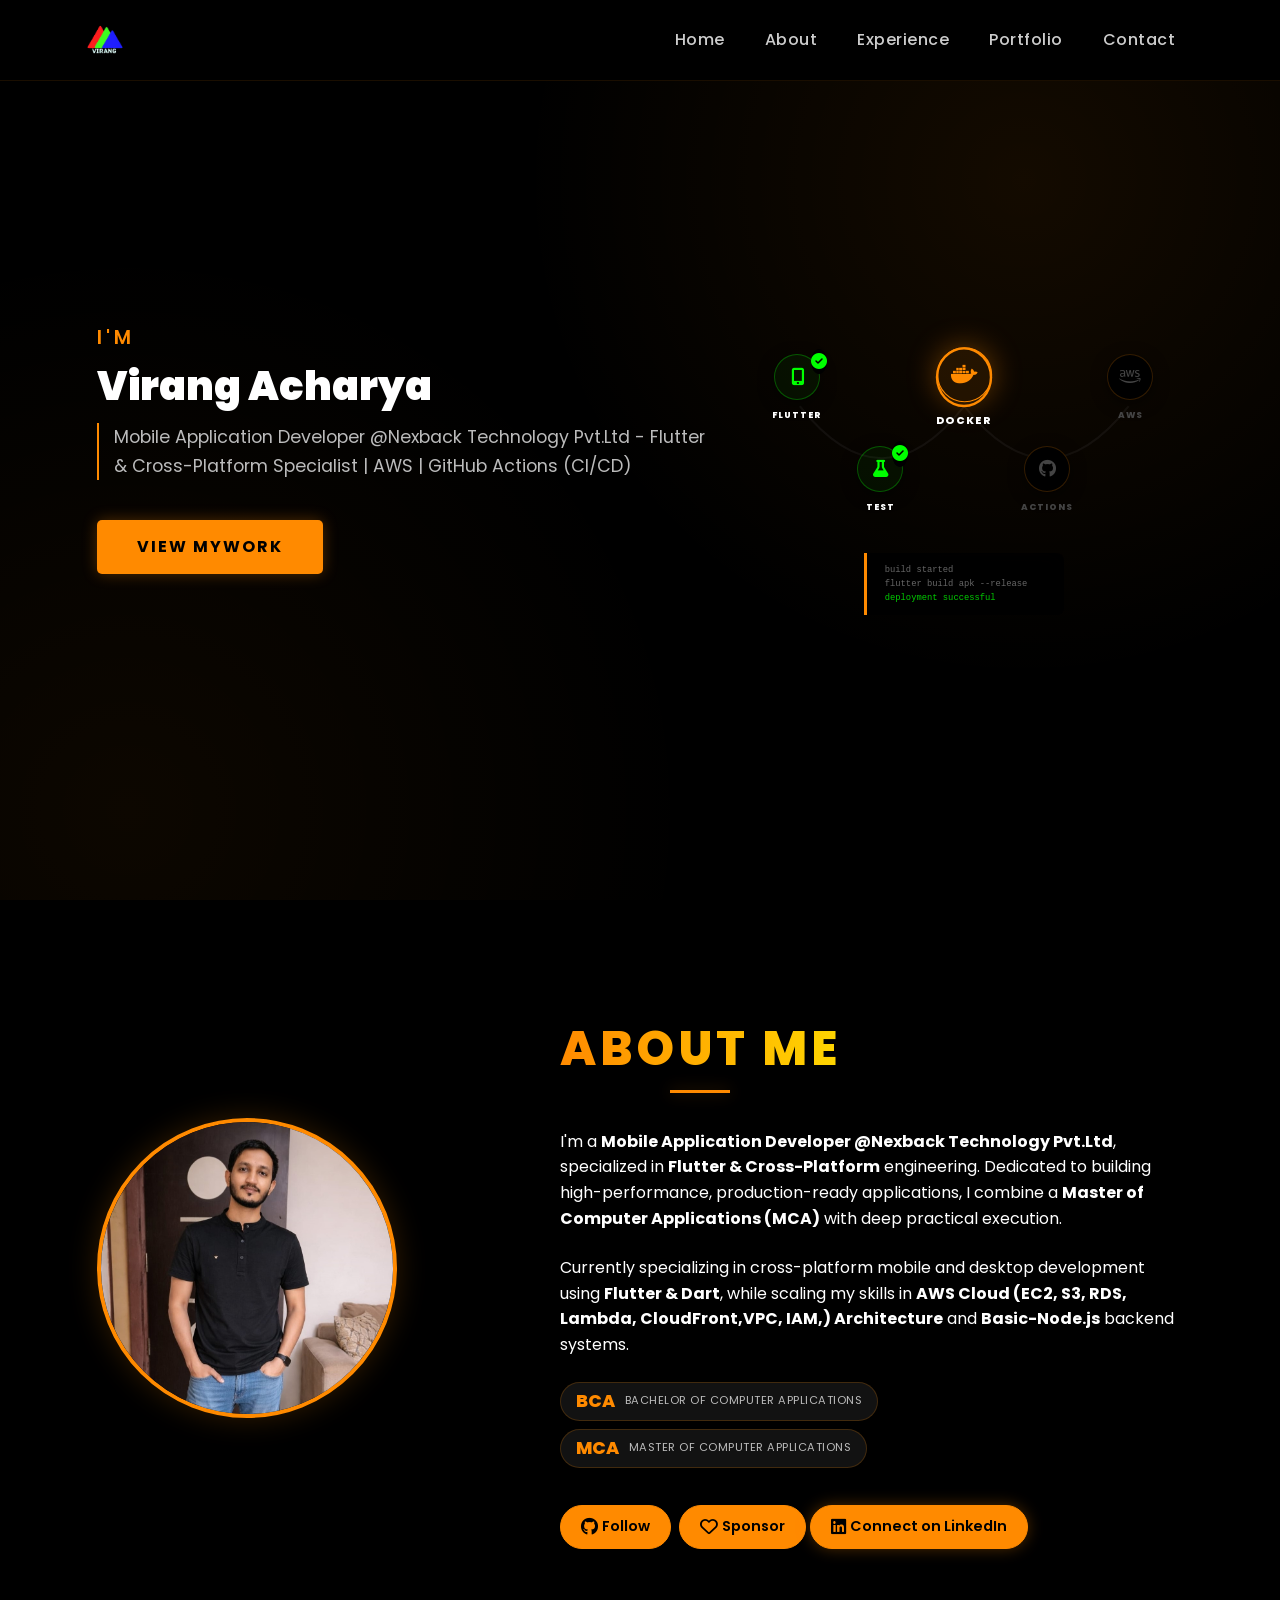
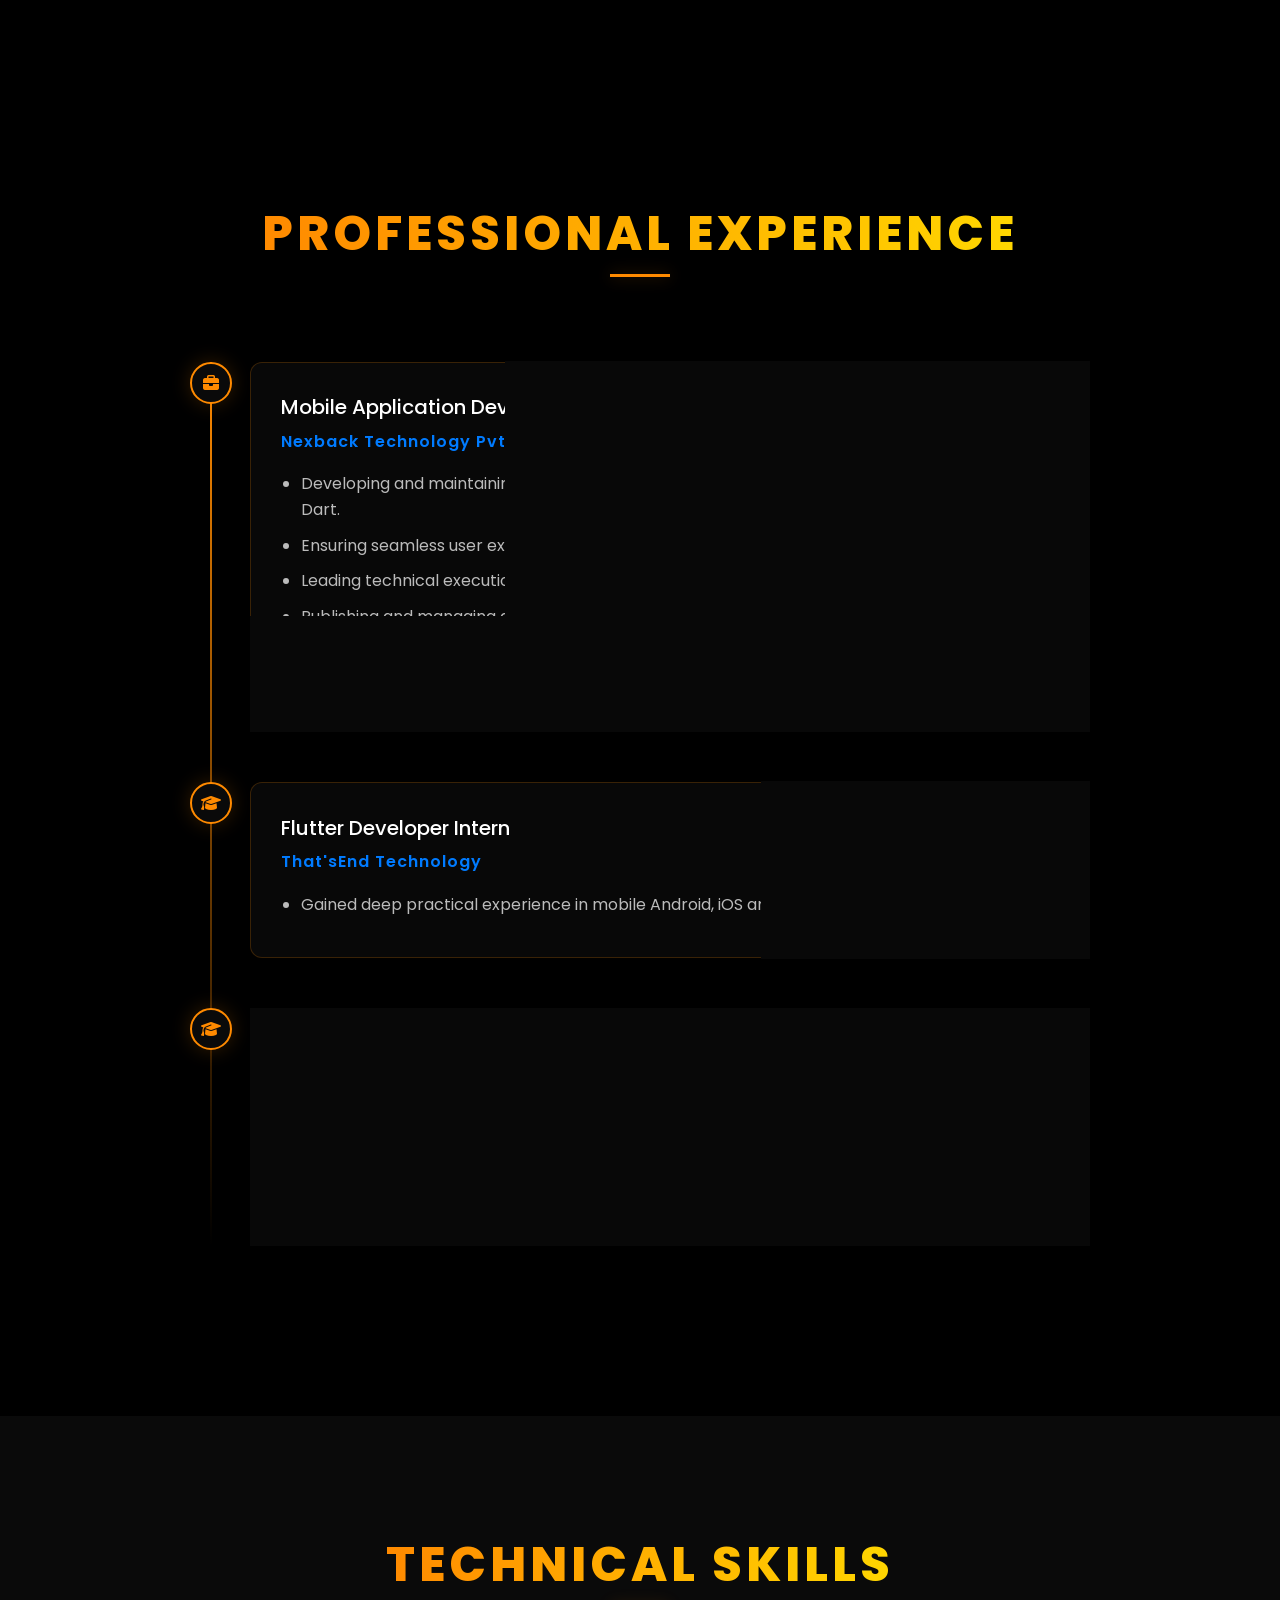
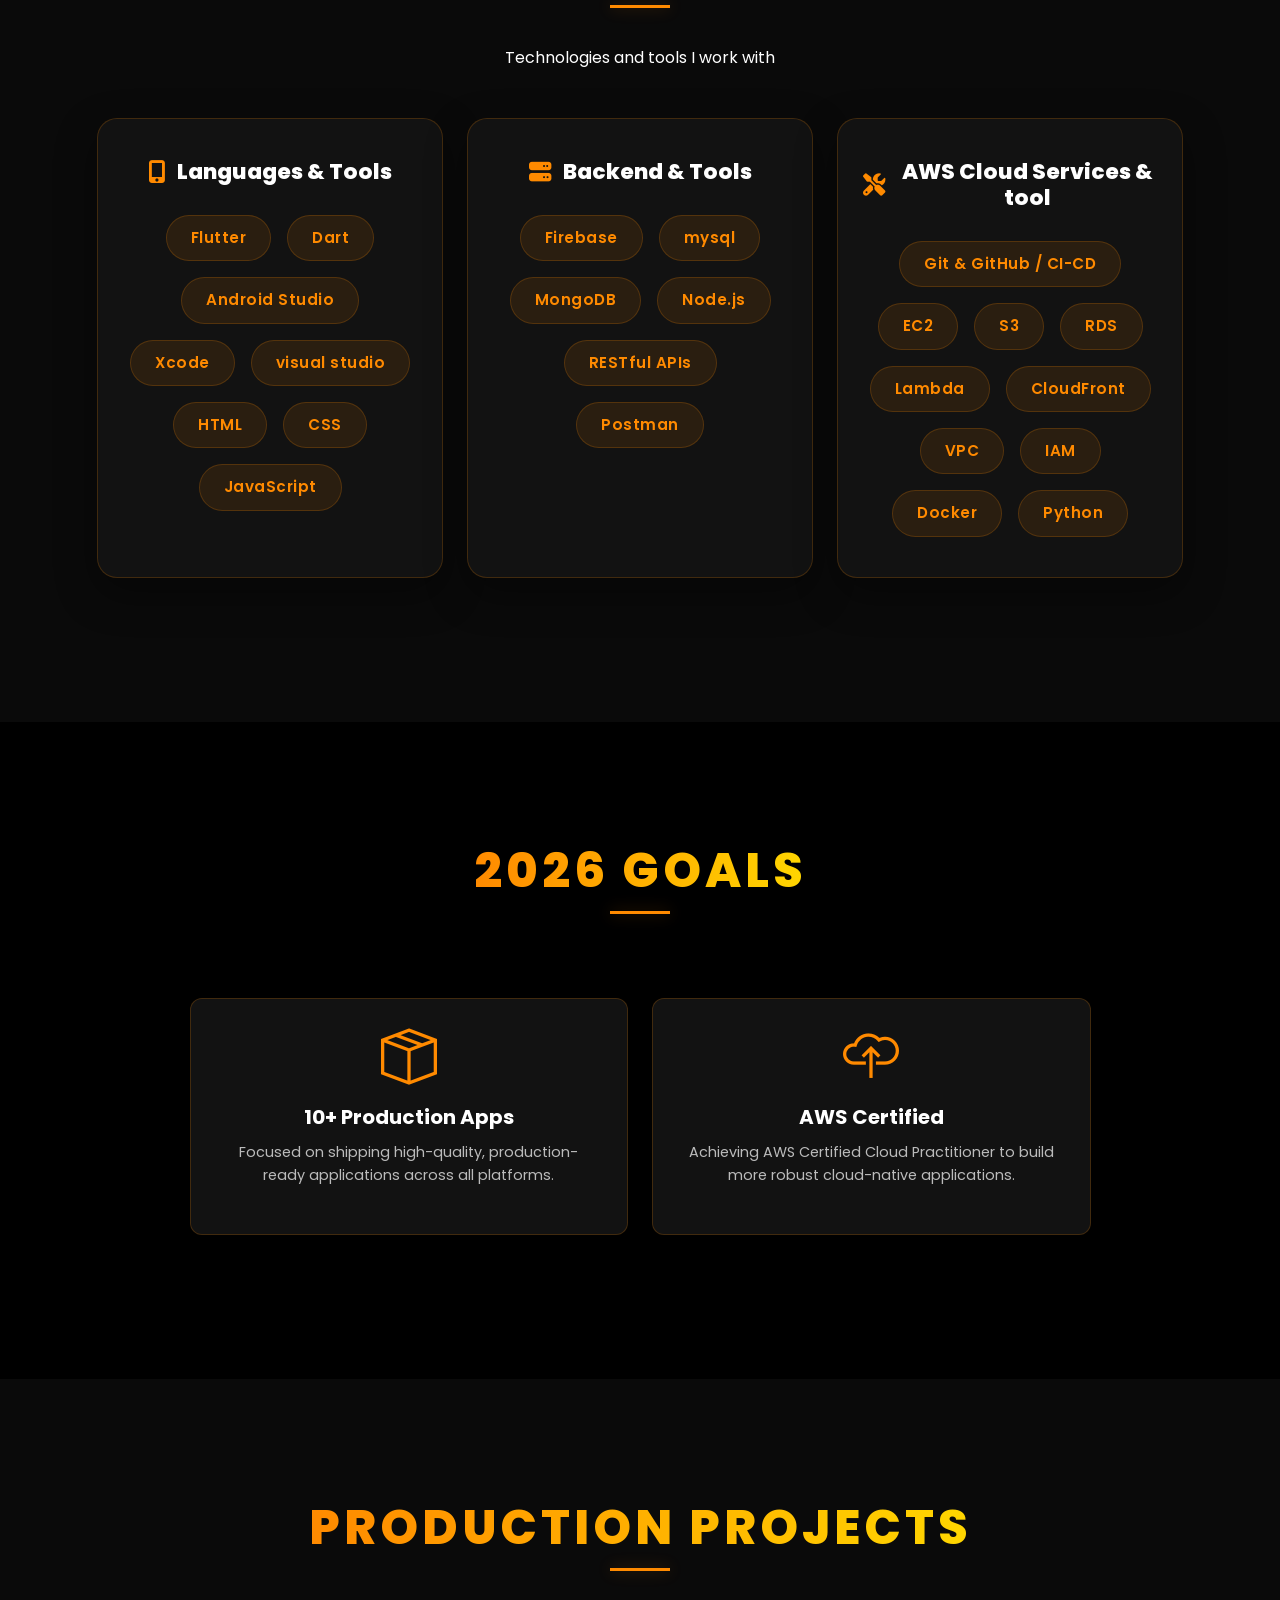
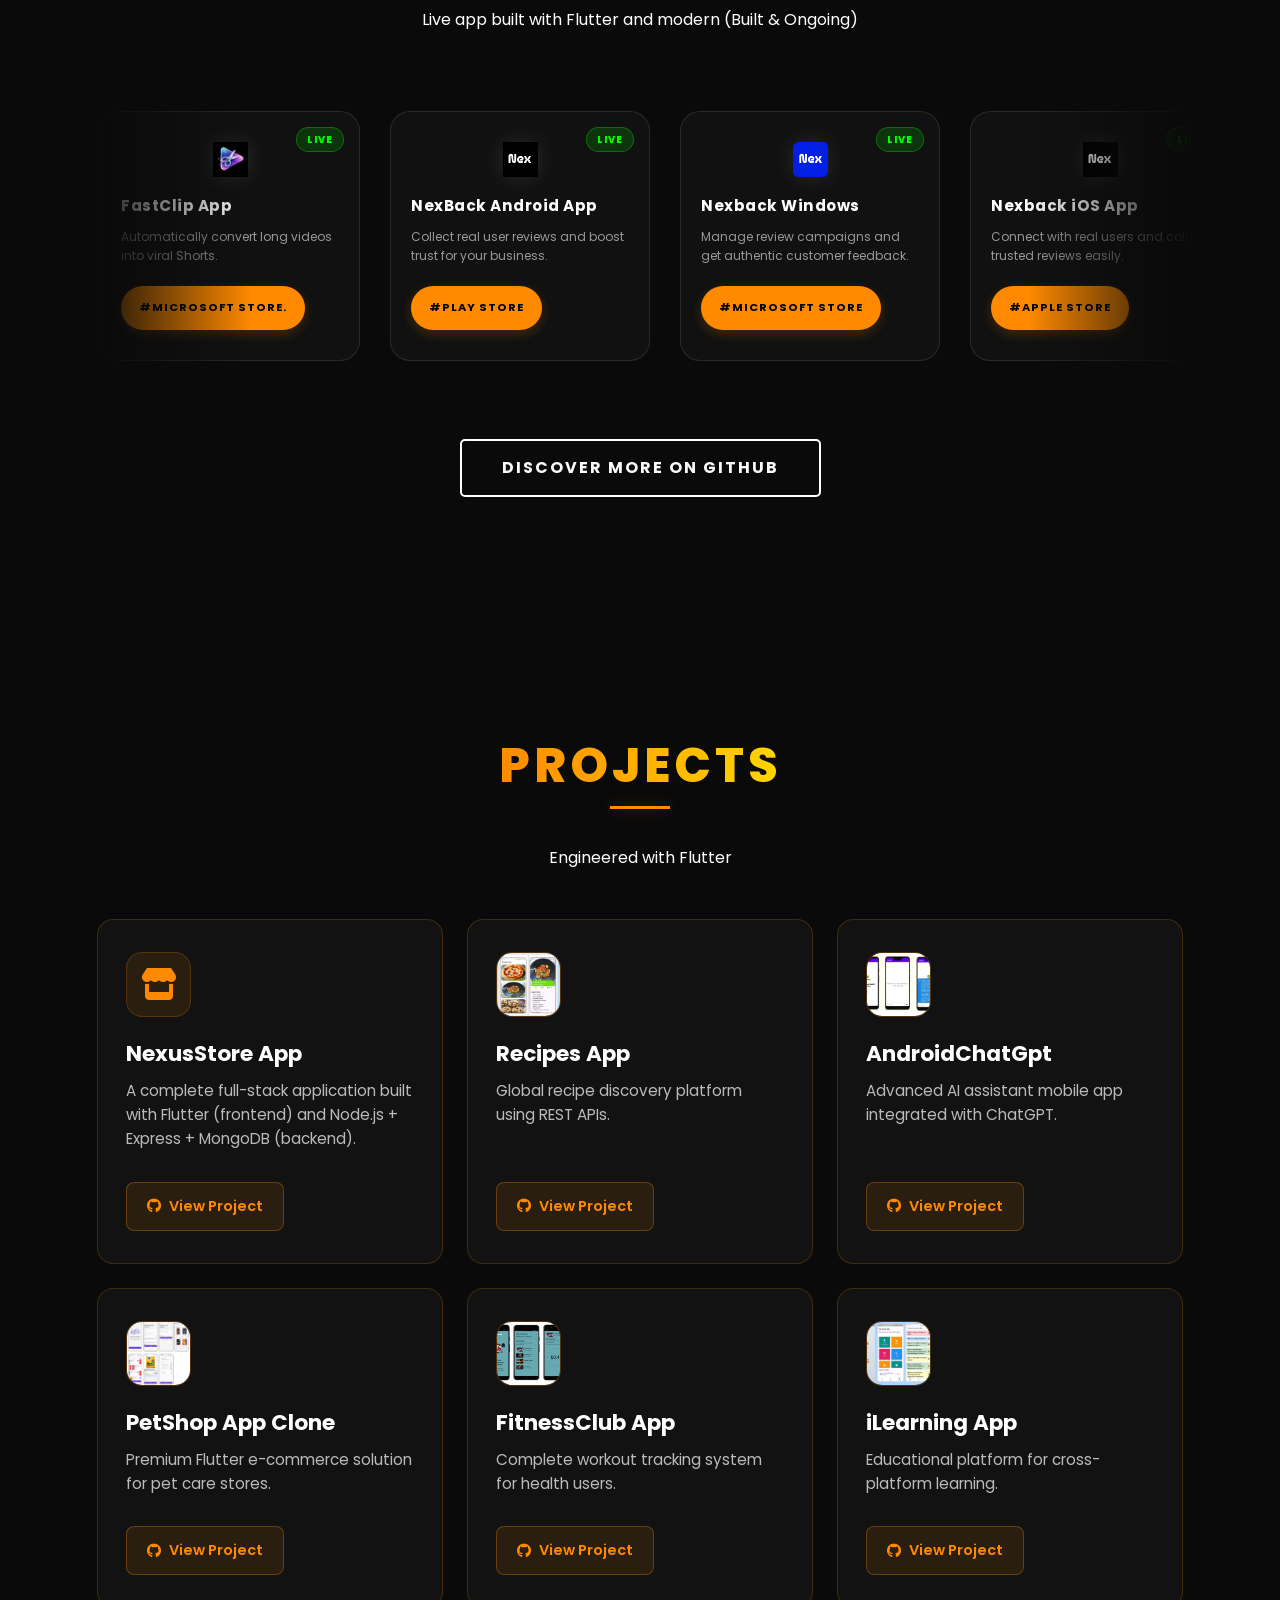
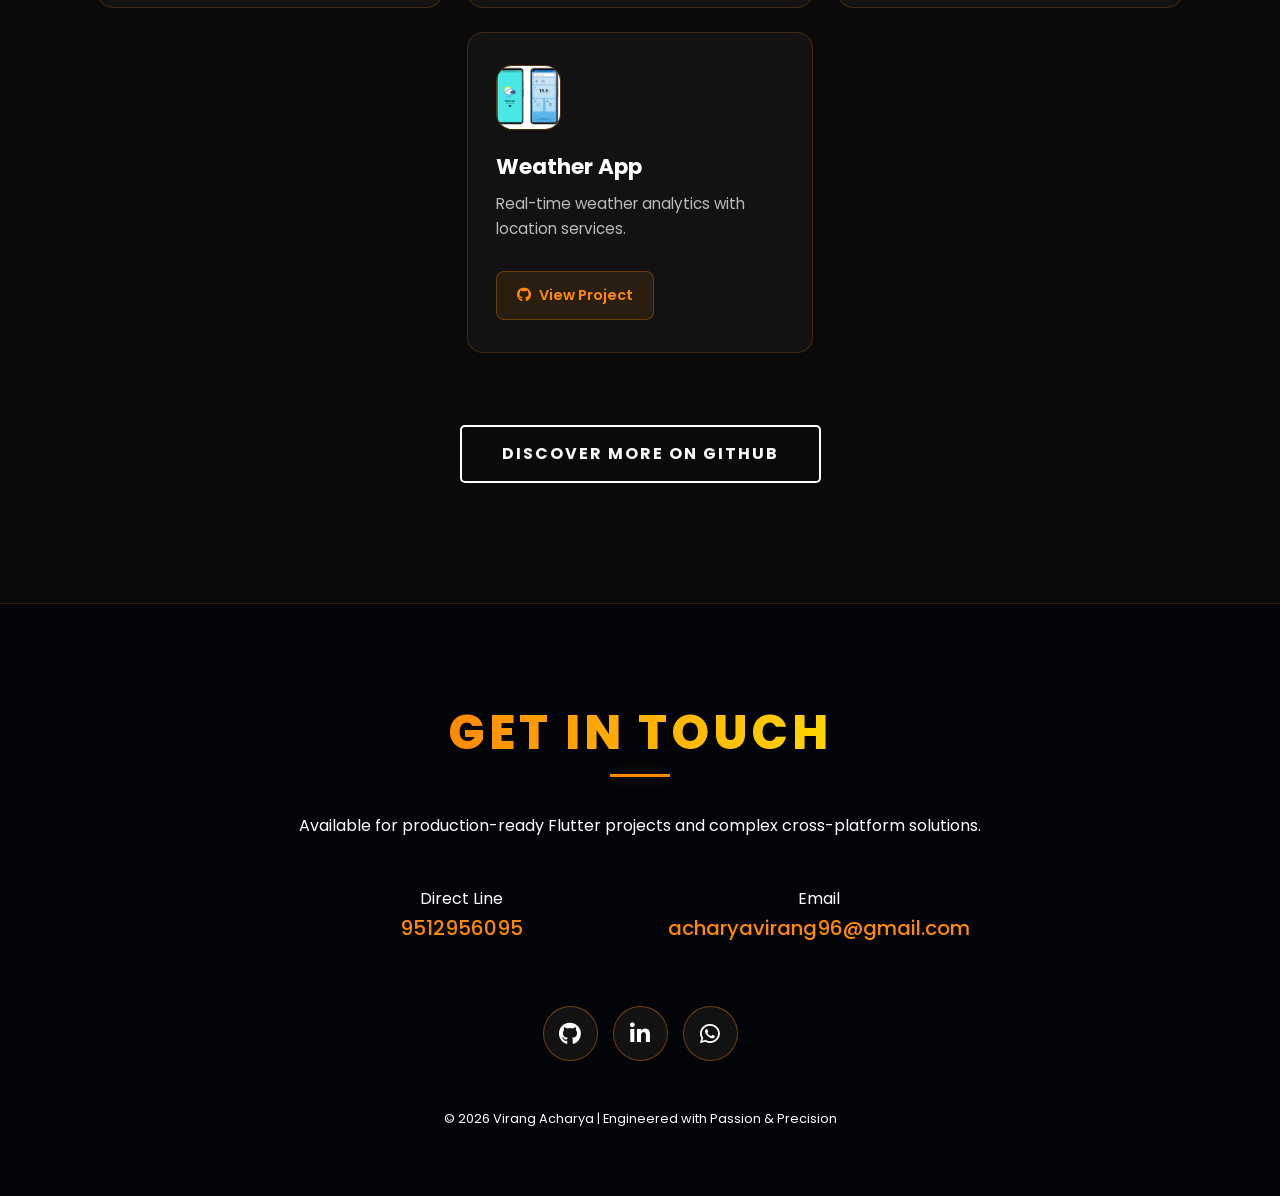
==== commit fe085f66: "Last updated: 01/04/26" ====
--- a/index.html
+++ b/index.html
@@ -48,7 +48,7 @@
     <meta name="msapplication-TileColor" content="#FF8A00">
 
     <!-- Favicon -->
-    <link rel="icon" href="assets/imgs/mylogo3.png" type="image/png">
+    <link rel="icon" href="assets/imgs/mylogoa.png" type="image/png">
     <link rel="apple-touch-icon" href="assets/imgs/mylogo3.png">
 
     <!-- Bootstrap 4.5.3 CDN -->
@@ -148,12 +148,12 @@
             <div class="row align-items-center">
                 <div class="col-lg-7">
                     <div class="infos">
-                        <h6 class="subtitle">IMAGINE . CREATE . DEPLOY</h6>
-                        <h4 class="title">VIRANG ACHARYA</h4>
+                        <h6 class="subtitle">I'M</h6>
+                        <h4 class="title">Virang Acharya</h4>
                         <p class="header-mono">Mobile Application Developer @Nexback Technology Pvt.Ltd - Flutter &
                             Cross-Platform Specialist | AWS | GitHub Actions (CI/CD)</p>
                         <div class="buttons pt-4">
-                            <a href="#portfolio" class="btn btn-primary">View My Work</a>
+                            <a href="#portfolio" class="btn btn-primary">View MyWork</a>
                             <!-- <button class="btn btn-outline-light" onclick="downloadCV()">Download CV</button> -->
                         </div>
                     </div>
@@ -230,7 +230,7 @@
                         style="max-width: 300px; aspect-ratio: 1/1; object-fit: cover;">
                 </div>
                 <div class="col-md-7">
-                    <h6 class="section-title">Who Am I?</h6>
+                    <h6 class="section-title">about me</h6>
                     <p class="mb-4">I'm a <strong>Mobile Application Developer @Nexback Technology Pvt.Ltd</strong>,
                         specialized
                         in <strong>Flutter & Cross-Platform</strong> engineering. Dedicated to building
@@ -293,12 +293,16 @@
                         <h6 class="exp-company text-primary">Nexback Technology Pvt.Ltd</h6>
                         <ul class="exp-list">
                             <li>Developing and maintaining high-performance cross-platform applications using
-                                **Flutter** and **Dart**.
+                                Flutter and Dart.
                             </li>
-                            <li>Ensuring seamless user experiences across **Android, iOS, Windows, and macOS**.</li>
+                            <li>Ensuring seamless user experiences across Android, iOS, Windows, and macOS.</li>
                             <li>Leading technical execution for production-ready solutions @Nexback Technology.</li>
-                            <li>Publishing and managing apps on **Google Play Store, Apple App Store, Microsoft Store,
-                                Windows Store, and macOS App Store**.</li>
+                            <li>Publishing and managing apps on Google Play Store, Apple App Store, Microsoft Store,
+                                Windows Store, and macOS App Store.</li>
+                            <li>
+                                Technologies: Git & GitHub, CI/CD, AWS (EC2, S3, RDS, Lambda, CloudFront, VPC, IAM),
+                                Docker.
+                            </li>
                         </ul>
                     </div>
                 </div>
@@ -311,7 +315,7 @@
                     <div class="exp-content">
                         <div class="exp-header">
                             <h5 class="exp-title">Flutter Developer Intern</h5>
-                            <span class="exp-date">Feb 2024 - Oct 2024</span>
+                            <span class="exp-date">Dec 2024 - Jul 2025</span>
                         </div>
                         <h6 class="exp-company text-primary">That'sEnd Technology</h6>
                         <ul class="exp-list">
@@ -319,6 +323,25 @@
                         </ul>
                     </div>
                 </div>
+
+                <!-- Internship Role 2 -->
+                <div class="exp-item">
+                    <div class="exp-icon">
+                        <i class="fa-solid fa-graduation-cap"></i>
+                    </div>
+                    <div class="exp-content">
+                        <div class="exp-header">
+                            <h5 class="exp-title">Flutter Developer Interniship</h5>
+                            <span class="exp-date">Apr 2024 - Oct 2024</span>
+                        </div>
+                        <h6 class="exp-company text-primary">Vaug Digital Solutions - Baroda, Gujarat</h6>
+                        <ul class="exp-list">
+                            <li>Developed and deployed TrustoPayApp, a secure payment application for Android and iOS,
+                                enhancing transaction security and user experience.</li>
+                            <li>Utilized Dart, Firebase, and RESTful APIs to create robust and scalable solutions.</li>
+                        </ul>
+                    </div>
+                </div>
             </div>
         </div>
     </section>
@@ -326,35 +349,70 @@
     <!-- Skills section -->
     <section class="section bg-dark-variant">
         <div class="container text-center">
+
             <h6 class="section-title">Technical Skills</h6>
-            <div class="skills-grid mt-5">
-                <div class="skill-item"><i class="fa-solid fa-mobile-screen-button"></i> Flutter & Dart</div>
-                <div class="skill-item"><i class="fa-brands fa-android"></i> Android & iOS</div>
-                <div class="skill-item"><i class="fa-brands fa-windows"></i> Windows & macOS</div>
-                <div class="skill-item"><i class="fa-solid fa-fire"></i> Firebase</div>
-                <div class="skill-item"><i class="fa-brands fa-node-js"></i> Node.js</div>
-                <div class="skill-item"><i class="fa-brands fa-aws"></i> AWS Cloud <br>(EC2, S3,<br> RDS, Lambda,
-                    CloudFront,VPC, IAM)</div>
-                <div class="skill-item"><i class="fa-solid fa-code"></i> RESTful APIs</div>
-                <div class="skill-item"><i class="fa-brands fa-github"></i> GitHub / CI-CD</div>
-                <div class="skill-item"><i class="fa-brands fa-python"></i> Python</div>
-                <div class="skill-item"><i class="fa-brands fa-docker"></i> Docker</div>
-            </div>
-
-            <div class="row mt-5 pt-5">
-                <div class="col-md-6 mb-4">
-                    <h6 class="mb-4 text-dim">Cross-Platform Engineering</h6>
-                    <div class="progress">
-                        <div class="progress-bar" role="progressbar" style="width: 95%;"><span>95%</span></div>
-                    </div>
-                </div>
-                <div class="col-md-6 mb-4">
-                    <h6 class="mb-4 text-dim">Backend & Cloud Scale</h6>
-                    <div class="progress">
-                        <div class="progress-bar" role="progressbar" style="width: 85%;"><span>85%</span></div>
-                    </div>
-                </div>
-            </div>
+            <p class="mb-5 text-dim">Technologies and tools I work with</p>
+
+            <div class="row justify-content-center">
+                <!-- Card 1 -->
+                <div class="col-md-6 col-lg-4 mb-4">
+                    <div class="skills-showcase-card">
+                        <h4 class="showcase-title"><i class="fa-solid fa-mobile-screen-button"></i> Languages & Tools
+
+                        </h4>
+
+                        <div class="skills-pills-container">
+                            <span class="skill-pill">Flutter</span>
+                            <span class="skill-pill">Dart</span>
+                            <span class="skill-pill">Android Studio</span>
+                            <span class="skill-pill">Xcode</span>
+                            <span class="skill-pill">visual studio</span>
+                            <span class="skill-pill">HTML</span>
+                            <span class="skill-pill">CSS</span>
+                            <span class="skill-pill">JavaScript</span>
+                        </div>
+                    </div>
+                </div>
+
+                <!-- Card 2 -->
+                <div class="col-md-6 col-lg-4 mb-4">
+                    <div class="skills-showcase-card">
+                        <h4 class="showcase-title"><i class="fa-solid fa-server"></i> Backend & Tools</h4>
+
+                        <div class="skills-pills-container">
+                            <span class="skill-pill">Firebase</span>
+                            <span class="skill-pill">mysql</span>
+                            <span class="skill-pill">MongoDB</span>
+                            <span class="skill-pill">Node.js</span>
+                            <span class="skill-pill">RESTful APIs</span>
+                            <span class="skill-pill">Postman</span>
+
+                        </div>
+                    </div>
+                </div>
+
+                <!-- Card 3 -->
+                <div class="col-md-6 col-lg-4 mb-4">
+                    <div class="skills-showcase-card">
+                        <h4 class="showcase-title"><i class="fa-solid fa-screwdriver-wrench"></i> AWS Cloud Services &
+                            tool</h4>
+
+                        <div class="skills-pills-container">
+                            <span class="skill-pill">Git & GitHub / CI-CD</span>
+                            <span class="skill-pill">EC2</span>
+                            <span class="skill-pill">S3</span>
+                            <span class="skill-pill">RDS</span>
+                            <span class="skill-pill">Lambda</span>
+                            <span class="skill-pill">CloudFront</span>
+                            <span class="skill-pill">VPC</span>
+                            <span class="skill-pill">IAM</span>
+                            <span class="skill-pill">Docker</span>
+                            <span class="skill-pill">Python</span>
+                        </div>
+                    </div>
+                </div>
+            </div>
+
         </div>
     </section>
 
@@ -386,7 +444,7 @@
     <!-- current project section -->
     <section id="portfolio" class="section bg-dark-variant">
         <div class="container text-center">
-            <h6 class="section-title">🚀 Production Projects</h6>
+            <h6 class="section-title">Production Projects</h6>
             <p class="mb-5 text-dim">Live app built with Flutter and modern (Built & Ongoing)</p>
             <div class="live-projects-wrapper">
                 <div class="live-projects-track">
@@ -494,82 +552,110 @@
 
     <!-- ################################################ -->
 
-    <!-- Portfolio section -->
-    <section id="portfolio" class="section bg-dark-variant">
+    <!-- Projects section -->
+    <section id="projects" class="section bg-dark-variant">
         <div class="container text-center">
-            <h6 class="section-title">🎓 College Project </h6>
+            <h6 class="section-title"> Projects </h6>
             <p class="mb-5 text-dim">Engineered with Flutter</p>
 
             <div class="row justify-content-center">
+
                 <!-- Project 1 -->
-                <div class="col-md-6 col-lg-3 mb-4">
+                <div class="col-md-6 col-lg-4 mb-4">
                     <div class="project-card">
-                        <img src="assets/imgs/pp1.PNG" alt="Recipes App">
+                        <div class="project-icon-wrapper">
+                            <i class="fa-solid fa-store"></i>
+                        </div>
+                        <div class="project-info">
+                            <h5>NexusStore App</h5>
+                            <p>A complete full-stack application built with Flutter (frontend) and Node.js + Express +
+                                MongoDB (backend).</p>
+                            <a href="https://github.com/Virang007/NexusStore" target="_blank" class="btn-github"><i
+                                    class="fa-brands fa-github"></i> View Project</a>
+                        </div>
+                    </div>
+                </div>
+                <!-- Project 2 -->
+                <div class="col-md-6 col-lg-4 mb-4">
+                    <div class="project-card">
+                        <div class="project-icon-wrapper">
+                            <img src="assets/imgs/pp1.PNG" alt="Recipes App">
+                        </div>
                         <div class="project-info">
                             <h5>Recipes App</h5>
                             <p>Global recipe discovery platform using REST APIs.</p>
-                            <a href="https://github.com/Virang007/RecipesApp" target="_blank"
-                                class="btn btn-sm btn-primary">Source Code</a>
-                        </div>
-                    </div>
-                </div>
-                <!-- Project 2 -->
-                <div class="col-md-6 col-lg-3 mb-4">
+                            <a href="https://github.com/Virang007/RecipesApp" target="_blank" class="btn-github"><i
+                                    class="fa-brands fa-github"></i> View Project</a>
+                        </div>
+                    </div>
+                </div>
+                <!-- Project 3 -->
+                <div class="col-md-6 col-lg-4 mb-4">
                     <div class="project-card">
-                        <img src="assets/imgs/project7.PNG" alt="AndroidChatGpt">
+                        <div class="project-icon-wrapper">
+                            <img src="assets/imgs/project7.PNG" alt="AndroidChatGpt">
+                        </div>
                         <div class="project-info">
                             <h5>AndroidChatGpt</h5>
                             <p>Advanced AI assistant mobile app integrated with ChatGPT.</p>
-                            <a href="https://github.com/Virang007/AndroidChatGpt" target="_blank"
-                                class="btn btn-sm btn-primary">Source Code</a>
-                        </div>
-                    </div>
-                </div>
-                <!-- Project 3 -->
-                <div class="col-md-6 col-lg-3 mb-4">
+                            <a href="https://github.com/Virang007/AndroidChatGpt" target="_blank" class="btn-github"><i
+                                    class="fa-brands fa-github"></i> View Project</a>
+                        </div>
+                    </div>
+                </div>
+                <!-- Project 4 -->
+                <div class="col-md-6 col-lg-4 mb-4">
                     <div class="project-card">
-                        <img src="assets/imgs/pp2.PNG" alt="PetShop App">
+                        <div class="project-icon-wrapper">
+                            <img src="assets/imgs/pp2.PNG" alt="PetShop App">
+                        </div>
                         <div class="project-info">
-                            <h5>PetShop App</h5>
+                            <h5>PetShop App Clone</h5>
                             <p>Premium Flutter e-commerce solution for pet care stores.</p>
                             <a href="https://github.com/Virang007/PetShop-Flutter-App" target="_blank"
-                                class="btn btn-sm btn-primary">Source Code</a>
-                        </div>
-                    </div>
-                </div>
-                <!-- Project 4 -->
-                <div class="col-md-6 col-lg-3 mb-4">
+                                class="btn-github"><i class="fa-brands fa-github"></i> View Project</a>
+                        </div>
+                    </div>
+                </div>
+                <!-- Project 5 -->
+                <div class="col-md-6 col-lg-4 mb-4">
                     <div class="project-card">
-                        <img src="assets/imgs/project8.PNG" alt="FitnessClub App">
+                        <div class="project-icon-wrapper">
+                            <img src="assets/imgs/project8.PNG" alt="FitnessClub App">
+                        </div>
                         <div class="project-info">
                             <h5>FitnessClub App</h5>
                             <p>Complete workout tracking system for health users.</p>
                             <a href="https://github.com/Virang007/Fitness_Club_App" target="_blank"
-                                class="btn btn-sm btn-primary">Source Code</a>
-                        </div>
-                    </div>
-                </div>
-                <!-- Project 5 -->
-                <div class="col-md-6 col-lg-3 mb-4">
+                                class="btn-github"><i class="fa-brands fa-github"></i> View Project</a>
+                        </div>
+                    </div>
+                </div>
+                <!-- Project 6 -->
+                <div class="col-md-6 col-lg-4 mb-4">
                     <div class="project-card">
-                        <img src="assets/imgs/project4.PNG" alt="iLearning App">
+                        <div class="project-icon-wrapper">
+                            <img src="assets/imgs/project4.PNG" alt="iLearning App">
+                        </div>
                         <div class="project-info">
                             <h5>iLearning App</h5>
                             <p>Educational platform for cross-platform learning.</p>
-                            <a href="https://github.com/Virang007/ilearningApp" target="_blank"
-                                class="btn btn-sm btn-primary">Source Code</a>
-                        </div>
-                    </div>
-                </div>
-                <!-- Project 6 -->
-                <div class="col-md-6 col-lg-3 mb-4">
+                            <a href="https://github.com/Virang007/ilearningApp" target="_blank" class="btn-github"><i
+                                    class="fa-brands fa-github"></i> View Project</a>
+                        </div>
+                    </div>
+                </div>
+                <!-- Project 7 -->
+                <div class="col-md-6 col-lg-4 mb-4">
                     <div class="project-card">
-                        <img src="assets/imgs/project3.PNG" alt="Weather App">
+                        <div class="project-icon-wrapper">
+                            <img src="assets/imgs/project3.PNG" alt="Weather App">
+                        </div>
                         <div class="project-info">
                             <h5>Weather App</h5>
                             <p>Real-time weather analytics with location services.</p>
                             <a href="https://github.com/Virang007/Weather-College-Practices-App" target="_blank"
-                                class="btn btn-sm btn-primary">Source Code</a>
+                                class="btn-github"><i class="fa-brands fa-github"></i> View Project</a>
                         </div>
                     </div>
                 </div>
@@ -584,7 +670,8 @@
 
     <!-- SEO Image Gallery (Hidden) -->
     <div style="display: none;" aria-hidden="true">
-        <img src="assets/imgs/virang_profile.jpg" alt="Virang Acharya - Mobile Application Developer Professional Portrait">
+        <img src="assets/imgs/virang_profile.jpg"
+            alt="Virang Acharya - Mobile Application Developer Professional Portrait">
         <img src="assets/imgs/Virang01.jpeg" alt="Virang Acharya - Flutter Developer Profile Photo">
         <img src="assets/imgs/Virang02.jpeg" alt="Virang Acharya - Cross-Platform App Expert - Nexback Technology">
         <img src="assets/imgs/Virang03.jpeg" alt="Virang Acharya - Software Engineer & AWS Cloud Specialist">
--- a/assets/css/steller.css
+++ b/assets/css/steller.css
@@ -902,123 +902,176 @@
   margin-bottom: 10px;
 }
 
-.skills-grid {
-  display: flex !important;
-  flex-wrap: wrap !important;
-  justify-content: center !important;
-  gap: 16px !important;
-  max-width: 1200px !important;
-  margin: 0 auto !important;
-}
-
-.skill-item {
-  background: #0a0a0a !important;
-  border: 1px solid rgba(255, 138, 0, 0.2) !important;
-  border-radius: 15px !important;
-  padding: 10px 15px !important;
-  width: 180px !important;
-  min-height: 40px !important;
-  display: flex !important;
-  align-items: center !important;
-  justify-content: flex-start !important;
-  gap: 18px !important;
-  transition: var(--transition) !important;
-  text-align: left !important;
-  color: #ffffff !important;
-  font-weight: 700 !important;
-  font-size: 0.8rem !important;
-  line-height: 1.3 !important;
-  box-shadow: 0 4px 20px rgba(0, 0, 0, 0.4) !important;
-}
-
-.skill-item i {
-  color: var(--primary) !important;
-  font-size: 1rem !important;
-  flex-shrink: 0 !important;
-}
-
-.skill-item:hover {
-  border-color: var(--primary) !important;
-  background: rgba(255, 138, 0, 0.05) !important;
-  transform: translateY(-5px) !important;
-  box-shadow: 0 8px 25px rgba(255, 138, 0, 0.15) !important;
-}
-
-.progress {
-  height: 8px;
-  background: #1a1a1a !important;
-  border-radius: 10px;
-  overflow: visible;
-  margin-bottom: 40px;
-}
-
-.progress-bar {
-  background: linear-gradient(90deg, var(--primary), var(--secondary)) !important;
-  border-radius: 10px;
-  position: relative;
-}
-
-.progress-bar span {
-  position: absolute;
-  right: 0;
-  top: -35px;
-  font-weight: 700;
+/* Skills Showcase Card */
+.skills-showcase-card {
+  background: var(--bg-card);
+  border: 1px solid var(--glass-border);
+  border-radius: 20px;
+  padding: 40px 25px;
+  width: 100%;
+  height: 100%;
+  box-shadow: 0 15px 40px rgba(0, 0, 0, 0.4);
+  transition: var(--transition);
+  display: flex;
+  flex-direction: column;
+}
+
+.skills-showcase-card:hover {
+  transform: translateY(-5px);
+  box-shadow: var(--neon-shadow);
+  border-color: var(--primary);
+}
+
+.showcase-title {
+  font-size: 1.35rem;
+  font-weight: 800;
+  color: var(--text-main);
+  margin-bottom: 30px;
+  display: flex;
+  align-items: center;
+  justify-content: center;
+  gap: 12px;
+}
+
+.showcase-title i {
   color: var(--primary);
-}
-
-/* Projects */
+  font-size: 1.4rem;
+}
+
+.skills-pills-container {
+  display: flex;
+  flex-wrap: wrap;
+  justify-content: center;
+  gap: 16px;
+}
+
+.skill-pill {
+  background: rgba(255, 138, 0, 0.1);
+  color: var(--primary);
+  border: 1px solid rgba(255, 138, 0, 0.2);
+  padding: 10px 24px;
+  border-radius: 40px;
+  font-size: 0.95rem;
+  font-weight: 600;
+  box-shadow: none;
+  transition: all 0.3s ease;
+  cursor: default;
+  display: inline-block;
+  letter-spacing: 0.5px;
+}
+
+.skill-pill:hover {
+  background: var(--primary);
+  color: var(--bg-main);
+  border-color: var(--primary);
+  transform: translateY(-3px) scale(1.05);
+  box-shadow: var(--neon-shadow);
+}
+
+/* Projects Layout (Website Theme Colors) */
 .project-card {
   background: var(--bg-card);
-  border-radius: 12px;
+  border-radius: 16px;
   overflow: hidden;
   border: 1px solid var(--glass-border);
   transition: var(--transition);
   height: 100%;
   display: flex;
   flex-direction: column;
+  padding: 32px 28px;
+  text-align: left;
 }
 
 .project-card:hover {
-  transform: translateY(-8px);
+  transform: translateY(-5px);
+  box-shadow: var(--neon-shadow);
   border-color: var(--primary);
-  box-shadow: 0 15px 35px rgba(255, 138, 0, 0.15);
-}
-
-.project-card img {
+  background: rgba(255, 138, 0, 0.05);
+}
+
+.project-icon-wrapper {
+  width: 65px;
+  height: 65px;
+  border-radius: 16px;
+  background: rgba(255, 138, 0, 0.1);
+  border: 1px solid rgba(255, 138, 0, 0.2);
+  display: flex;
+  align-items: center;
+  justify-content: center;
+  margin-bottom: 24px;
+  overflow: hidden;
+  transition: var(--transition);
+}
+
+.project-card:hover .project-icon-wrapper {
+  background: rgba(255, 138, 0, 0.2);
+  box-shadow: 0 0 20px rgba(255, 138, 0, 0.3);
+}
+
+.project-icon-wrapper img {
   width: 100%;
-  aspect-ratio: 16/10;
+  height: 100%;
   object-fit: cover;
   transition: var(--transition);
 }
 
+.project-card:hover .project-icon-wrapper img {
+  transform: scale(1.1);
+}
+
+.project-icon-wrapper i {
+  font-size: 32px;
+  color: var(--primary);
+}
+
 .project-info {
-  padding: 18px;
-  text-align: center;
   display: flex;
   flex-direction: column;
   flex-grow: 1;
+  background: none;
+  margin: 0;
+  padding: 0;
 }
 
 .project-info h5 {
-  font-size: 1.15rem;
+  font-size: 1.35rem;
   font-weight: 700;
-  margin-bottom: 10px;
+  margin-bottom: 12px;
   color: var(--text-main);
+  letter-spacing: 0px;
 }
 
 .project-info p {
   color: var(--text-dim);
-  font-size: 0.88rem;
-  margin-bottom: 18px;
+  font-size: 0.95rem;
+  line-height: 1.6;
+  margin-bottom: 30px;
   flex-grow: 1;
 }
 
-.project-info .btn-sm {
-  padding: 10px 20px;
-  font-size: 0.8rem;
-  align-self: center;
+.project-info .btn-github {
+  padding: 12px 20px;
+  font-size: 0.9rem;
+  align-self: flex-start;
   width: fit-content;
-  border-radius: 4px;
+  border-radius: 8px;
+  background: rgba(255, 138, 0, 0.1) !important;
+  color: var(--primary) !important;
+  border: 1px solid rgba(255, 138, 0, 0.3) !important;
+  font-weight: 600;
+  text-transform: none;
+  letter-spacing: 0;
+  display: flex;
+  align-items: center;
+  gap: 8px;
+  transition: var(--transition);
+}
+
+.project-info .btn-github:hover {
+  background: var(--primary) !important;
+  color: var(--bg-main) !important;
+  box-shadow: var(--neon-shadow);
+  transform: translateY(-2px);
 }
 
 /* Goals */
